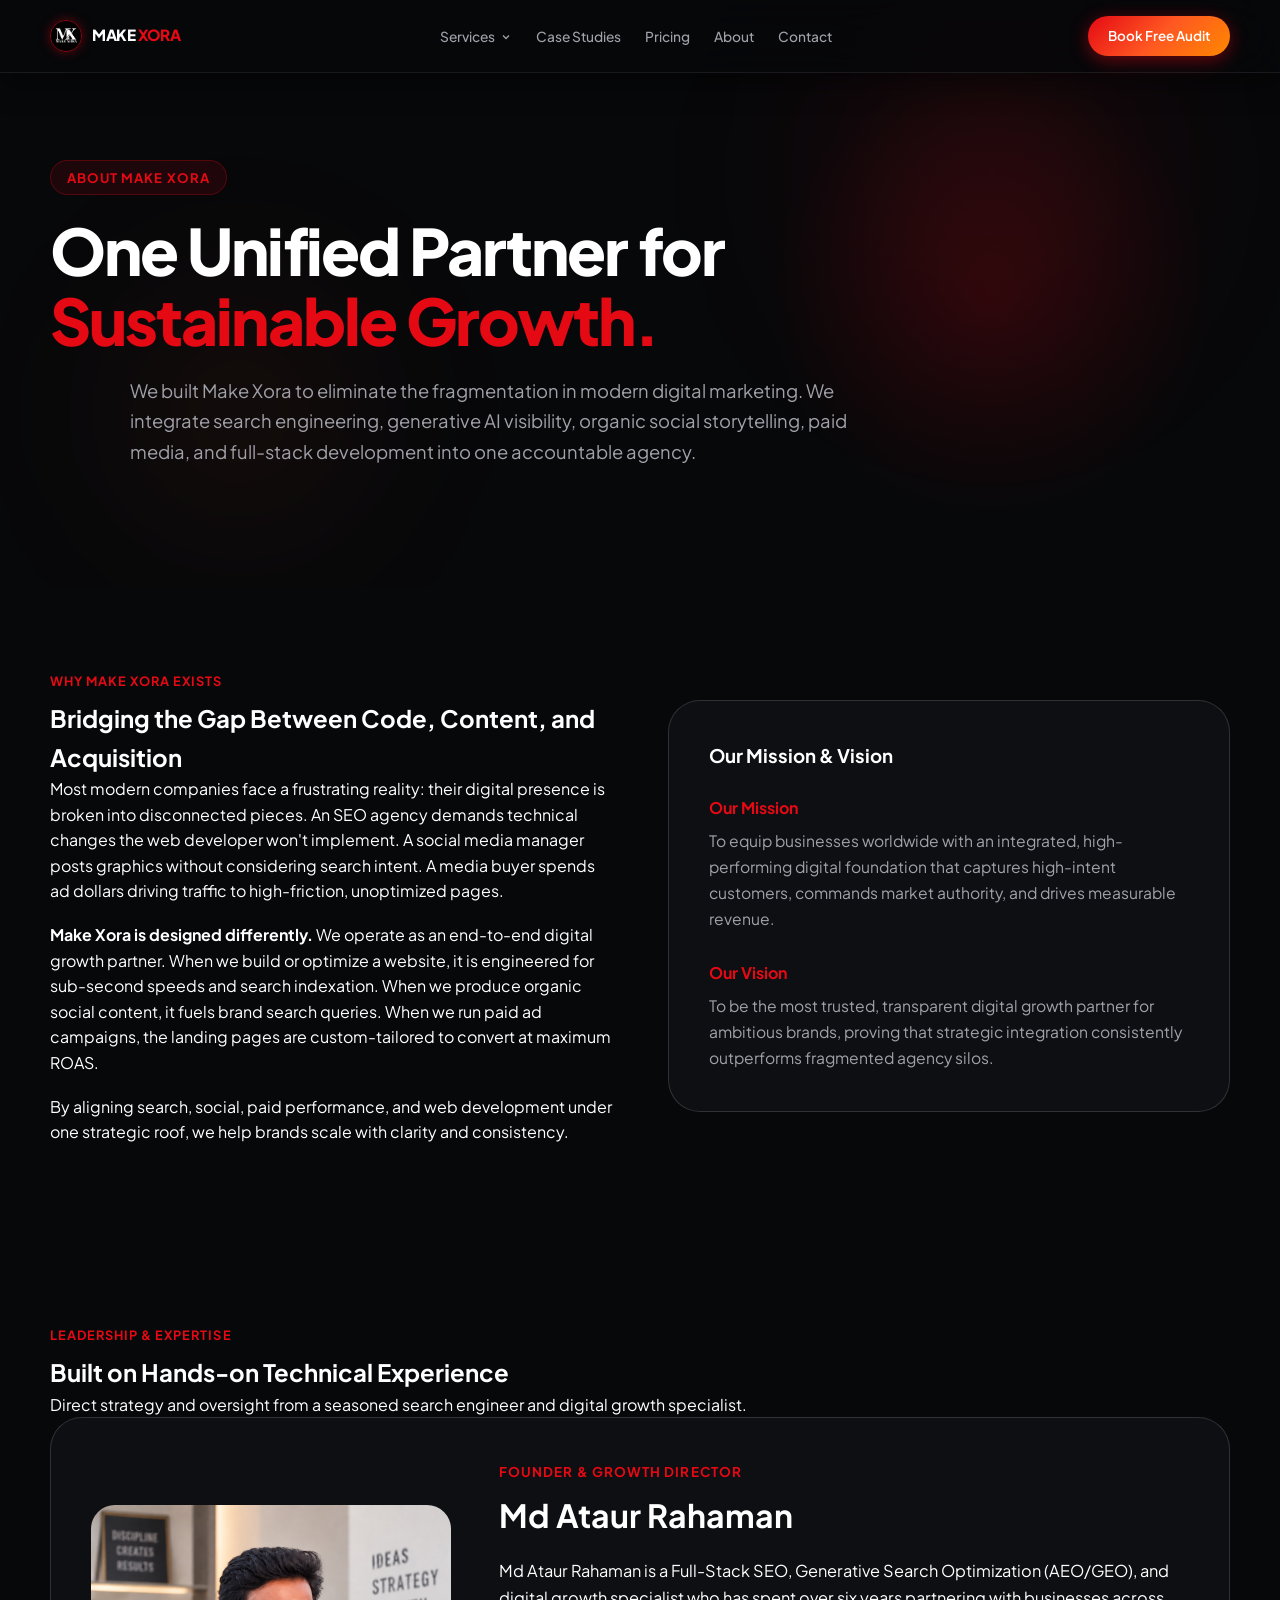
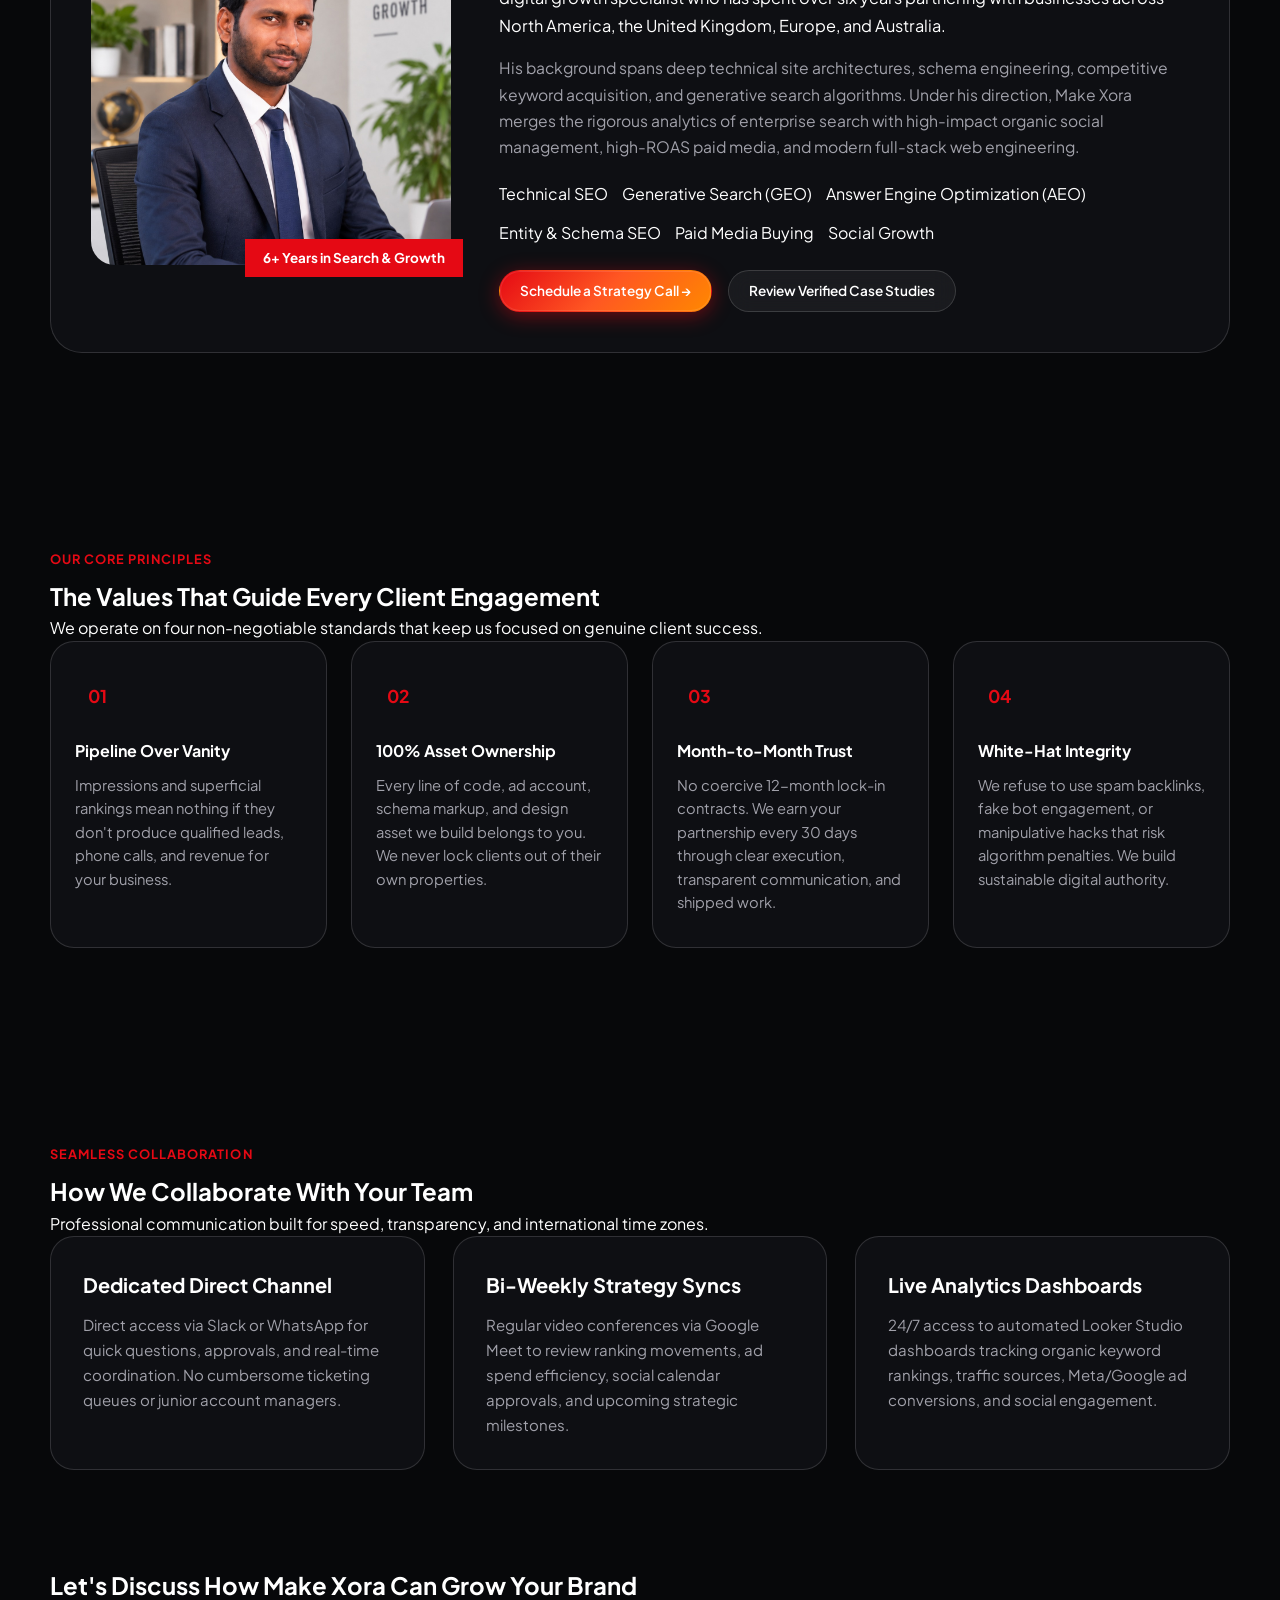
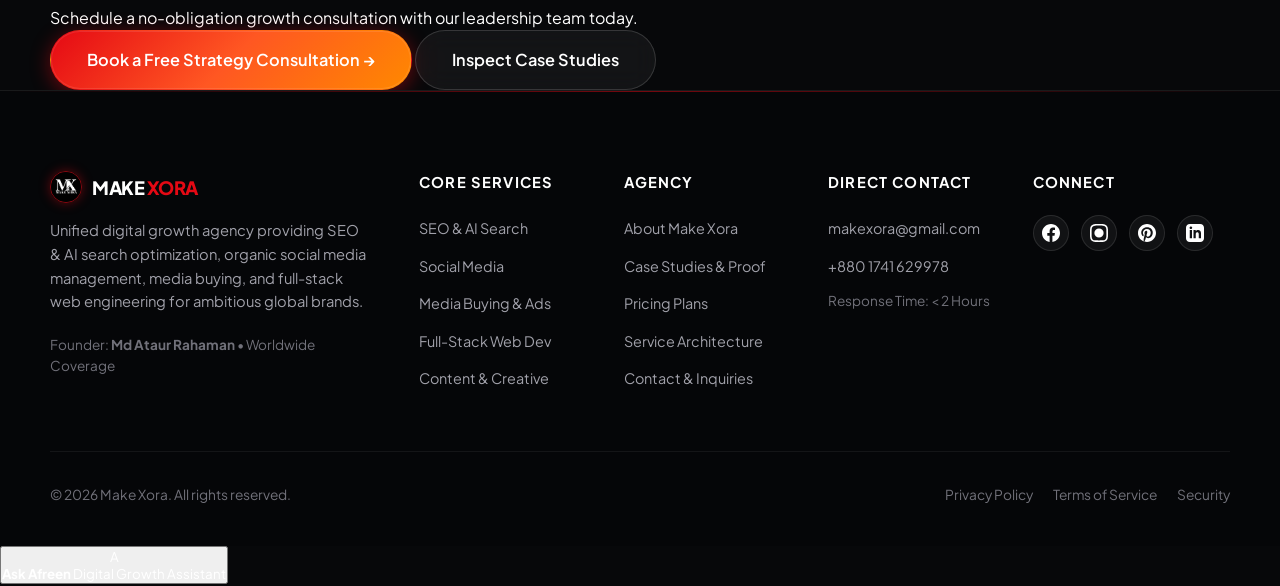
==== about.html @ 5ebabde8 "feat: Complete Make Xora unified digital growth agency platform (Design, Services, 3D Animations, Ca" ====
﻿<!DOCTYPE html>
<html lang="en" data-theme="light">
<head>
  <meta charset="UTF-8">
  <meta name="viewport" content="width=device-width, initial-scale=1.0">
  <title>About Make Xora — Our Mission, Philosophy &amp; Leadership</title>
  <meta name="description" content="Discover the story behind Make Xora: why we unified SEO, AI search visibility, organic social media, paid advertising, and full-stack web development into one coherent growth agency.">
  <link rel="canonical" href="https://makexora.com/about.html">

  <meta property="og:title" content="About Make Xora — Unified Digital Growth Agency">
  <meta property="og:description" content="Meet the team and founder behind Make Xora. Learn why we built an agency focused on business outcomes, transparent metrics, and integrated execution.">
  <meta property="og:image" content="assets/brand/makexora-nav-logo.png">

  <!-- Theme Script -->
  <script>
    (function() {
      try {
        var saved = localStorage.getItem('makexora-theme');
        if (saved === 'dark') {
          document.documentElement.setAttribute('data-theme', 'dark');
        } else {
          document.documentElement.setAttribute('data-theme', 'light');
        }
      } catch (e) {}
    })();
  </script>

  <!-- CSS -->
  <link rel="stylesheet" href="assets/css/main.css">
</head>
<body>

    <!-- ==========================================================================
       FLOATING PILL NAVBAR
       ========================================================================== -->
  <div class="floating-nav-wrapper">
    <nav class="floating-nav-pill" aria-label="Primary Navigation">
      <a href="index.html" class="nav-brand-badge" aria-label="Make Xora Home">
        <img src="assets/brand/makexora-nav-logo.png" alt="Make Xora Logo" class="nav-brand-logo-img">
        <span class="nav-brand-text">MAKE <span class="text-red">XORA</span></span>
      </a>

      <ul class="nav-pill-links">
        <li class="nav-pill-dropdown">
          <a href="services.html" class="nav-pill-link">
            Services
            <svg width="12" height="12" viewBox="0 0 24 24" fill="none" stroke="currentColor" stroke-width="2.5"><path d="M6 9l6 6 6-6"/></svg>
          </a>
          <div class="nav-pill-dropdown-menu">
            <a href="services/seo-ai-search.html" class="dropdown-link-item">
              <span class="dropdown-link-icon">
                <svg width="14" height="14" viewBox="0 0 24 24" fill="none" stroke="currentColor" stroke-width="2"><circle cx="11" cy="11" r="8"/><path d="m21 21-4.3-4.3"/></svg>
              </span>
              <span>SEO &amp; AI Search</span>
            </a>
            <a href="services/social-media.html" class="dropdown-link-item">
              <span class="dropdown-link-icon">
                <svg width="14" height="14" viewBox="0 0 24 24" fill="none" stroke="currentColor" stroke-width="2"><path d="M18 2h-3a5 5 0 0 0-5 5v3H7v4h3v8h4v-8h3l1-4h-4V7a1 1 0 0 1 1-1h3z"/></svg>
              </span>
              <span>Social Media Management</span>
            </a>
            <a href="services/paid-advertising.html" class="dropdown-link-item">
              <span class="dropdown-link-icon">
                <svg width="14" height="14" viewBox="0 0 24 24" fill="none" stroke="currentColor" stroke-width="2"><path d="M12 2v20M17 5H9.5a3.5 3.5 0 0 0 0 7h5a3.5 3.5 0 0 1 0 7H6"/></svg>
              </span>
              <span>Media Buying &amp; Ads</span>
            </a>
            <a href="services/web-development.html" class="dropdown-link-item">
              <span class="dropdown-link-icon">
                <svg width="14" height="14" viewBox="0 0 24 24" fill="none" stroke="currentColor" stroke-width="2"><polyline points="16 18 22 12 16 6"/><polyline points="8 6 2 12 8 18"/></svg>
              </span>
              <span>Full-Stack Web Dev</span>
            </a>
            <a href="services/content-strategy.html" class="dropdown-link-item">
              <span class="dropdown-link-icon">
                <svg width="14" height="14" viewBox="0 0 24 24" fill="none" stroke="currentColor" stroke-width="2"><path d="M14 2H6a2 2 0 0 0-2 2v16a2 2 0 0 0 2 2h12a2 2 0 0 0 2-2V8z"/><polyline points="14 2 14 8 20 8"/></svg>
              </span>
              <span>Content &amp; Creative</span>
            </a>
          </div>
        </li>
        <li><a href="portfolio.html" class="nav-pill-link">Case Studies</a></li>
        <li><a href="pricing.html" class="nav-pill-link">Pricing</a></li>
        <li><a href="about.html" class="nav-pill-link">About</a></li>
        <li><a href="contact.html" class="nav-pill-link">Contact</a></li>
      </ul>

      <a href="contact.html" class="nav-pill-cta">Book Free Audit</a>

      <button class="nav-mobile-btn" aria-label="Open mobile navigation">
        <svg width="22" height="22" viewBox="0 0 24 24" fill="none" stroke="currentColor" stroke-width="2"><line x1="3" y1="12" x2="21" y2="12"/><line x1="3" y1="6" x2="21" y2="6"/><line x1="3" y1="18" x2="21" y2="18"/></svg>
      </button>
    </nav>
  </div>

  <!-- Mobile Drawer -->
  <div class="mobile-drawer" id="mobileDrawer" style="position: fixed; top: 0; right: -100%; width: 300px; height: 100vh; background: #0c0d12; border-left: 1px solid rgba(255,255,255,0.1); padding: 32px 24px; z-index: 1001; transition: right 0.35s ease;">
    <div style="display: flex; justify-content: space-between; align-items: center; margin-bottom: 32px;">
      <span style="font-weight: 800; font-size: 1.1rem;">MAKE <span class="text-red">XORA</span></span>
      <button id="drawerClose" style="background: none; border: none; color: #fff; font-size: 1.6rem; cursor: pointer;">&times;</button>
    </div>
    <div style="display: flex; flex-direction: column; gap: 18px; font-size: 1rem;">
      <a href="index.html">Home</a>
      <a href="services.html">All Services</a>
      <a href="portfolio.html">Case Studies</a>
      <a href="pricing.html">Pricing Plans</a>
      <a href="about.html">About Agency</a>
      <a href="contact.html">Contact Us</a>
    </div>
    <div style="margin-top: 40px;">
      <a href="contact.html" class="btn btn-primary" style="width: 100%;">Book Free Audit</a>
    </div>
  </div>

  <main>
    <!-- HERO SECTION -->
    <section class="hero relative overflow-hidden">
      <div class="hero-orb hero-orb-1"></div>
      <div class="hero-orb hero-orb-2"></div>
      <div class="hero-orb hero-orb-3"></div>
      <div class="hero-red-glow" style="position: absolute; width: 450px; height: 450px; background: radial-gradient(circle, rgba(229,9,20,0.14) 0%, transparent 70%); top: 12%; right: 5%; border-radius: 50%; pointer-events: none; z-index: 1;"></div>
      <div class="container relative z-2">
        <div class="hero-content">
          <div class="hero-eyebrow">About Make Xora</div>
          <h1 class="hero-title">
            One Unified Partner for <span class="text-red">Sustainable Growth.</span>
          </h1>
          <p class="hero-subtitle">
            We built Make Xora to eliminate the fragmentation in modern digital marketing. We integrate search engineering, generative AI visibility, organic social storytelling, paid media, and full-stack development into one accountable agency.
          </p>
        </div>
      </div>
    </section>

    <!-- THE STORY & WHY WE EXIST -->
    <section style="padding: 80px 0;">
      <div class="container">
        <div style="display: grid; grid-template-columns: 1fr 1fr; gap: 56px; align-items: center;">
          <div>
            <span class="section-eyebrow">Why Make Xora Exists</span>
            <h2>Bridging the Gap Between Code, Content, and Acquisition</h2>
            <p style="margin-bottom: 18px;">
              Most modern companies face a frustrating reality: their digital presence is broken into disconnected pieces. An SEO agency demands technical changes the web developer won't implement. A social media manager posts graphics without considering search intent. A media buyer spends ad dollars driving traffic to high-friction, unoptimized pages.
            </p>
            <p style="margin-bottom: 18px;">
              <strong>Make Xora is designed differently.</strong> We operate as an end-to-end digital growth partner. When we build or optimize a website, it is engineered for sub-second speeds and search indexation. When we produce organic social content, it fuels brand search queries. When we run paid ad campaigns, the landing pages are custom-tailored to convert at maximum ROAS.
            </p>
            <p>
              By aligning search, social, paid performance, and web development under one strategic roof, we help brands scale with clarity and consistency.
            </p>
          </div>
          <div style="background: var(--bg-card); border: 1px solid var(--border-medium); border-radius: var(--radius-xl); padding: 40px; box-shadow: var(--shadow-md);">
            <h3 style="margin-bottom: 24px;">Our Mission &amp; Vision</h3>
            <div style="margin-bottom: 28px;">
              <h4 style="color: var(--brand-red); margin-bottom: 8px;">Our Mission</h4>
              <p style="font-size: 0.98rem; color: var(--text-secondary); line-height: 1.65;">
                To equip businesses worldwide with an integrated, high-performing digital foundation that captures high-intent customers, commands market authority, and drives measurable revenue.
              </p>
            </div>
            <div>
              <h4 style="color: var(--brand-red); margin-bottom: 8px;">Our Vision</h4>
              <p style="font-size: 0.98rem; color: var(--text-secondary); line-height: 1.65;">
                To be the most trusted, transparent digital growth partner for ambitious brands, proving that strategic integration consistently outperforms fragmented agency silos.
              </p>
            </div>
          </div>
        </div>
      </div>
    </section>

    <!-- FOUNDER SPOTLIGHT SECTION -->
    <section id="founder" style="padding: 96px 0; background: var(--bg-secondary);">
      <div class="container">
        <div class="section-header">
          <span class="section-eyebrow">Leadership &amp; Expertise</span>
          <h2 class="section-title">Built on Hands-on Technical Experience</h2>
          <p class="section-desc">
            Direct strategy and oversight from a seasoned search engineer and digital growth specialist.
          </p>
        </div>

        <div style="display: grid; grid-template-columns: 360px 1fr; gap: 48px; background: var(--bg-card); border: 1px solid var(--border-medium); border-radius: var(--radius-xl); padding: 40px; box-shadow: var(--shadow-sm); align-items: center;">
          <div style="position: relative;">
            <img src="assets/images/founder-ataur.jpg" alt="Md Ataur Rahaman - Founder of Make Xora" style="width: 100%; border-radius: var(--radius-lg); object-fit: cover; box-shadow: var(--shadow-md);">
            <div style="position: absolute; bottom: -12px; right: -12px; background: var(--brand-red); color: #fff; padding: 8px 18px; border-radius: var(--radius-full); font-size: 0.84rem; font-weight: 700;">
              6+ Years in Search &amp; Growth
            </div>
          </div>

          <div>
            <span style="font-size: 0.84rem; text-transform: uppercase; letter-spacing: 0.08em; font-weight: 700; color: var(--brand-red);">Founder &amp; Growth Director</span>
            <h3 style="font-size: 2rem; margin-top: 6px; margin-bottom: 16px;">Md Ataur Rahaman</h3>
            <p style="margin-bottom: 16px; font-size: 1.02rem; line-height: 1.68;">
              Md Ataur Rahaman is a Full-Stack SEO, Generative Search Optimization (AEO/GEO), and digital growth specialist who has spent over six years partnering with businesses across North America, the United Kingdom, Europe, and Australia.
            </p>
            <p style="margin-bottom: 20px; font-size: 0.98rem; line-height: 1.68; color: var(--text-secondary);">
              His background spans deep technical site architectures, schema engineering, competitive keyword acquisition, and generative search algorithms. Under his direction, Make Xora merges the rigorous analytics of enterprise search with high-impact organic social management, high-ROAS paid media, and modern full-stack web engineering.
            </p>

            <div style="display: flex; gap: 14px; flex-wrap: wrap; margin-bottom: 24px;">
              <span class="service-tag">Technical SEO</span>
              <span class="service-tag">Generative Search (GEO)</span>
              <span class="service-tag">Answer Engine Optimization (AEO)</span>
              <span class="service-tag">Entity &amp; Schema SEO</span>
              <span class="service-tag">Paid Media Buying</span>
              <span class="service-tag">Social Growth</span>
            </div>

            <div style="display: flex; gap: 16px; align-items: center;">
              <a href="contact.html" class="btn btn-primary btn-sm">Schedule a Strategy Call &rarr;</a>
              <a href="portfolio.html" class="btn btn-outline btn-sm">Review Verified Case Studies</a>
            </div>
          </div>
        </div>
      </div>
    </section>

    <!-- CORE AGENCY PRINCIPLES -->
    <section style="padding: 96px 0;">
      <div class="container">
        <div class="section-header">
          <span class="section-eyebrow">Our Core Principles</span>
          <h2 class="section-title">The Values That Guide Every Client Engagement</h2>
          <p class="section-desc">
            We operate on four non-negotiable standards that keep us focused on genuine client success.
          </p>
        </div>

        <div style="display: grid; grid-template-columns: repeat(4, 1fr); gap: 24px;">
          <div style="background: var(--bg-card); border: 1px solid var(--border-medium); border-radius: var(--radius-lg); padding: 32px 24px;">
            <div style="width: 44px; height: 44px; border-radius: var(--radius-sm); background: var(--brand-red-light); color: var(--brand-red); display: flex; align-items: center; justify-content: center; font-weight: 700; font-size: 1.1rem; margin-bottom: 20px;">01</div>
            <h4 style="margin-bottom: 10px;">Pipeline Over Vanity</h4>
            <p style="font-size: 0.92rem; color: var(--text-secondary); line-height: 1.6;">
              Impressions and superficial rankings mean nothing if they don't produce qualified leads, phone calls, and revenue for your business.
            </p>
          </div>

          <div style="background: var(--bg-card); border: 1px solid var(--border-medium); border-radius: var(--radius-lg); padding: 32px 24px;">
            <div style="width: 44px; height: 44px; border-radius: var(--radius-sm); background: var(--brand-red-light); color: var(--brand-red); display: flex; align-items: center; justify-content: center; font-weight: 700; font-size: 1.1rem; margin-bottom: 20px;">02</div>
            <h4 style="margin-bottom: 10px;">100% Asset Ownership</h4>
            <p style="font-size: 0.92rem; color: var(--text-secondary); line-height: 1.6;">
              Every line of code, ad account, schema markup, and design asset we build belongs to you. We never lock clients out of their own properties.
            </p>
          </div>

          <div style="background: var(--bg-card); border: 1px solid var(--border-medium); border-radius: var(--radius-lg); padding: 32px 24px;">
            <div style="width: 44px; height: 44px; border-radius: var(--radius-sm); background: var(--brand-red-light); color: var(--brand-red); display: flex; align-items: center; justify-content: center; font-weight: 700; font-size: 1.1rem; margin-bottom: 20px;">03</div>
            <h4 style="margin-bottom: 10px;">Month-to-Month Trust</h4>
            <p style="font-size: 0.92rem; color: var(--text-secondary); line-height: 1.6;">
              No coercive 12-month lock-in contracts. We earn your partnership every 30 days through clear execution, transparent communication, and shipped work.
            </p>
          </div>

          <div style="background: var(--bg-card); border: 1px solid var(--border-medium); border-radius: var(--radius-lg); padding: 32px 24px;">
            <div style="width: 44px; height: 44px; border-radius: var(--radius-sm); background: var(--brand-red-light); color: var(--brand-red); display: flex; align-items: center; justify-content: center; font-weight: 700; font-size: 1.1rem; margin-bottom: 20px;">04</div>
            <h4 style="margin-bottom: 10px;">White-Hat Integrity</h4>
            <p style="font-size: 0.92rem; color: var(--text-secondary); line-height: 1.6;">
              We refuse to use spam backlinks, fake bot engagement, or manipulative hacks that risk algorithm penalties. We build sustainable digital authority.
            </p>
          </div>
        </div>
      </div>
    </section>

    <!-- WORKING APPROACH & COMMUNICATION -->
    <section style="padding: 96px 0; background: var(--bg-secondary);">
      <div class="container">
        <div class="section-header">
          <span class="section-eyebrow">Seamless Collaboration</span>
          <h2 class="section-title">How We Collaborate With Your Team</h2>
          <p class="section-desc">
            Professional communication built for speed, transparency, and international time zones.
          </p>
        </div>

        <div style="display: grid; grid-template-columns: repeat(3, 1fr); gap: 28px;">
          <div style="background: var(--bg-card); border: 1px solid var(--border-medium); border-radius: var(--radius-lg); padding: 32px;">
            <h3 style="font-size: 1.25rem; margin-bottom: 12px;">Dedicated Direct Channel</h3>
            <p style="font-size: 0.94rem; color: var(--text-secondary); line-height: 1.65;">
              Direct access via Slack or WhatsApp for quick questions, approvals, and real-time coordination. No cumbersome ticketing queues or junior account managers.
            </p>
          </div>

          <div style="background: var(--bg-card); border: 1px solid var(--border-medium); border-radius: var(--radius-lg); padding: 32px;">
            <h3 style="font-size: 1.25rem; margin-bottom: 12px;">Bi-Weekly Strategy Syncs</h3>
            <p style="font-size: 0.94rem; color: var(--text-secondary); line-height: 1.65;">
              Regular video conferences via Google Meet to review ranking movements, ad spend efficiency, social calendar approvals, and upcoming strategic milestones.
            </p>
          </div>

          <div style="background: var(--bg-card); border: 1px solid var(--border-medium); border-radius: var(--radius-lg); padding: 32px;">
            <h3 style="font-size: 1.25rem; margin-bottom: 12px;">Live Analytics Dashboards</h3>
            <p style="font-size: 0.94rem; color: var(--text-secondary); line-height: 1.65;">
              24/7 access to automated Looker Studio dashboards tracking organic keyword rankings, traffic sources, Meta/Google ad conversions, and social engagement.
            </p>
          </div>
        </div>
      </div>
    </section>

    <!-- CTA BANNER -->
    <section class="cta-banner-section">
      <div class="container">
        <div class="cta-banner">
          <h2>Let's Discuss How Make Xora Can Grow Your Brand</h2>
          <p>Schedule a no-obligation growth consultation with our leadership team today.</p>
          <div class="cta-banner-actions">
            <a href="contact.html" class="btn btn-primary btn-lg">Book a Free Strategy Consultation &rarr;</a>
            <a href="portfolio.html" class="btn btn-secondary btn-lg">Inspect Case Studies</a>
          </div>
        </div>
      </div>
    </section>
  </main>

    <!-- ==========================================================================
       COSMIC STARDUST FOOTER
       ========================================================================== -->
  <footer class="cosmic-footer">
    <div class="footer-top-stardust"></div>
    <div class="container">
      <div class="footer-grid-cols">
        <div>
          <a href="index.html" class="nav-brand-badge" style="margin-bottom: 16px;">
            <img src="assets/brand/makexora-nav-logo.png" alt="Make Xora Logo" class="nav-brand-logo-img">
            <span class="nav-brand-text" style="font-size: 1.15rem;">MAKE <span class="text-red">XORA</span></span>
          </a>
          <p style="font-size: 0.92rem; color: #a1a1aa; line-height: 1.6; max-width: 320px; margin-bottom: 20px;">
            Unified digital growth agency providing SEO &amp; AI search optimization, organic social media management, media buying, and full-stack web engineering for ambitious global brands.
          </p>
          <div style="font-size: 0.85rem; color: #71717a;">
            Founder: <strong>Md Ataur Rahaman</strong> &bull; Worldwide Coverage
          </div>
        </div>

        <div>
          <div class="footer-col-title">Core Services</div>
          <ul class="footer-col-links">
            <li><a href="services/seo-ai-search.html" class="footer-col-link">SEO &amp; AI Search</a></li>
            <li><a href="services/social-media.html" class="footer-col-link">Social Media</a></li>
            <li><a href="services/paid-advertising.html" class="footer-col-link">Media Buying &amp; Ads</a></li>
            <li><a href="services/web-development.html" class="footer-col-link">Full-Stack Web Dev</a></li>
            <li><a href="services/content-strategy.html" class="footer-col-link">Content &amp; Creative</a></li>
          </ul>
        </div>

        <div>
          <div class="footer-col-title">Agency</div>
          <ul class="footer-col-links">
            <li><a href="about.html" class="footer-col-link">About Make Xora</a></li>
            <li><a href="portfolio.html" class="footer-col-link">Case Studies &amp; Proof</a></li>
            <li><a href="pricing.html" class="footer-col-link">Pricing Plans</a></li>
            <li><a href="services.html" class="footer-col-link">Service Architecture</a></li>
            <li><a href="contact.html" class="footer-col-link">Contact &amp; Inquiries</a></li>
          </ul>
        </div>

        <div>
          <div class="footer-col-title">Direct Contact</div>
          <ul class="footer-col-links">
            <li><a href="mailto:makexora@gmail.com" class="footer-col-link">makexora@gmail.com</a></li>
            <li><a href="https://wa.me/8801741629978" target="_blank" rel="noopener" class="footer-col-link">+880 1741 629978</a></li>
            <li style="font-size: 0.85rem; color: #71717a;">Response Time: &lt; 2 Hours</li>
          </ul>
        </div>

        <div>
          <div class="footer-col-title">Connect</div>
          <div class="footer-social-strip">
            <a href="https://facebook.com/makexora" target="_blank" rel="noopener" class="footer-social-icon" aria-label="Facebook">
              <svg width="18" height="18" viewBox="0 0 24 24" fill="currentColor"><path d="M24 12.073C24 5.405 18.627 0 12 0S0 5.405 0 12.073C0 18.1 4.388 23.094 10.125 24v-8.437H7.078v-3.49h3.047V9.41c0-3.025 1.792-4.697 4.533-4.697 1.312 0 2.686.236 2.686.236v2.97h-1.514c-1.491 0-1.956.93-1.956 1.885v2.268h3.328l-.532 3.49h-2.796V24C19.612 23.094 24 18.1 24 12.073z"/></svg>
            </a>
            <a href="https://instagram.com/makexora" target="_blank" rel="noopener" class="footer-social-icon" aria-label="Instagram">
              <svg width="18" height="18" viewBox="0 0 24 24" fill="currentColor"><path d="M12 2.163c3.204 0 3.584.012 4.85.07 3.252.148 4.771 1.691 4.919 4.919.058 1.265.069 1.645.069 4.849 0 3.205-.012 3.584-.069 4.849-.149 3.225-1.664 4.771-4.919 4.919-1.266.058-1.644.07-4.85.07-3.204 0-3.584-.012-4.849-.07-3.26-.149-4.771-1.699-4.919-4.92-.058-1.265-.07-1.644-.07-4.849 0-3.204.013-3.583.07-4.849.149-3.227 1.664-4.771 4.919-4.919 1.266-.057 1.645-.069 4.849-.069zM12 0C8.741 0 8.333.014 7.053.072 2.695.272.273 2.69.073 7.052.014 8.333 0 8.741 0 12c0 3.259.014 3.668.072 4.948.2 4.358 2.618 6.78 6.98 6.98C8.333 23.986 8.741 24 12 24c3.259 0 3.668-.014 4.948-.072 4.354-.2 6.782-2.618 6.979-6.98.059-1.28.073-1.689.073-4.948 0-3.259-.014-3.667-.072-4.947-.196-4.354-2.617-6.78-6.979-6.98C15.668.014 15.259 0 12 0zm0 5.838a6.162 6.162 0 100 12.324 6.162 6.162 0 000-12.324z"/></svg>
            </a>
            <a href="https://pinterest.com/makexora" target="_blank" rel="noopener" class="footer-social-icon" aria-label="Pinterest">
              <svg width="18" height="18" viewBox="0 0 24 24" fill="currentColor"><path d="M12 0C5.373 0 0 5.373 0 12c0 5.084 3.163 9.426 7.627 11.174-.105-.949-.2-2.405.042-3.441.218-.937 1.407-5.965 1.407-5.965s-.359-.719-.359-1.782c0-1.668.967-2.914 2.171-2.914 1.023 0 1.518.769 1.518 1.69 0 1.029-.655 2.568-.994 3.995-.283 1.194.599 2.169 1.777 2.169 2.133 0 3.772-2.249 3.772-5.495 0-2.873-2.064-4.882-5.012-4.882-3.414 0-5.418 2.561-5.418 5.207 0 1.031.397 2.138.893 2.738a.36.36 0 01.083.345l-.333 1.36c-.053.22-.174.267-.402.161-1.499-.698-2.436-2.889-2.436-4.649 0-3.785 2.75-7.262 7.929-7.262 4.163 0 7.398 2.967 7.398 6.931 0 4.136-2.607 7.464-6.227 7.464-1.216 0-2.359-.632-2.75-1.378l-.748 2.853c-.271 1.043-1.002 2.35-1.492 3.146C9.57 23.812 10.763 24 12 24c6.627 0 12-5.373 12-12S18.627 0 12 0z"/></svg>
            </a>
            <a href="https://linkedin.com/company/makexora" target="_blank" rel="noopener" class="footer-social-icon" aria-label="LinkedIn">
              <svg width="18" height="18" viewBox="0 0 24 24" fill="currentColor"><path d="M19 0h-14c-2.761 0-5 2.239-5 5v14c0 2.761 2.239 5 5 5h14c2.762 0 5-2.239 5-5v-14c0-2.761-2.238-5-5-5zm-11 19h-3v-11h3v11zm-1.5-12.268c-.966 0-1.75-.79-1.75-1.764s.784-1.764 1.75-1.764 1.75.79 1.75 1.764-.783 1.764-1.75 1.764zm13.5 12.268h-3v-5.604c0-3.368-4-3.113-4 0v5.604h-3v-11h3v1.765c1.396-2.586 7-2.777 7 2.476v6.759z"/></svg>
            </a>
          </div>
        </div>
      </div>

      <div class="footer-bottom-bar">
        <div>&copy; 2026 Make Xora. All rights reserved.</div>
        <div style="display: flex; gap: 20px;">
          <a href="#" style="color: #71717a;">Privacy Policy</a>
          <a href="#" style="color: #71717a;">Terms of Service</a>
          <a href="#" style="color: #71717a;">Security</a>
        </div>
      </div>
    </div>
  </footer>

  <script src="assets/js/main.js"></script>
  <script src="assets/js/assistant.js"></script>
</body>
</html>
---- assets/css/main.css ----
/* ==========================================================================
   MAKE XORA — Unified Digital Growth Agency Design System
   Revamped High-End UI/UX Design & 3D Animation Engine
   Inspired by Gcore / Linear / Vercel Ultra-Modern Aesthetic
   Deep Void Black (#07080A), Atmospheric Volumetric Red-Orange Solar Flare,
   Floating Glassmorphic Pill Navbar, 3D Dotted Canvas Globe, Bento Grid,
   Interactive Circuit Node Processor, and Curved Horizon Sunset Glow
   ========================================================================== */

@import url('https://fonts.googleapis.com/css2?family=Plus+Jakarta+Sans:wght@300;400;500;600;700;800;900&family=Space+Grotesk:wght@500;600;700&display=swap');

:root {
  /* Core Void & Obsidian Tones */
  --bg-void: #07080a;
  --bg-canvas: #0b0c10;
  --bg-elevated: #111217;
  --bg-card: rgba(18, 19, 24, 0.72);
  --bg-card-hover: rgba(26, 28, 36, 0.88);
  --bg-pill: rgba(14, 15, 19, 0.85);

  /* Brand Luminescence */
  --brand-red: #e50914;
  --brand-red-hover: #c40810;
  --brand-orange: #ff5722;
  --brand-solar: #ff8800;
  --brand-gradient: linear-gradient(135deg, #e50914 0%, #ff5722 50%, #ff8800 100%);
  --brand-glow: rgba(229, 9, 20, 0.4);
  --brand-glow-subtle: rgba(229, 9, 20, 0.12);

  /* Typography */
  --font-main: 'Plus Jakarta Sans', -apple-system, BlinkMacSystemFont, 'Segoe UI', Roboto, sans-serif;
  --font-mono: 'Space Grotesk', monospace, sans-serif;

  /* Text Colors */
  --text-white: #ffffff;
  --text-primary: #ffffff;
  --text-secondary: #a1a1aa;
  --text-muted: #71717a;
  --text-faint: #52525b;

  /* Borders & Dividers */
  --border-subtle: rgba(255, 255, 255, 0.08);
  --border-medium: rgba(255, 255, 255, 0.14);
  --border-glow: rgba(229, 9, 20, 0.35);

  /* Layout Constants */
  --max-w: 100%;
  --max-w-wide: 100%;
  --side-padding: 50px;
  --radius-xs: 6px;
  --radius-sm: 10px;
  --radius-md: 16px;
  --radius-lg: 24px;
  --radius-xl: 32px;
  --radius-pill: 9999px;

  --transition-fast: 0.18s cubic-bezier(0.16, 1, 0.3, 1);
  --transition-normal: 0.28s cubic-bezier(0.16, 1, 0.3, 1);
  --transition-slow: 0.5s cubic-bezier(0.16, 1, 0.3, 1);
}

@media (max-width: 900px) {
  :root {
    --side-padding: 30px;
  }
}

@media (max-width: 600px) {
  :root {
    --side-padding: 20px;
  }
}

/* ==========================================================================
   BASE RESET & TYPOGRAPHY
   ========================================================================== */
*, *::before, *::after {
  box-sizing: border-box;
  margin: 0;
  padding: 0;
}

html {
  font-family: var(--font-main);
  background-color: var(--bg-void);
  color: var(--text-white);
  scroll-behavior: smooth;
  -webkit-font-smoothing: antialiased;
  -moz-osx-font-smoothing: grayscale;
}

body {
  min-height: 100vh;
  display: flex;
  flex-direction: column;
  background-color: var(--bg-void);
  overflow-x: hidden;
  position: relative;
  line-height: 1.6;
}

a {
  color: inherit;
  text-decoration: none;
  transition: color var(--transition-fast);
}

img, svg {
  display: block;
  max-width: 100%;
}

button, input, textarea, select {
  font-family: inherit;
  color: inherit;
}

.container {
  width: 100%;
  max-width: var(--max-w);
  margin-left: auto;
  margin-right: auto;
  padding-left: var(--side-padding);
  padding-right: var(--side-padding);
}

.container-wide {
  width: 100%;
  max-width: var(--max-w-wide);
  margin-left: auto;
  margin-right: auto;
  padding-left: var(--side-padding);
  padding-right: var(--side-padding);
}

.relative { position: relative; }
.z-1 { z-index: 1; }
.z-2 { z-index: 2; }
.z-5 { z-index: 5; }
.z-10 { z-index: 10; }
.overflow-hidden { overflow: hidden; }

.text-center { text-align: center; }
.text-red { color: var(--brand-red); }
.text-orange { color: var(--brand-orange); }
.text-white { color: #ffffff; }
.text-muted { color: var(--text-muted); }
.text-secondary { color: var(--text-secondary); }
.font-mono { font-family: var(--font-mono); }
.font-bold { font-weight: 700; }
.font-extrabold { font-weight: 800; }

.mb-1 { margin-bottom: 8px; }
.mb-2 { margin-bottom: 16px; }
.mb-3 { margin-bottom: 24px; }
.mb-4 { margin-bottom: 32px; }
.mb-5 { margin-bottom: 48px; }
.mt-1 { margin-top: 8px; }
.mt-2 { margin-top: 16px; }
.mt-3 { margin-top: 24px; }
.mt-4 { margin-top: 32px; }
.mt-5 { margin-top: 48px; }


/* ==========================================================================
   HEADER & NAVBAR (FULL WIDE WITH 50PX SIDE PADDING)
   ========================================================================== */
.floating-nav-wrapper {
  position: fixed;
  top: 0;
  left: 0;
  width: 100%;
  padding: 16px var(--side-padding);
  display: flex;
  align-items: center;
  justify-content: space-between;
  z-index: 1000;
  background: rgba(7, 8, 10, 0.85);
  backdrop-filter: blur(28px) saturate(190%);
  -webkit-backdrop-filter: blur(28px) saturate(190%);
  border-bottom: 1px solid rgba(255, 255, 255, 0.08);
  box-shadow: 0 10px 30px rgba(0, 0, 0, 0.45);
  transition: all var(--transition-normal);
}

.floating-nav-wrapper.scrolled {
  padding-top: 12px;
  padding-bottom: 12px;
  background: rgba(10, 11, 15, 0.96);
  border-bottom-color: rgba(229, 9, 20, 0.35);
  box-shadow: 0 16px 40px rgba(0, 0, 0, 0.65), 0 0 20px rgba(229, 9, 20, 0.15);
}

.floating-nav-pill {
  width: 100%;
  max-width: 100%;
  display: flex;
  align-items: center;
  justify-content: space-between;
  gap: 24px;
  padding: 0;
  border-radius: 0;
  background: transparent;
  backdrop-filter: none;
  -webkit-backdrop-filter: none;
  border: none;
  box-shadow: none;
  transition: all var(--transition-normal);
}

.floating-nav-wrapper.scrolled .floating-nav-pill {
  transform: none;
  background: transparent;
  border: none;
  box-shadow: none;
}

.nav-brand-badge {
  display: flex;
  align-items: center;
  gap: 10px;
  text-decoration: none;
  padding-right: 4px;
}

.nav-brand-logo-img {
  width: 32px;
  height: 32px;
  border-radius: 50%;
  object-fit: cover;
  border: 1px solid rgba(229, 9, 20, 0.6);
  box-shadow: 0 0 12px rgba(229, 9, 20, 0.4);
  transition: transform var(--transition-fast);
}

.nav-brand-badge:hover .nav-brand-logo-img {
  transform: rotate(18deg) scale(1.08);
}

.nav-brand-text {
  font-weight: 800;
  font-size: 0.96rem;
  letter-spacing: -0.02em;
  color: #ffffff;
  display: flex;
  align-items: center;
  gap: 2px;
}

.nav-pill-links {
  display: flex;
  align-items: center;
  gap: 24px;
  list-style: none;
  margin: 0 auto;
}

.nav-pill-link {
  font-size: 0.86rem;
  font-weight: 500;
  color: var(--text-secondary);
  transition: all var(--transition-fast);
  position: relative;
  display: inline-flex;
  align-items: center;
  gap: 5px;
}

.nav-pill-link:hover,
.nav-pill-link.active {
  color: #ffffff;
}

.nav-pill-link.active::after {
  content: '';
  position: absolute;
  bottom: -6px;
  left: 0;
  width: 100%;
  height: 2px;
  background: var(--brand-red);
  border-radius: 2px;
  box-shadow: 0 0 8px var(--brand-red);
}

.nav-pill-dropdown {
  position: relative;
}

.nav-pill-dropdown:hover .nav-pill-dropdown-menu {
  opacity: 1;
  visibility: visible;
  transform: translateY(0);
}

.nav-pill-dropdown-menu {
  position: absolute;
  top: calc(100% + 14px);
  left: 50%;
  transform: translateX(-50%) translateY(8px);
  width: 280px;
  background: rgba(14, 15, 20, 0.95);
  backdrop-filter: blur(28px);
  border: 1px solid rgba(255, 255, 255, 0.12);
  border-radius: var(--radius-md);
  padding: 10px;
  box-shadow: 0 20px 50px rgba(0, 0, 0, 0.7);
  opacity: 0;
  visibility: hidden;
  transition: all var(--transition-fast);
  display: flex;
  flex-direction: column;
  gap: 4px;
}

.dropdown-link-item {
  display: flex;
  align-items: center;
  gap: 12px;
  padding: 10px 12px;
  border-radius: var(--radius-sm);
  color: var(--text-secondary);
  font-size: 0.86rem;
  font-weight: 500;
  transition: all var(--transition-fast);
}

.dropdown-link-item:hover {
  background: rgba(229, 9, 20, 0.12);
  color: #ffffff;
  transform: translateX(3px);
}

.dropdown-link-icon {
  width: 26px;
  height: 26px;
  border-radius: 6px;
  background: rgba(255, 255, 255, 0.06);
  display: flex;
  align-items: center;
  justify-content: center;
  color: var(--brand-red);
  flex-shrink: 0;
}

.nav-pill-cta {
  font-size: 0.84rem;
  font-weight: 600;
  color: #ffffff !important;
  background: var(--brand-gradient);
  padding: 9px 20px;
  border-radius: var(--radius-pill);
  box-shadow: 0 4px 18px rgba(229, 9, 20, 0.45);
  transition: all var(--transition-fast);
  white-space: nowrap;
}

.nav-pill-cta:hover {
  transform: translateY(-1px) scale(1.03);
  box-shadow: 0 6px 24px rgba(229, 9, 20, 0.6);
}

.nav-mobile-btn {
  display: none;
  background: transparent;
  border: none;
  color: #ffffff;
  padding: 6px;
  cursor: pointer;
}

@media (max-width: 900px) {
  .nav-pill-links {
    display: none;
  }
  .nav-mobile-btn {
    display: block;
    margin-left: auto;
  }
}

@media (max-width: 680px) {
  .nav-pill-cta {
    display: none;
  }
}


/* ==========================================================================
   ATMOSPHERIC VOLUMETRIC SOLAR FLARE (UPPER RIGHT)
   ========================================================================== */
.ambient-flare {
  position: absolute;
  top: -100px;
  right: -100px;
  width: 800px;
  height: 650px;
  background: radial-gradient(ellipse at 80% 20%, rgba(255, 87, 34, 0.42) 0%, rgba(229, 9, 20, 0.28) 35%, rgba(229, 9, 20, 0.08) 65%, transparent 80%);
  filter: blur(80px);
  pointer-events: none;
  z-index: 1;
}

.ambient-flare-left {
  position: absolute;
  top: 40%;
  left: -200px;
  width: 600px;
  height: 600px;
  background: radial-gradient(circle, rgba(229, 9, 20, 0.16) 0%, transparent 70%);
  filter: blur(90px);
  pointer-events: none;
  z-index: 1;
}


/* ==========================================================================
   HERO SECTION & CIRCUIT PROCESSOR NODE GRAPH (00:03 - 00:07)
   ========================================================================== */
.hero-section {
  position: relative;
  padding: 160px 0 100px;
  text-align: center;
  overflow: hidden;
  background: radial-gradient(circle at 50% 0%, #111218 0%, var(--bg-void) 70%);
}

.hero-pill-badge {
  display: inline-flex;
  align-items: center;
  gap: 10px;
  padding: 6px 18px;
  border-radius: var(--radius-pill);
  background: rgba(255, 255, 255, 0.04);
  border: 1px solid rgba(255, 255, 255, 0.12);
  font-size: 0.8rem;
  font-weight: 600;
  letter-spacing: 0.06em;
  text-transform: uppercase;
  color: var(--text-secondary);
  margin-bottom: 24px;
  box-shadow: 0 4px 16px rgba(0, 0, 0, 0.3);
}

.hero-pill-dot {
  width: 7px;
  height: 7px;
  border-radius: 50%;
  background: var(--brand-red);
  box-shadow: 0 0 10px var(--brand-red);
  animation: pulseDot 2s infinite ease-in-out;
}

@keyframes pulseDot {
  0%, 100% { transform: scale(1); opacity: 1; }
  50% { transform: scale(1.4); opacity: 0.5; }
}

.hero-headline {
  font-size: clamp(2.8rem, 6vw, 4.8rem);
  font-weight: 800;
  line-height: 1.08;
  letter-spacing: -0.035em;
  max-width: 960px;
  margin: 0 auto 24px;
  background: linear-gradient(180deg, #ffffff 30%, #a1a1aa 100%);
  -webkit-background-clip: text;
  -webkit-text-fill-color: transparent;
}

.hero-subtitle {
  font-size: 1.15rem;
  color: var(--text-secondary);
  max-width: 740px;
  margin: 0 auto 40px;
  line-height: 1.65;
}

.hero-cta-group {
  display: flex;
  align-items: center;
  justify-content: center;
  gap: 16px;
  flex-wrap: wrap;
}

/* Subpage Heroes */
.hero {
  position: relative;
  padding: 160px 0 80px;
  overflow: hidden;
}

.hero-content {
  max-width: 900px;
}

.hero-eyebrow {
  display: inline-flex;
  align-items: center;
  gap: 8px;
  padding: 6px 16px;
  border-radius: var(--radius-pill);
  background: rgba(229, 9, 20, 0.1);
  border: 1px solid rgba(229, 9, 20, 0.28);
  color: var(--brand-red);
  font-size: 0.82rem;
  font-weight: 700;
  text-transform: uppercase;
  letter-spacing: 0.08em;
  margin-bottom: 20px;
}

.hero-title {
  font-size: clamp(2.5rem, 5vw, 4.2rem);
  font-weight: 800;
  line-height: 1.1;
  letter-spacing: -0.03em;
  color: #ffffff;
  margin-bottom: 20px;
}

.section-eyebrow {
  display: inline-block;
  font-size: 0.8rem;
  font-weight: 700;
  text-transform: uppercase;
  letter-spacing: 0.08em;
  color: var(--brand-red);
  margin-bottom: 8px;
}

.hero-orb {
  position: absolute;
  border-radius: 50%;
  pointer-events: none;
  filter: blur(80px);
}

.hero-orb-1 {
  width: 450px;
  height: 450px;
  background: radial-gradient(circle, rgba(229, 9, 20, 0.15) 0%, transparent 70%);
  top: -50px;
  right: 5%;
}

.hero-orb-2 {
  width: 350px;
  height: 350px;
  background: radial-gradient(circle, rgba(255, 87, 34, 0.1) 0%, transparent 70%);
  bottom: 0;
  left: 5%;
}

.hero-orb-3 {
  display: none;
}

.btn {
  display: inline-flex;
  align-items: center;
  justify-content: center;
  gap: 10px;
  padding: 13px 28px;
  border-radius: var(--radius-pill);
  font-size: 0.94rem;
  font-weight: 600;
  text-decoration: none;
  transition: all var(--transition-fast);
  cursor: pointer;
  border: 1px solid transparent;
}

.btn-primary {
  background: var(--brand-gradient);
  color: #ffffff;
  box-shadow: 0 4px 20px rgba(229, 9, 20, 0.45), 0 0 0 1px rgba(255, 255, 255, 0.1) inset;
}

.btn-primary:hover {
  transform: translateY(-2px);
  box-shadow: 0 8px 30px rgba(229, 9, 20, 0.6), 0 0 0 1px rgba(255, 255, 255, 0.2) inset;
}

.btn-secondary,
.btn-outline {
  background: rgba(255, 255, 255, 0.05);
  color: #ffffff;
  border-color: rgba(255, 255, 255, 0.15);
  backdrop-filter: blur(12px);
}

.btn-secondary:hover,
.btn-outline:hover {
  background: rgba(255, 255, 255, 0.1);
  border-color: rgba(255, 255, 255, 0.3);
  transform: translateY(-2px);
}

.btn-lg {
  padding: 16px 36px;
  font-size: 1.02rem;
}

.btn-sm {
  padding: 9px 20px;
  font-size: 0.85rem;
}


/* ==========================================================================
   CIRCUIT PROCESSOR GRAPH (VIDEO 00:04 - 00:07)
   Central Glowing Chip + SVG Circuit Traces + 5 Node Cards
   ========================================================================== */
.circuit-graph-container {
  position: relative;
  max-width: 1080px;
  margin: 70px auto 0;
  padding: 50px 20px;
}

.circuit-center-processor {
  position: relative;
  width: 140px;
  height: 140px;
  margin: 0 auto;
  border-radius: 28px;
  background: radial-gradient(circle at center, #231215 0%, #0d0e13 100%);
  border: 1.5px solid rgba(229, 9, 20, 0.6);
  display: flex;
  flex-direction: column;
  align-items: center;
  justify-content: center;
  box-shadow: 0 0 60px rgba(229, 9, 20, 0.5), inset 0 0 25px rgba(229, 9, 20, 0.35);
  z-index: 5;
  transition: transform 0.4s ease;
}

.processor-core-icon {
  width: 44px;
  height: 44px;
  border-radius: 50%;
  background: var(--brand-red);
  display: flex;
  align-items: center;
  justify-content: center;
  box-shadow: 0 0 20px var(--brand-red);
  margin-bottom: 8px;
}

.processor-label {
  font-family: var(--font-mono);
  font-size: 0.76rem;
  font-weight: 700;
  letter-spacing: 0.08em;
  color: #ffffff;
  text-transform: uppercase;
}

.circuit-svg-layer {
  position: absolute;
  top: 0;
  left: 0;
  width: 100%;
  height: 100%;
  pointer-events: none;
  z-index: 2;
}

.circuit-wire {
  stroke: rgba(255, 255, 255, 0.1);
  stroke-width: 2;
  fill: none;
}

.circuit-pulse-beam {
  stroke: var(--brand-red);
  stroke-width: 3;
  fill: none;
  stroke-dasharray: 25 180;
  animation: pulseBeam 4s linear infinite;
  filter: drop-shadow(0 0 8px var(--brand-red));
}

@keyframes pulseBeam {
  to { stroke-dashoffset: -205; }
}

.circuit-nodes-grid {
  display: grid;
  grid-template-columns: 1fr 1fr;
  row-gap: 80px;
  column-gap: 240px;
  position: relative;
  z-index: 4;
  margin-top: -110px;
}

@media (max-width: 860px) {
  .circuit-nodes-grid {
    grid-template-columns: 1fr;
    row-gap: 20px;
    column-gap: 0;
    margin-top: 30px;
  }
}

.circuit-node-card {
  background: rgba(18, 19, 25, 0.75);
  border: 1px solid rgba(255, 255, 255, 0.1);
  border-radius: var(--radius-md);
  padding: 20px 24px;
  display: flex;
  align-items: center;
  gap: 16px;
  backdrop-filter: blur(16px);
  box-shadow: 0 12px 32px rgba(0, 0, 0, 0.4);
  transition: all var(--transition-normal);
  text-align: left;
}

.circuit-node-card:hover {
  border-color: rgba(229, 9, 20, 0.5);
  transform: translateY(-4px);
  box-shadow: 0 18px 40px rgba(0, 0, 0, 0.6), 0 0 20px rgba(229, 9, 20, 0.2);
}

.node-icon-box {
  width: 44px;
  height: 44px;
  border-radius: 12px;
  background: rgba(229, 9, 20, 0.15);
  border: 1px solid rgba(229, 9, 20, 0.3);
  display: flex;
  align-items: center;
  justify-content: center;
  color: var(--brand-red);
  flex-shrink: 0;
}

.node-title {
  font-size: 0.98rem;
  font-weight: 700;
  color: #ffffff;
  margin-bottom: 2px;
}

.node-desc {
  font-size: 0.82rem;
  color: var(--text-secondary);
}


/* ==========================================================================
   ROUNDED WHITE CANVAS INTERLUDE (VIDEO 00:08 - 00:10 & 00:23 - 00:30)
   ========================================================================== */
.white-canvas-section {
  background: #ffffff;
  color: #0a0a0a;
  border-radius: 40px;
  padding: 100px 60px;
  margin: 70px 0;
  width: 100%;
  max-width: 100%;
  box-shadow: 0 30px 80px rgba(0, 0, 0, 0.45);
  position: relative;
  overflow: hidden;
}

@media (max-width: 768px) {
  .white-canvas-section {
    padding: 60px 24px;
    border-radius: 24px;
    margin: 40px 0;
  }
}

.white-canvas-header {
  text-align: center;
  max-width: 820px;
  margin: 0 auto 56px;
}

.white-canvas-pill {
  display: inline-flex;
  align-items: center;
  gap: 8px;
  padding: 6px 16px;
  border-radius: var(--radius-pill);
  background: #f4f4f5;
  border: 1px solid #e4e4e7;
  font-size: 0.8rem;
  font-weight: 700;
  letter-spacing: 0.06em;
  text-transform: uppercase;
  color: #52525b;
  margin-bottom: 18px;
}

.white-canvas-title {
  font-size: clamp(2.2rem, 4vw, 3.4rem);
  font-weight: 800;
  letter-spacing: -0.03em;
  line-height: 1.15;
  color: #09090b;
  margin-bottom: 16px;
}

.white-canvas-lead {
  font-size: 1.05rem;
  color: #52525b;
  line-height: 1.6;
}

.interlude-grid {
  display: grid;
  grid-template-columns: 1fr 1.25fr;
  gap: 48px;
  align-items: center;
}

@media (max-width: 960px) {
  .interlude-grid {
    grid-template-columns: 1fr;
  }
}

.interlude-dark-card {
  background: #090a0f;
  border-radius: 28px;
  padding: 48px 40px;
  color: #ffffff;
  position: relative;
  overflow: hidden;
  box-shadow: 0 24px 60px rgba(0, 0, 0, 0.25);
  border: 1px solid rgba(255, 255, 255, 0.1);
  min-height: 380px;
  display: flex;
  flex-direction: column;
  justify-content: flex-end;
}

.interlude-dark-card-flare {
  position: absolute;
  top: -80px;
  right: -80px;
  width: 320px;
  height: 320px;
  background: radial-gradient(circle, rgba(229, 9, 20, 0.5) 0%, rgba(255, 87, 34, 0.3) 40%, transparent 70%);
  filter: blur(40px);
  pointer-events: none;
}

.interlude-dark-card-title {
  font-size: 1.65rem;
  font-weight: 800;
  line-height: 1.3;
  margin-bottom: 12px;
  position: relative;
  z-index: 2;
}

.interlude-dark-card-desc {
  font-size: 0.94rem;
  color: #a1a1aa;
  line-height: 1.6;
  position: relative;
  z-index: 2;
}

.capability-pills-grid {
  display: grid;
  grid-template-columns: repeat(2, 1fr);
  gap: 14px;
}

@media (max-width: 520px) {
  .capability-pills-grid {
    grid-template-columns: 1fr;
  }
}

.capability-pill-item {
  display: flex;
  align-items: center;
  gap: 12px;
  padding: 16px 20px;
  border-radius: var(--radius-md);
  background: #f8f8fa;
  border: 1px solid #e5e5ea;
  font-size: 0.92rem;
  font-weight: 600;
  color: #1c1c1e;
  transition: all var(--transition-fast);
}

.capability-pill-item:hover {
  background: #ffffff;
  border-color: var(--brand-red);
  transform: translateX(4px);
  box-shadow: 0 8px 24px rgba(229, 9, 20, 0.12);
  color: var(--brand-red);
}

.capability-pill-item svg {
  color: var(--brand-red);
  flex-shrink: 0;
}


/* ==========================================================================
   BENTO GRID CORE DISCIPLINES (VIDEO 00:11 - 00:17)
   Spotlight Cursor Effect + Glassmorphic Cards
   ========================================================================== */
.bento-section {
  padding: 120px 0;
  position: relative;
}

.bento-grid {
  display: grid;
  grid-template-columns: repeat(3, 1fr);
  gap: 24px;
}

@media (max-width: 960px) {
  .bento-grid {
    grid-template-columns: 1fr;
  }
}

.bento-card {
  position: relative;
  background: var(--bg-card);
  border: 1px solid var(--border-subtle);
  border-radius: var(--radius-lg);
  padding: 38px 32px;
  overflow: hidden;
  backdrop-filter: blur(20px);
  transition: transform 0.4s cubic-bezier(0.25, 0.46, 0.45, 0.94), border-color 0.3s ease, box-shadow 0.4s ease;
  display: flex;
  flex-direction: column;
}

.bento-card-col-2 {
  grid-column: span 2;
}

@media (max-width: 960px) {
  .bento-card-col-2 {
    grid-column: span 1;
  }
}

.bento-card::before {
  content: '';
  position: absolute;
  top: var(--mouse-y, -150px);
  left: var(--mouse-x, -150px);
  width: 320px;
  height: 320px;
  background: radial-gradient(circle, rgba(229, 9, 20, 0.22) 0%, transparent 70%);
  transform: translate(-50%, -50%);
  opacity: 0;
  transition: opacity 0.3s ease;
  pointer-events: none;
}

.bento-card:hover::before {
  opacity: 1;
}

.bento-card:hover {
  transform: translateY(-6px);
  border-color: rgba(229, 9, 20, 0.45);
  box-shadow: 0 24px 50px rgba(0, 0, 0, 0.65), 0 0 25px rgba(229, 9, 20, 0.18);
}

.bento-card-icon {
  width: 48px;
  height: 48px;
  border-radius: var(--radius-sm);
  background: rgba(229, 9, 20, 0.12);
  border: 1px solid rgba(229, 9, 20, 0.3);
  display: flex;
  align-items: center;
  justify-content: center;
  color: var(--brand-red);
  margin-bottom: 24px;
}

.bento-card-title {
  font-size: 1.4rem;
  font-weight: 700;
  letter-spacing: -0.02em;
  color: #ffffff;
  margin-bottom: 10px;
}

.bento-card-desc {
  font-size: 0.94rem;
  color: var(--text-secondary);
  line-height: 1.6;
  margin-bottom: 24px;
}

.bento-metric-badge {
  font-family: var(--font-mono);
  font-size: 0.82rem;
  font-weight: 700;
  color: var(--brand-red);
  background: rgba(229, 9, 20, 0.1);
  padding: 4px 12px;
  border-radius: var(--radius-pill);
  display: inline-block;
  margin-top: auto;
  align-self: flex-start;
}


/* ==========================================================================
   3D DOTTED CANVAS GLOBE NETWORK SECTION (VIDEO 00:18 - 00:22)
   ========================================================================== */
.globe-network-section {
  position: relative;
  padding: 130px 0 80px;
  text-align: center;
  overflow: hidden;
  background: radial-gradient(circle at 50% 60%, #15161d 0%, var(--bg-void) 75%);
}

.globe-sunrise-arc {
  position: absolute;
  bottom: -160px;
  left: 50%;
  transform: translateX(-50%);
  width: 900px;
  height: 460px;
  border-radius: 50% 50% 0 0;
  background: radial-gradient(ellipse at 50% 100%, rgba(255, 87, 34, 0.6) 0%, rgba(229, 9, 20, 0.35) 45%, transparent 75%);
  filter: blur(50px);
  pointer-events: none;
  z-index: 1;
}

#globeCanvas {
  position: relative;
  z-index: 3;
  width: 580px;
  height: 580px;
  max-width: 95vw;
  max-height: 95vw;
  margin: 30px auto 0;
  display: block;
}

.globe-hubs-strip {
  display: flex;
  align-items: center;
  justify-content: center;
  gap: 36px;
  flex-wrap: wrap;
  margin-top: 30px;
  position: relative;
  z-index: 4;
}

.globe-hub-item {
  font-family: var(--font-mono);
  font-size: 0.84rem;
  font-weight: 600;
  color: var(--text-secondary);
  display: flex;
  align-items: center;
  gap: 8px;
}

.globe-hub-dot {
  width: 8px;
  height: 8px;
  border-radius: 50%;
  background: var(--brand-red);
  box-shadow: 0 0 10px var(--brand-red);
}


/* ==========================================================================
   INTERACTIVE PLAYGROUND / TOOL DISCOVERY (VIDEO 00:23 - 00:26)
   ========================================================================== */
.playground-section {
  position: relative;
  padding: 40px 0;
}

.playground-card-box {
  background: #ffffff;
  color: #0a0a0a;
  border-radius: 36px;
  padding: 60px 48px;
  box-shadow: 0 30px 80px rgba(0, 0, 0, 0.4);
  position: relative;
  overflow: hidden;
}

.playground-arch-glow {
  position: absolute;
  top: -80px;
  left: 50%;
  transform: translateX(-50%);
  width: 480px;
  height: 180px;
  border-radius: 0 0 50% 50%;
  background: radial-gradient(ellipse at 50% 0%, rgba(229, 9, 20, 0.25) 0%, transparent 70%);
  filter: blur(25px);
  pointer-events: none;
}

.playground-tabs-row {
  display: flex;
  justify-content: center;
  gap: 12px;
  flex-wrap: wrap;
  margin-bottom: 40px;
  position: relative;
  z-index: 2;
}

.playground-tab-btn {
  padding: 12px 24px;
  border-radius: var(--radius-pill);
  font-size: 0.92rem;
  font-weight: 600;
  background: #f4f4f6;
  border: 1px solid #e4e4e7;
  color: #52525b;
  cursor: pointer;
  transition: all var(--transition-fast);
}

.playground-tab-btn:hover {
  background: #e4e4e7;
  color: #09090b;
}

.playground-tab-btn.active {
  background: var(--brand-red);
  border-color: var(--brand-red);
  color: #ffffff;
  box-shadow: 0 4px 16px rgba(229, 9, 20, 0.35);
}

.playground-preview-terminal {
  background: #0d0e13;
  color: #ffffff;
  border-radius: 20px;
  padding: 36px;
  border: 1px solid rgba(255, 255, 255, 0.1);
  box-shadow: inset 0 2px 4px rgba(255, 255, 255, 0.05), 0 16px 40px rgba(0, 0, 0, 0.2);
}

.terminal-header {
  display: flex;
  align-items: center;
  justify-content: space-between;
  padding-bottom: 20px;
  margin-bottom: 24px;
  border-bottom: 1px solid rgba(255, 255, 255, 0.08);
}

.terminal-dots {
  display: flex;
  gap: 8px;
}

.terminal-dot {
  width: 10px;
  height: 10px;
  border-radius: 50%;
  background: rgba(255, 255, 255, 0.2);
}


/* ==========================================================================
   USE CASES / SECTOR SOLUTIONS GRID (VIDEO 00:27 - 00:30)
   ========================================================================== */
.use-cases-grid {
  display: grid;
  grid-template-columns: repeat(3, 1fr);
  gap: 24px;
  margin-top: 40px;
}

@media (max-width: 900px) {
  .use-cases-grid {
    grid-template-columns: 1fr;
  }
}

.use-case-card {
  background: #fafafa;
  border: 1px solid #e5e5ea;
  border-radius: var(--radius-lg);
  padding: 32px 28px;
  transition: all var(--transition-normal);
  text-align: left;
}

.use-case-card:hover {
  background: #ffffff;
  border-color: var(--brand-red);
  transform: translateY(-4px);
  box-shadow: 0 16px 36px rgba(229, 9, 20, 0.1);
}

.use-case-icon {
  width: 44px;
  height: 44px;
  border-radius: 12px;
  background: rgba(229, 9, 20, 0.1);
  color: var(--brand-red);
  display: flex;
  align-items: center;
  justify-content: center;
  margin-bottom: 20px;
}

.use-case-title {
  font-size: 1.25rem;
  font-weight: 700;
  color: #09090b;
  margin-bottom: 12px;
}

.use-case-list {
  list-style: none;
  font-size: 0.88rem;
  color: #52525b;
  display: flex;
  flex-direction: column;
  gap: 8px;
}

.use-case-list li {
  display: flex;
  align-items: center;
  gap: 8px;
}

.use-case-list li::before {
  content: '✦';
  color: var(--brand-red);
  font-size: 0.75rem;
}


/* ==========================================================================
   PRICING ENGINE (VIDEO 00:31 - 00:33)
   Deep Dark Container + Featured Glowing Red Border
   ========================================================================== */
.pricing-section {
  padding: 120px 0;
  position: relative;
  background: radial-gradient(circle at 50% 0%, #15161e 0%, var(--bg-void) 70%);
}

.pricing-switcher-wrap {
  display: flex;
  justify-content: center;
  margin-bottom: 50px;
}

.pricing-switcher-pill {
  display: inline-flex;
  background: rgba(18, 19, 25, 0.8);
  border: 1px solid rgba(255, 255, 255, 0.1);
  border-radius: var(--radius-pill);
  padding: 6px;
  gap: 6px;
  backdrop-filter: blur(20px);
}

.pricing-switcher-btn {
  padding: 10px 22px;
  border-radius: var(--radius-pill);
  font-size: 0.88rem;
  font-weight: 600;
  color: var(--text-secondary);
  background: transparent;
  border: none;
  cursor: pointer;
  transition: all var(--transition-fast);
}

.pricing-switcher-btn:hover {
  color: #ffffff;
}

.pricing-switcher-btn.active {
  background: var(--brand-red);
  color: #ffffff;
  box-shadow: 0 4px 14px rgba(229, 9, 20, 0.4);
}

.pricing-cards-grid {
  display: grid;
  grid-template-columns: repeat(3, 1fr);
  gap: 28px;
}

@media (max-width: 960px) {
  .pricing-cards-grid {
    grid-template-columns: 1fr;
  }
}

.price-card {
  background: var(--bg-card);
  border: 1px solid var(--border-subtle);
  border-radius: var(--radius-lg);
  padding: 38px 32px;
  display: flex;
  flex-direction: column;
  position: relative;
  backdrop-filter: blur(20px);
  transition: all var(--transition-normal);
}

.price-card:hover {
  transform: translateY(-6px);
  border-color: rgba(255, 255, 255, 0.2);
  box-shadow: 0 20px 48px rgba(0, 0, 0, 0.6);
}

.price-card.featured {
  border-color: var(--brand-red);
  background: rgba(24, 18, 22, 0.8);
  box-shadow: 0 0 35px rgba(229, 9, 20, 0.25), inset 0 0 1px 1px var(--brand-red);
}

.price-badge-pill {
  position: absolute;
  top: -14px;
  right: 28px;
  background: var(--brand-gradient);
  color: #ffffff;
  font-size: 0.74rem;
  font-weight: 700;
  text-transform: uppercase;
  letter-spacing: 0.08em;
  padding: 5px 14px;
  border-radius: var(--radius-pill);
  box-shadow: 0 4px 14px rgba(229, 9, 20, 0.45);
}

.price-card-title {
  font-size: 1.35rem;
  font-weight: 800;
  color: #ffffff;
  margin-bottom: 8px;
}

.price-card-for {
  font-size: 0.86rem;
  color: var(--text-secondary);
  line-height: 1.5;
  margin-bottom: 24px;
  min-height: 42px;
}

.price-card-amount-row {
  display: flex;
  align-items: baseline;
  gap: 8px;
  margin-bottom: 28px;
  padding-bottom: 24px;
  border-bottom: 1px solid var(--border-subtle);
}

.price-big-number {
  font-family: var(--font-mono);
  font-size: 2.8rem;
  font-weight: 800;
  color: #ffffff;
  letter-spacing: -0.04em;
  line-height: 1;
}

.price-period {
  font-size: 0.88rem;
  color: var(--text-muted);
  font-weight: 500;
}

.price-spec-list {
  list-style: none;
  display: flex;
  flex-direction: column;
  gap: 14px;
  margin-bottom: 32px;
  flex-grow: 1;
}

.price-spec-list li {
  display: flex;
  justify-content: space-between;
  align-items: center;
  font-size: 0.88rem;
  padding-bottom: 10px;
  border-bottom: 1px dashed rgba(255, 255, 255, 0.06);
}

.price-spec-list li:last-child {
  border-bottom: none;
}

.spec-label {
  color: var(--text-secondary);
}

.spec-val {
  font-weight: 600;
  color: #ffffff;
}


/* ==========================================================================
   FREQUENTLY ASKED QUESTIONS ACCORDION (VIDEO 00:34 - 00:35)
   ========================================================================== */
.faq-section {
  padding: 100px 0;
  position: relative;
}

.faq-list-wrap {
  max-width: 860px;
  margin: 0 auto;
  display: flex;
  flex-direction: column;
  gap: 16px;
}

.faq-card-item {
  background: var(--bg-card);
  border: 1px solid var(--border-subtle);
  border-radius: var(--radius-md);
  overflow: hidden;
  backdrop-filter: blur(16px);
  transition: all var(--transition-fast);
}

.faq-card-item:hover {
  border-color: rgba(255, 255, 255, 0.2);
}

.faq-card-item.active {
  border-color: rgba(229, 9, 20, 0.45);
  box-shadow: 0 10px 30px rgba(0, 0, 0, 0.4), 0 0 16px rgba(229, 9, 20, 0.15);
}

.faq-trigger-btn {
  width: 100%;
  display: flex;
  align-items: center;
  justify-content: space-between;
  padding: 22px 28px;
  background: transparent;
  border: none;
  text-align: left;
  font-size: 1.05rem;
  font-weight: 700;
  color: #ffffff;
  cursor: pointer;
  gap: 16px;
}

.faq-trigger-chevron {
  transition: transform 0.3s ease;
  color: var(--brand-red);
  flex-shrink: 0;
}

.faq-card-item.active .faq-trigger-chevron {
  transform: rotate(180deg);
}

.faq-collapse-body {
  max-height: 0;
  overflow: hidden;
  transition: max-height 0.35s ease;
  padding: 0 28px;
}

.faq-card-item.active .faq-collapse-body {
  max-height: 400px;
  padding-bottom: 24px;
}

.faq-body-text {
  font-size: 0.94rem;
  color: var(--text-secondary);
  line-height: 1.65;
}


/* ==========================================================================
   CURVED HORIZON SUNSET GLOW BOTTOM CTA (VIDEO 00:36 - 00:38)
   ========================================================================== */
.horizon-cta-section {
  position: relative;
  padding: 140px 0 160px;
  text-align: center;
  background: var(--bg-void);
  overflow: hidden;
}

.horizon-sunset-glow {
  position: absolute;
  bottom: -220px;
  left: 50%;
  transform: translateX(-50%);
  width: 1400px;
  max-width: 160vw;
  height: 480px;
  border-radius: 50% 50% 0 0;
  background: radial-gradient(ellipse at 50% 100%, #ffffff 0%, #ff8800 25%, #e50914 55%, rgba(229, 9, 20, 0.1) 80%, transparent 100%);
  filter: blur(35px);
  pointer-events: none;
  z-index: 1;
  opacity: 0.9;
}

.horizon-cta-title {
  font-size: clamp(2.4rem, 5vw, 4rem);
  font-weight: 800;
  letter-spacing: -0.03em;
  margin-bottom: 18px;
  position: relative;
  z-index: 2;
}

.horizon-cta-lead {
  font-size: 1.1rem;
  color: var(--text-secondary);
  max-width: 660px;
  margin: 0 auto 36px;
  position: relative;
  z-index: 2;
}


/* ==========================================================================
   COSMIC STARDUST FOOTER (VIDEO 00:43 - 00:45)
   ========================================================================== */
.cosmic-footer {
  background: #050608;
  border-top: 1px solid rgba(255, 255, 255, 0.08);
  padding: 80px 0 40px;
  position: relative;
  z-index: 2;
}

.footer-top-stardust {
  position: absolute;
  top: 0;
  left: 0;
  width: 100%;
  height: 1px;
  background: linear-gradient(90deg, transparent 0%, rgba(229, 9, 20, 0.5) 50%, transparent 100%);
}

.footer-grid-cols {
  display: grid;
  grid-template-columns: 2fr 1fr 1fr 1fr 1.2fr;
  gap: 40px;
  margin-bottom: 60px;
}

@media (max-width: 960px) {
  .footer-grid-cols {
    grid-template-columns: 1fr 1fr;
  }
}

@media (max-width: 580px) {
  .footer-grid-cols {
    grid-template-columns: 1fr;
  }
}

.footer-col-title {
  font-size: 0.92rem;
  font-weight: 700;
  text-transform: uppercase;
  letter-spacing: 0.08em;
  color: #ffffff;
  margin-bottom: 20px;
}

.footer-col-links {
  list-style: none;
  display: flex;
  flex-direction: column;
  gap: 12px;
}

.footer-col-link {
  font-size: 0.9rem;
  color: var(--text-secondary);
  transition: all var(--transition-fast);
}

.footer-col-link:hover {
  color: #ffffff;
  padding-left: 4px;
}

.footer-bottom-bar {
  display: flex;
  align-items: center;
  justify-content: space-between;
  padding-top: 32px;
  border-top: 1px solid rgba(255, 255, 255, 0.06);
  font-size: 0.86rem;
  color: var(--text-muted);
  flex-wrap: wrap;
  gap: 16px;
}

.footer-social-strip {
  display: flex;
  align-items: center;
  gap: 12px;
}

.footer-social-icon {
  width: 36px;
  height: 36px;
  border-radius: 50%;
  background: rgba(255, 255, 255, 0.05);
  border: 1px solid rgba(255, 255, 255, 0.1);
  display: flex;
  align-items: center;
  justify-content: center;
  color: #ffffff;
  transition: all var(--transition-fast);
}

.footer-social-icon:hover {
  background: var(--brand-red);
  border-color: var(--brand-red);
  transform: translateY(-2px);
  box-shadow: 0 4px 14px rgba(229, 9, 20, 0.4);
}


/* ==========================================================================
   AFREEN AI DIGITAL GROWTH ASSISTANT WIDGET
   ========================================================================== */
.afr-launcher {
  position: fixed;
  right: 24px;
  bottom: 24px;
  z-index: 999;
  display: flex;
  align-items: center;
  gap: 10px;
  padding: 12px 20px 12px 14px;
  border-radius: var(--radius-pill);
  background: rgba(14, 15, 20, 0.92);
  border: 1px solid rgba(229, 9, 20, 0.5);
  backdrop-filter: blur(20px);
  color: #ffffff;
  font-size: 0.88rem;
  font-weight: 600;
  box-shadow: 0 14px 36px rgba(0, 0, 0, 0.6), 0 0 20px rgba(229, 9, 20, 0.25);
  cursor: pointer;
  transition: all var(--transition-fast);
}

.afr-launcher:hover {
  transform: translateY(-3px) scale(1.02);
  box-shadow: 0 18px 44px rgba(0, 0, 0, 0.7), 0 0 28px rgba(229, 9, 20, 0.4);
}

.afr-avatar-circle {
  width: 32px;
  height: 32px;
  border-radius: 50%;
  background: var(--brand-gradient);
  display: flex;
  align-items: center;
  justify-content: center;
  box-shadow: 0 0 12px var(--brand-red);
}

.afr-panel {
  position: fixed;
  right: 24px;
  bottom: 84px;
  width: 380px;
  height: 540px;
  background: rgba(12, 13, 17, 0.96);
  border: 1px solid rgba(255, 255, 255, 0.12);
  border-radius: var(--radius-lg);
  box-shadow: 0 24px 60px rgba(0, 0, 0, 0.75), 0 0 30px rgba(229, 9, 20, 0.15);
  backdrop-filter: blur(24px);
  z-index: 1000;
  display: none;
  flex-direction: column;
  overflow: hidden;
}

.afr-panel.active {
  display: flex;
}

.afr-panel-header {
  padding: 16px 20px;
  background: rgba(22, 23, 30, 0.8);
  border-bottom: 1px solid rgba(255, 255, 255, 0.08);
  display: flex;
  align-items: center;
  justify-content: space-between;
}

.afr-chat-body {
  flex-grow: 1;
  padding: 20px;
  overflow-y: auto;
  display: flex;
  flex-direction: column;
  gap: 14px;
}

.afr-bubble {
  padding: 14px 16px;
  border-radius: var(--radius-md);
  font-size: 0.88rem;
  line-height: 1.55;
}

.afr-bubble-bot {
  background: rgba(255, 255, 255, 0.06);
  border: 1px solid rgba(255, 255, 255, 0.08);
  color: #e4e4e7;
  align-self: flex-start;
  border-top-left-radius: 4px;
}

.afr-bubble-user {
  background: var(--brand-gradient);
  color: #ffffff;
  align-self: flex-end;
  border-top-right-radius: 4px;
}

.afr-chip-button {
  padding: 10px 14px;
  border-radius: var(--radius-sm);
  background: rgba(255, 255, 255, 0.04);
  border: 1px solid rgba(255, 255, 255, 0.1);
  color: var(--text-secondary);
  font-size: 0.84rem;
  text-align: left;
  cursor: pointer;
  transition: all var(--transition-fast);
}

.afr-chip-button:hover {
  background: rgba(229, 9, 20, 0.15);
  border-color: var(--brand-red);
  color: #ffffff;
  transform: translateX(3px);
}
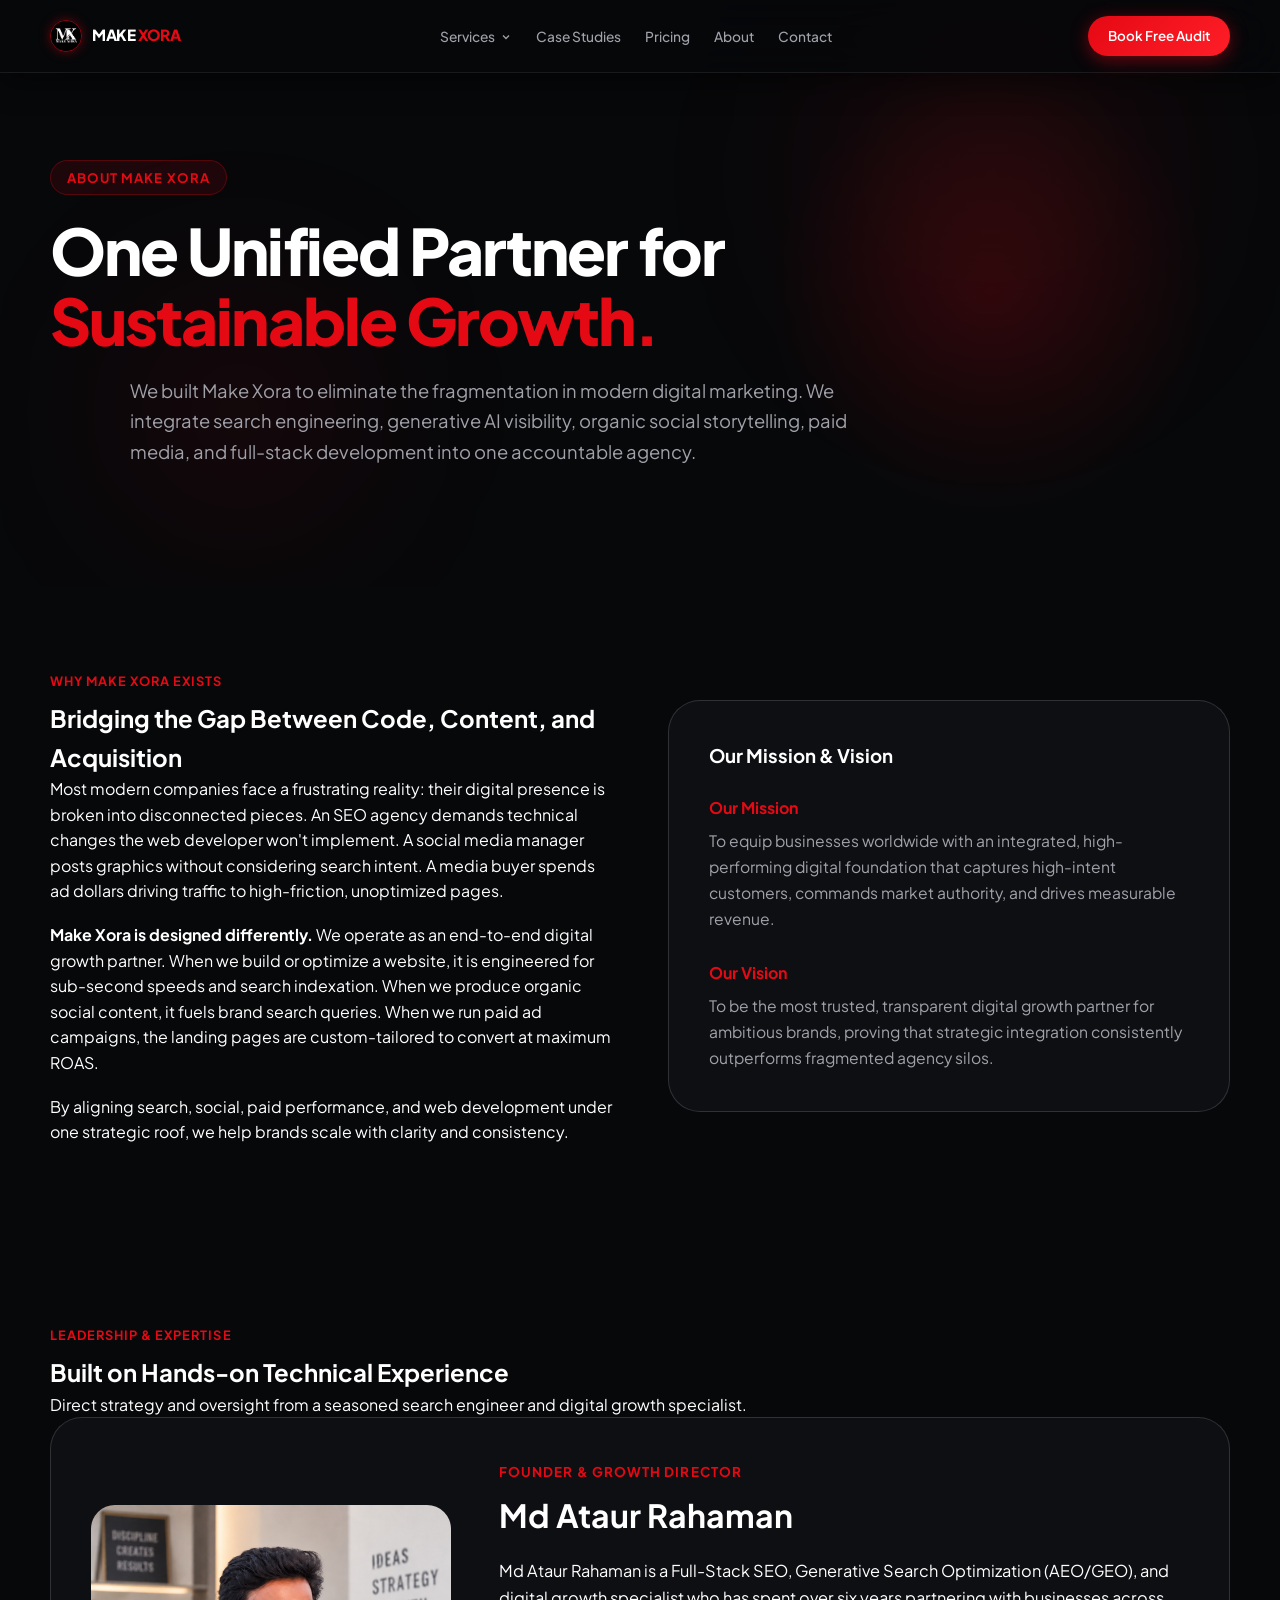
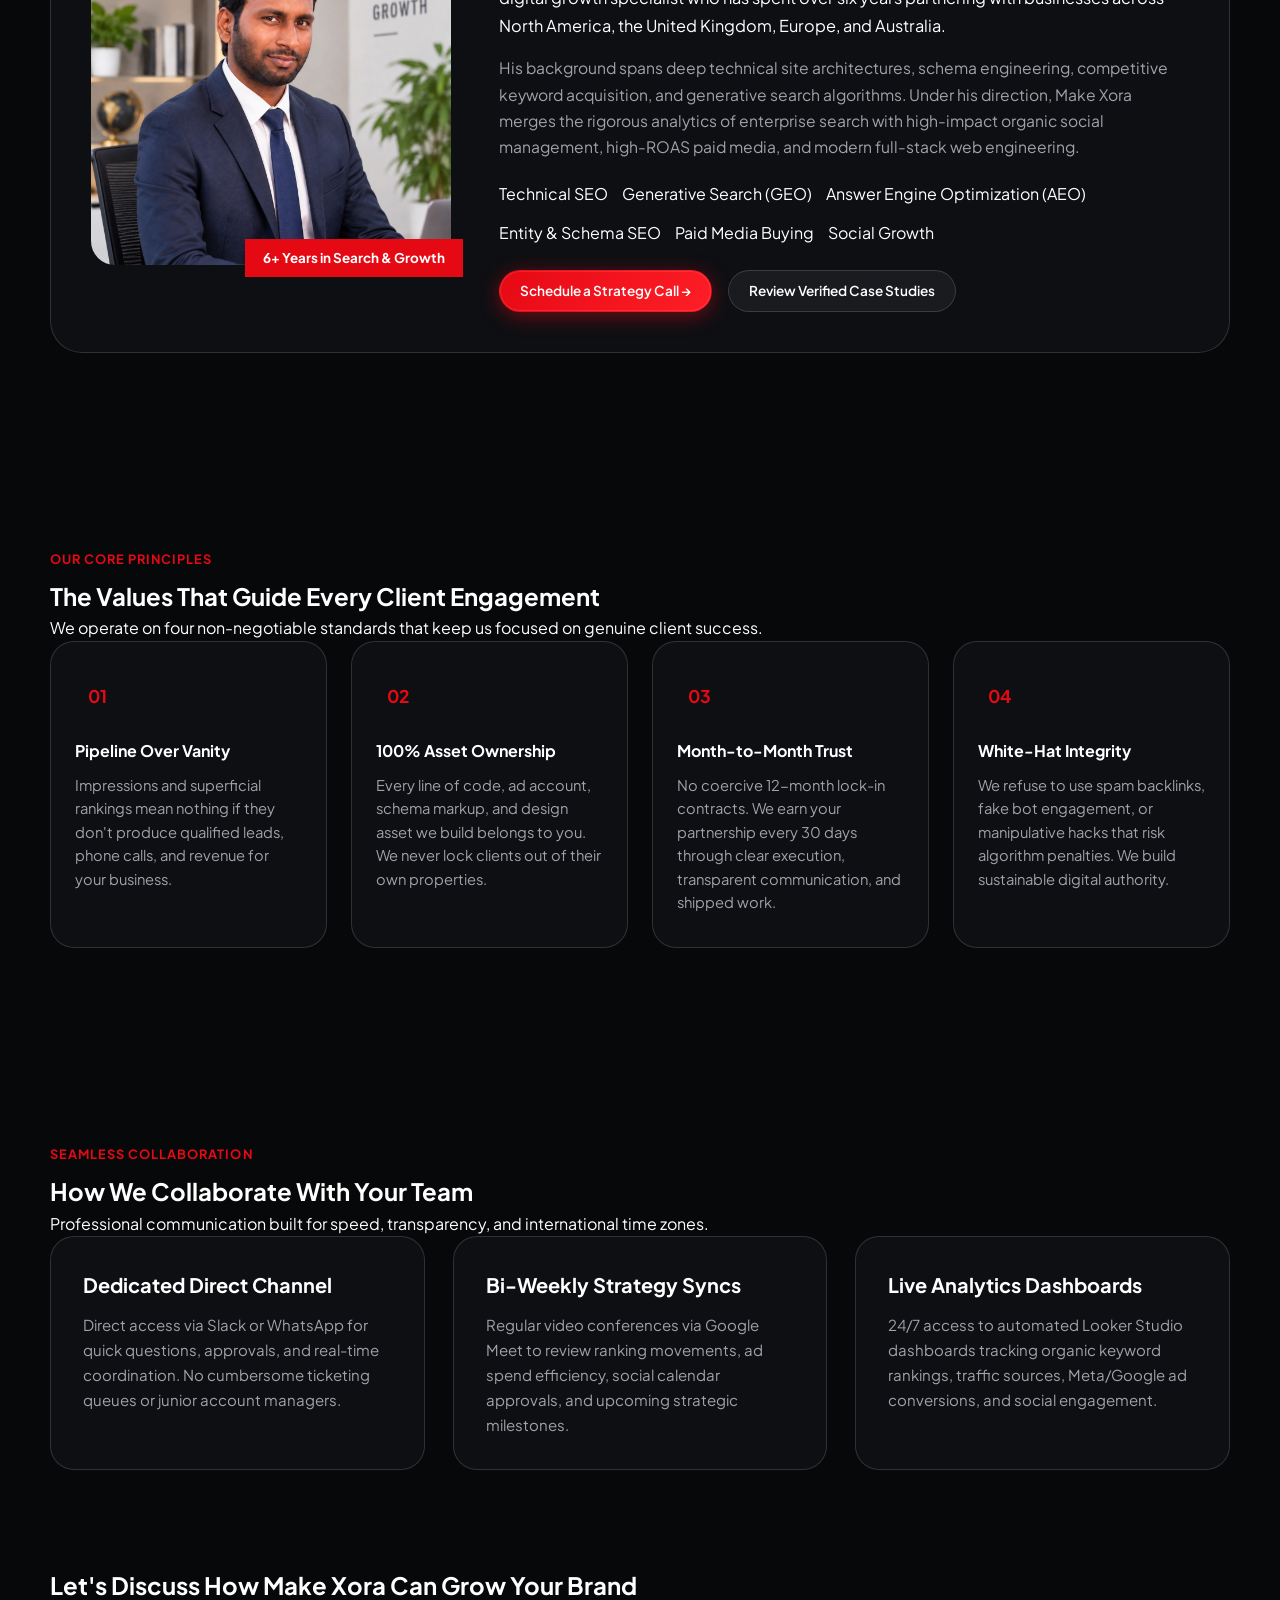
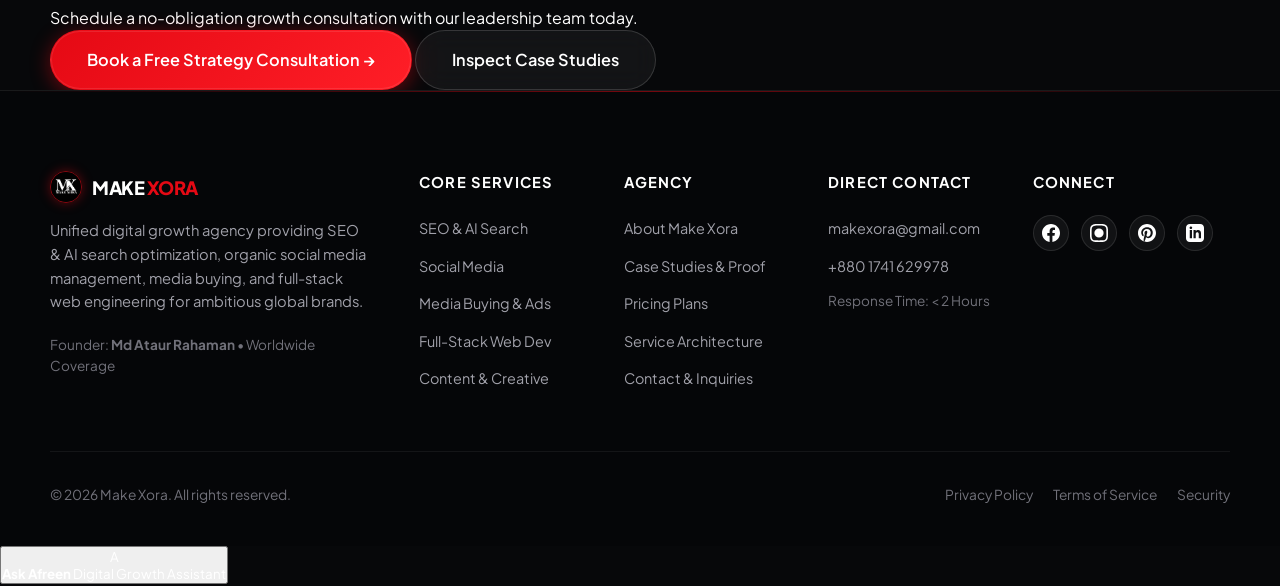
==== commit 17f0187b: "feat: Complete visual redesign matching reference mockup with black, red & white theme" ====
--- a/about.html
+++ b/about.html
@@ -1,4 +1,4 @@
-﻿<!DOCTYPE html>
+<!DOCTYPE html>
 <html lang="en" data-theme="light">
 <head>
   <meta charset="UTF-8">
@@ -398,3 +398,4 @@
   <script src="assets/js/assistant.js"></script>
 </body>
 </html>
+
--- a/assets/css/main.css
+++ b/assets/css/main.css
@@ -18,14 +18,19 @@
   --bg-card-hover: rgba(26, 28, 36, 0.88);
   --bg-pill: rgba(14, 15, 19, 0.85);
 
-  /* Brand Luminescence */
+  /* Brand Luminescence — Core Black, Red & White Hierarchy */
   --brand-red: #e50914;
+  --brand-red-bright: #ff1e27;
+  --brand-red-dark: #b8050e;
   --brand-red-hover: #c40810;
-  --brand-orange: #ff5722;
-  --brand-solar: #ff8800;
-  --brand-gradient: linear-gradient(135deg, #e50914 0%, #ff5722 50%, #ff8800 100%);
-  --brand-glow: rgba(229, 9, 20, 0.4);
-  --brand-glow-subtle: rgba(229, 9, 20, 0.12);
+  --brand-orange: #ff1e27;
+  --brand-solar: #ff2a35;
+  --brand-gradient: linear-gradient(135deg, #e50914 0%, #ff1e27 100%);
+  --brand-gradient-dark: linear-gradient(135deg, #b8050e 0%, #e50914 100%);
+  --brand-gradient-white: linear-gradient(180deg, #ffffff 40%, #d4d4d8 100%);
+  --brand-glow: rgba(229, 9, 20, 0.45);
+  --brand-glow-subtle: rgba(229, 9, 20, 0.14);
+  --brand-glow-intense: 0 0 25px rgba(229, 9, 20, 0.6);
 
   /* Typography */
   --font-main: 'Plus Jakarta Sans', -apple-system, BlinkMacSystemFont, 'Segoe UI', Roboto, sans-serif;
@@ -142,7 +147,8 @@
 
 .text-center { text-align: center; }
 .text-red { color: var(--brand-red); }
-.text-orange { color: var(--brand-orange); }
+.text-red-bright { color: var(--brand-red-bright); }
+.text-orange { color: var(--brand-red-bright); }
 .text-white { color: #ffffff; }
 .text-muted { color: var(--text-muted); }
 .text-secondary { color: var(--text-secondary); }
@@ -387,7 +393,7 @@
 
 
 /* ==========================================================================
-   ATMOSPHERIC VOLUMETRIC SOLAR FLARE (UPPER RIGHT)
+   ATMOSPHERIC VOLUMETRIC CRIMSON FLARE (UPPER RIGHT)
    ========================================================================== */
 .ambient-flare {
   position: absolute;
@@ -395,7 +401,7 @@
   right: -100px;
   width: 800px;
   height: 650px;
-  background: radial-gradient(ellipse at 80% 20%, rgba(255, 87, 34, 0.42) 0%, rgba(229, 9, 20, 0.28) 35%, rgba(229, 9, 20, 0.08) 65%, transparent 80%);
+  background: radial-gradient(ellipse at 80% 20%, rgba(229, 9, 20, 0.38) 0%, rgba(184, 5, 14, 0.22) 40%, rgba(229, 9, 20, 0.06) 70%, transparent 85%);
   filter: blur(80px);
   pointer-events: none;
   z-index: 1;
@@ -548,7 +554,7 @@
 .hero-orb-2 {
   width: 350px;
   height: 350px;
-  background: radial-gradient(circle, rgba(255, 87, 34, 0.1) 0%, transparent 70%);
+  background: radial-gradient(circle, rgba(229, 9, 20, 0.12) 0%, transparent 70%);
   bottom: 0;
   left: 5%;
 }
@@ -574,19 +580,20 @@
 
 .btn-primary {
   background: var(--brand-gradient);
-  color: #ffffff;
+  color: #ffffff !important;
   box-shadow: 0 4px 20px rgba(229, 9, 20, 0.45), 0 0 0 1px rgba(255, 255, 255, 0.1) inset;
 }
 
 .btn-primary:hover {
   transform: translateY(-2px);
   box-shadow: 0 8px 30px rgba(229, 9, 20, 0.6), 0 0 0 1px rgba(255, 255, 255, 0.2) inset;
+  color: #ffffff !important;
 }
 
 .btn-secondary,
 .btn-outline {
   background: rgba(255, 255, 255, 0.05);
-  color: #ffffff;
+  color: #ffffff !important;
   border-color: rgba(255, 255, 255, 0.15);
   backdrop-filter: blur(12px);
 }
@@ -595,7 +602,39 @@
 .btn-outline:hover {
   background: rgba(255, 255, 255, 0.1);
   border-color: rgba(255, 255, 255, 0.3);
+  color: #ffffff !important;
   transform: translateY(-2px);
+}
+
+.btn-white {
+  background: #ffffff;
+  color: #07080a !important;
+  font-weight: 700;
+  border: 1px solid #ffffff;
+  box-shadow: 0 4px 20px rgba(255, 255, 255, 0.22);
+}
+
+.btn-white:hover {
+  background: #f4f4f5;
+  color: #07080a !important;
+  transform: translateY(-2px);
+  box-shadow: 0 8px 30px rgba(255, 255, 255, 0.35);
+}
+
+.btn-black {
+  background: #07080a;
+  color: #ffffff !important;
+  font-weight: 700;
+  border: 1px solid rgba(255, 255, 255, 0.15);
+  box-shadow: 0 4px 20px rgba(0, 0, 0, 0.5);
+}
+
+.btn-black:hover {
+  background: #111218;
+  border-color: var(--brand-red);
+  color: #ffffff !important;
+  transform: translateY(-2px);
+  box-shadow: 0 8px 30px rgba(229, 9, 20, 0.3);
 }
 
 .btn-lg {
@@ -847,7 +886,7 @@
   right: -80px;
   width: 320px;
   height: 320px;
-  background: radial-gradient(circle, rgba(229, 9, 20, 0.5) 0%, rgba(255, 87, 34, 0.3) 40%, transparent 70%);
+  background: radial-gradient(circle, rgba(229, 9, 20, 0.55) 0%, rgba(184, 5, 14, 0.25) 45%, transparent 70%);
   filter: blur(40px);
   pointer-events: none;
 }
@@ -1038,7 +1077,7 @@
   width: 900px;
   height: 460px;
   border-radius: 50% 50% 0 0;
-  background: radial-gradient(ellipse at 50% 100%, rgba(255, 87, 34, 0.6) 0%, rgba(229, 9, 20, 0.35) 45%, transparent 75%);
+  background: radial-gradient(ellipse at 50% 100%, rgba(255, 30, 39, 0.55) 0%, rgba(229, 9, 20, 0.35) 40%, rgba(184, 5, 14, 0.12) 65%, transparent 80%);
   filter: blur(50px);
   pointer-events: none;
   z-index: 1;
@@ -1523,7 +1562,7 @@
   max-width: 160vw;
   height: 480px;
   border-radius: 50% 50% 0 0;
-  background: radial-gradient(ellipse at 50% 100%, #ffffff 0%, #ff8800 25%, #e50914 55%, rgba(229, 9, 20, 0.1) 80%, transparent 100%);
+  background: radial-gradient(ellipse at 50% 100%, #ffffff 0%, #ff2a35 22%, #e50914 50%, rgba(184, 5, 14, 0.15) 75%, transparent 100%);
   filter: blur(35px);
   pointer-events: none;
   z-index: 1;
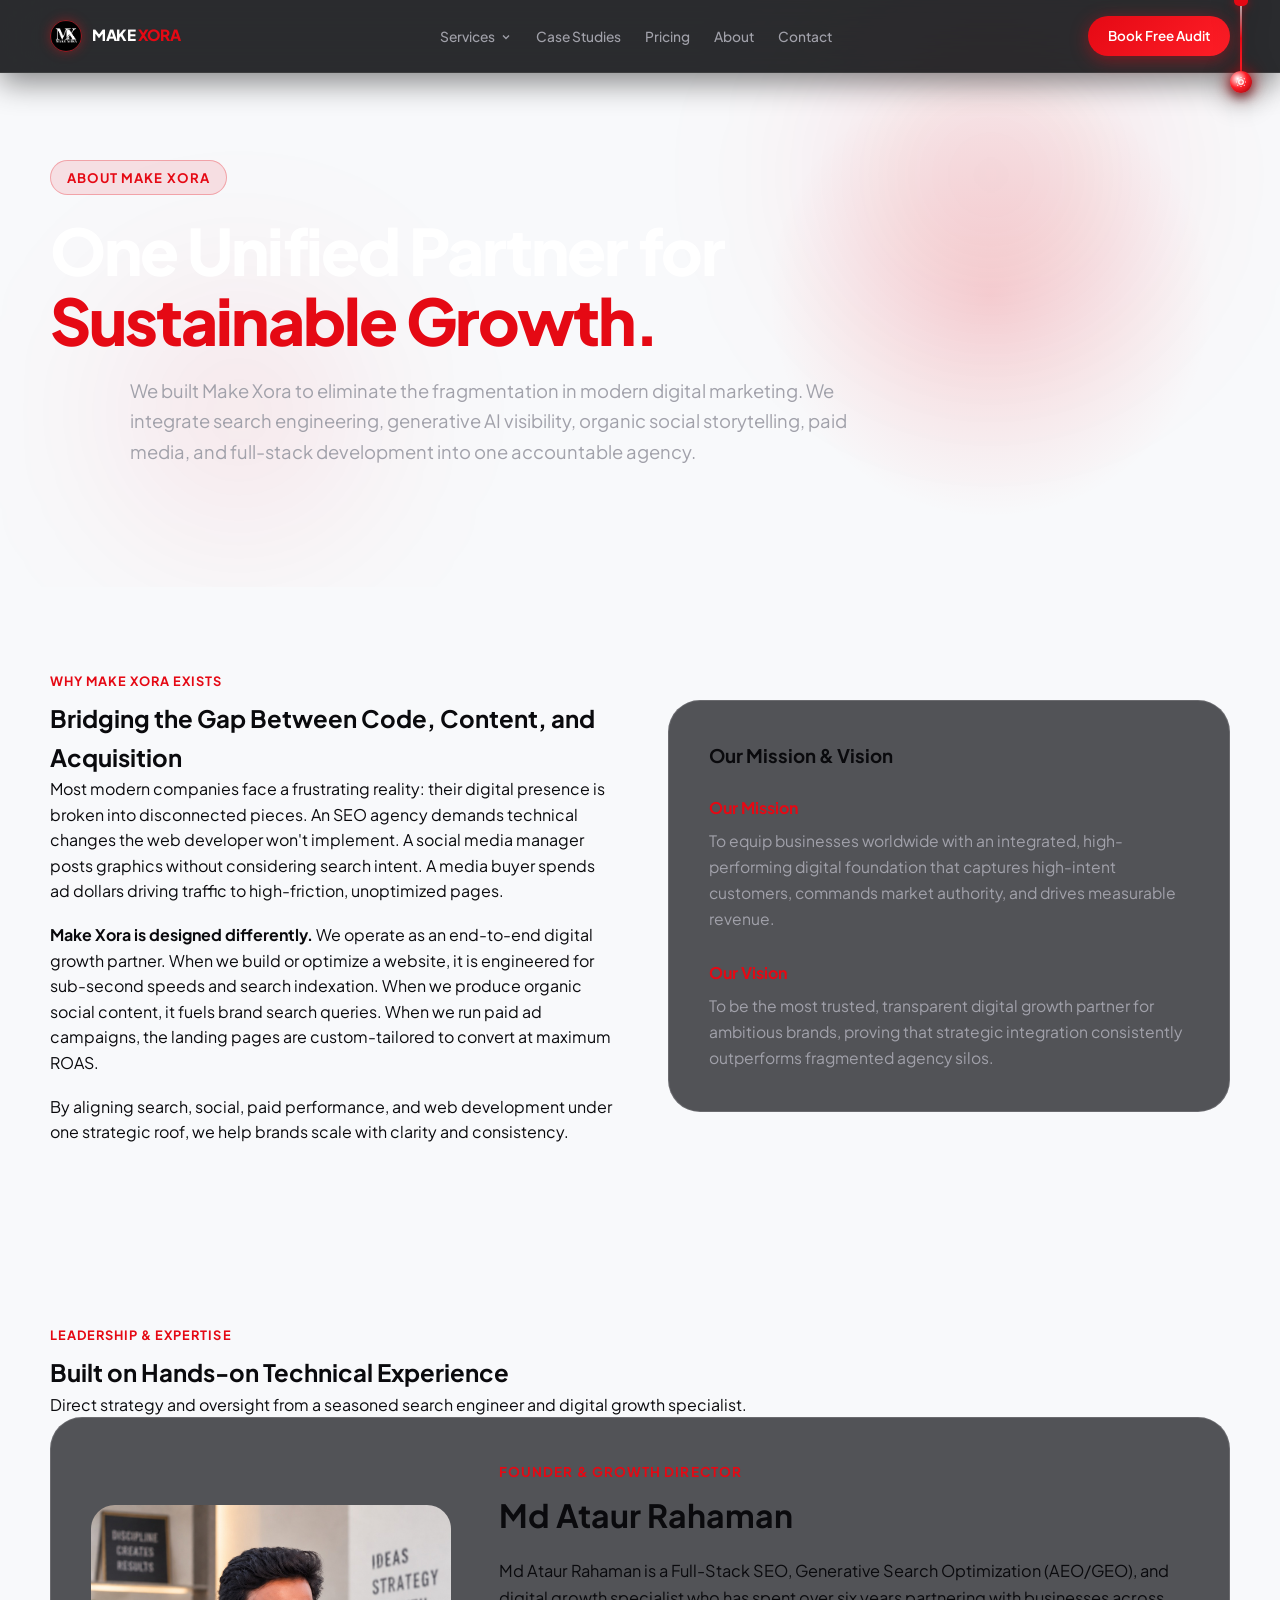
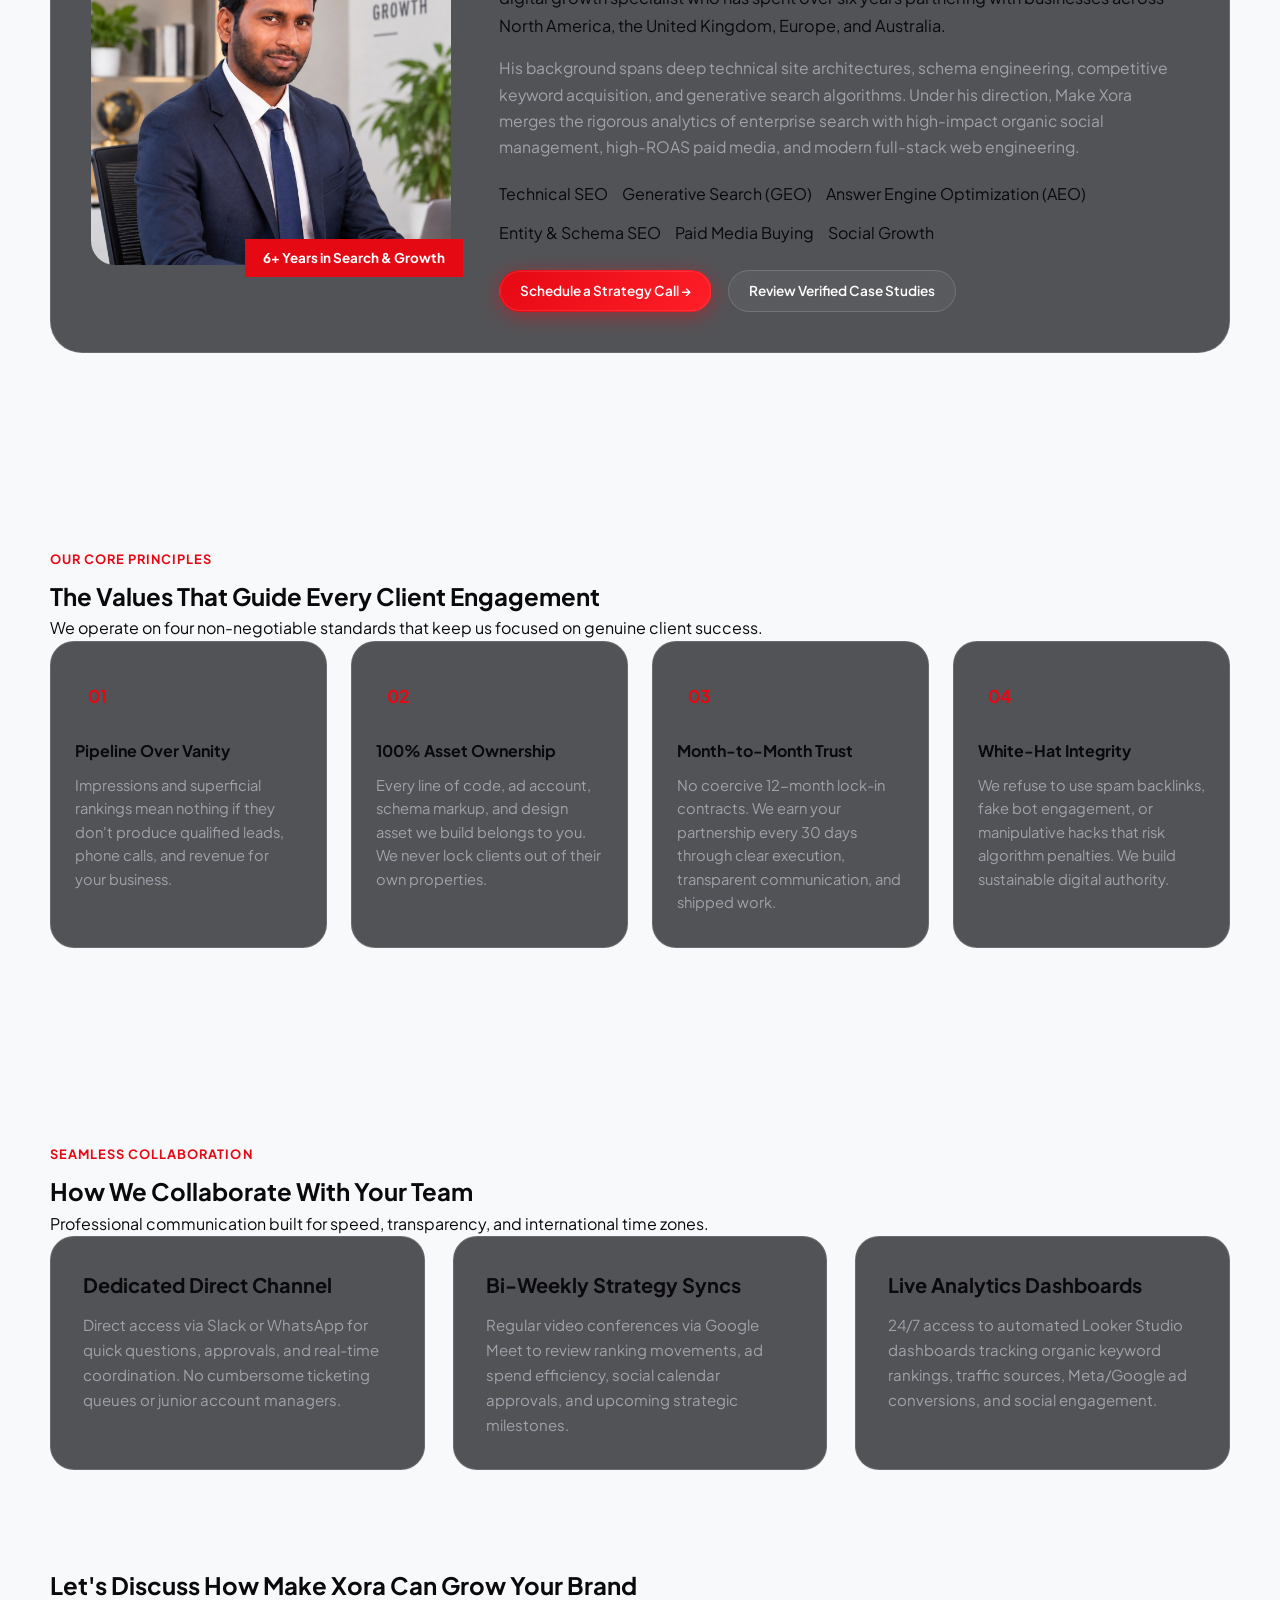
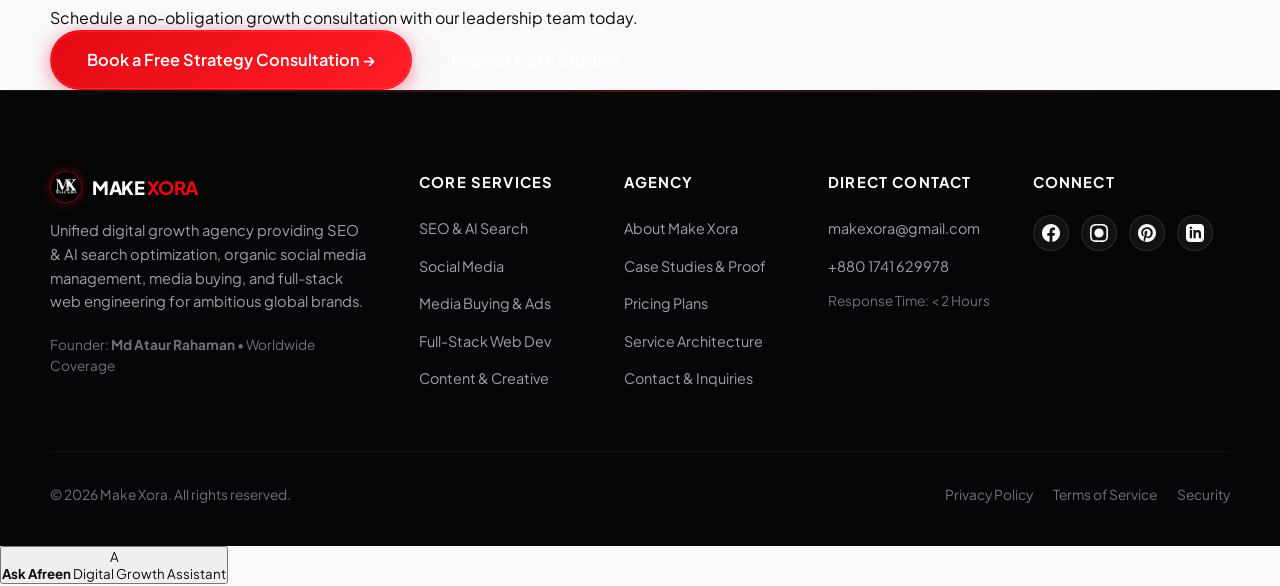
==== commit b780a1b7: "feat: Add floating mini rope pull-cord theme toggle for smooth light and dark mode switching" ====
--- a/about.html
+++ b/about.html
@@ -1,5 +1,5 @@
 <!DOCTYPE html>
-<html lang="en" data-theme="light">
+<html lang="en">
 <head>
   <meta charset="UTF-8">
   <meta name="viewport" content="width=device-width, initial-scale=1.0">
@@ -27,8 +27,26 @@
 
   <!-- CSS -->
   <link rel="stylesheet" href="assets/css/main.css">
+  <link rel="stylesheet" href="assets/css/redesign.css">
 </head>
 <body>
+  <!-- ==========================================================================
+       FLOATING MINI ROPE WITH LITTLE BALL THEME TOGGLE (LIGHT & DARK MODE)
+       ========================================================================== -->
+  <div class="theme-cord-wrapper" id="themeCord" aria-label="Toggle light and dark mode" role="button" tabindex="0" title="Pull or click cord to toggle Light / Dark Mode">
+    <div class="theme-cord-mount"></div>
+    <div class="theme-cord-line" id="themeCordLine"></div>
+    <div class="theme-cord-ball" id="themeCordBall">
+      <div class="theme-cord-icon theme-cord-icon-moon">
+        <svg width="12" height="12" viewBox="0 0 24 24" fill="currentColor"><path d="M21 12.79A9 9 0 1 1 11.21 3 7 7 0 0 0 21 12.79z"/></svg>
+      </div>
+      <div class="theme-cord-icon theme-cord-icon-sun">
+        <svg width="12" height="12" viewBox="0 0 24 24" fill="none" stroke="currentColor" stroke-width="2.5"><circle cx="12" cy="12" r="5"/><path d="M12 1v2M12 21v2M4.22 4.22l1.42 1.42M18.36 18.36l1.42 1.42M1 12h2M21 12h2M4.22 19.78l1.42-1.42M18.36 5.64l1.42-1.42"/></svg>
+      </div>
+    </div>
+    <div class="theme-cord-tooltip" id="themeCordTooltip">Pull Cord</div>
+  </div>
+
 
     <!-- ==========================================================================
        FLOATING PILL NAVBAR
--- a/assets/css/redesign.css
+++ b/assets/css/redesign.css
@@ -0,0 +1,1814 @@
+/* ==========================================================================
+   MAKE XORA — COMPLETE WEBSITE VISUAL REDESIGN STYLESHEET
+   Strict Brand Colors: Deep Obsidian Void Black (#050507, #07080a),
+   Electric Red (#e50914, #ff1e27), and Stark Clean White (#ffffff).
+   Matches the Reference Mockup (3D X Hero, Laser Timeline, Glass Cards)
+   ========================================================================== */
+
+/* --------------------------------------------------------------------------
+   GLOBAL VARIABLES & OVERRIDES
+   -------------------------------------------------------------------------- */
+:root {
+  --bg-deep-void: #050507;
+  --bg-surface: #0a0b10;
+  --bg-card-glass: rgba(13, 14, 19, 0.78);
+  --bg-card-hover: rgba(22, 23, 31, 0.92);
+  --brand-red: #e50914;
+  --brand-red-bright: #ff1e27;
+  --brand-red-glow: rgba(229, 9, 20, 0.45);
+  --brand-red-subtle: rgba(229, 9, 20, 0.12);
+  --border-red-glow: rgba(229, 9, 20, 0.65);
+  --border-subtle: rgba(255, 255, 255, 0.08);
+  --text-white: #ffffff;
+  --text-dim: #a1a1aa;
+  --text-muted: #71717a;
+  --font-main: 'Plus Jakarta Sans', -apple-system, BlinkMacSystemFont, sans-serif;
+  --font-mono: 'Space Grotesk', monospace;
+  --radius-card: 20px;
+  --radius-pill: 9999px;
+}
+
+/* Base Body Void Background */
+body {
+  background-color: var(--bg-deep-void) !important;
+  color: var(--text-white) !important;
+  font-family: var(--font-main) !important;
+  overflow-x: hidden;
+}
+
+/* Typography Helpers */
+.ref-eyebrow {
+  display: inline-block;
+  font-family: var(--font-mono);
+  font-size: 0.78rem;
+  font-weight: 700;
+  text-transform: uppercase;
+  letter-spacing: 0.18em;
+  color: var(--brand-red-bright);
+  margin-bottom: 14px;
+}
+
+.ref-heading {
+  font-size: clamp(2.2rem, 4.2vw, 3.6rem);
+  font-weight: 800;
+  line-height: 1.14;
+  color: #ffffff;
+  letter-spacing: -0.025em;
+  margin-bottom: 20px;
+}
+
+.ref-subheading {
+  font-size: 1.05rem;
+  line-height: 1.65;
+  color: var(--text-dim);
+  max-width: 620px;
+}
+
+.ref-text-red {
+  color: var(--brand-red-bright);
+}
+
+/* Red Pill Button */
+.ref-btn-primary {
+  display: inline-flex;
+  align-items: center;
+  justify-content: center;
+  gap: 8px;
+  background: var(--brand-red);
+  color: #ffffff !important;
+  font-size: 0.94rem;
+  font-weight: 700;
+  padding: 12px 28px;
+  border-radius: var(--radius-pill);
+  text-decoration: none;
+  box-shadow: 0 0 24px rgba(229, 9, 20, 0.5);
+  transition: all 0.25s cubic-bezier(0.16, 1, 0.3, 1);
+  border: 1px solid transparent;
+  cursor: pointer;
+}
+
+.ref-btn-primary:hover {
+  background: var(--brand-red-bright);
+  transform: translateY(-2px);
+  box-shadow: 0 0 32px rgba(229, 9, 20, 0.8);
+}
+
+.ref-btn-secondary {
+  display: inline-flex;
+  align-items: center;
+  justify-content: center;
+  gap: 8px;
+  background: rgba(255, 255, 255, 0.05);
+  border: 1px solid rgba(255, 255, 255, 0.15);
+  color: #ffffff !important;
+  font-size: 0.94rem;
+  font-weight: 600;
+  padding: 12px 26px;
+  border-radius: var(--radius-pill);
+  text-decoration: none;
+  transition: all 0.25s ease;
+  cursor: pointer;
+}
+
+.ref-btn-secondary:hover {
+  background: rgba(229, 9, 20, 0.15);
+  border-color: var(--brand-red);
+  color: #ffffff;
+  transform: translateY(-2px);
+  box-shadow: 0 0 20px rgba(229, 9, 20, 0.4);
+}
+
+/* --------------------------------------------------------------------------
+   STICKY HEADER NAVIGATION (MOCKUP ACCURATE)
+   -------------------------------------------------------------------------- */
+.ref-navbar-header {
+  position: sticky;
+  top: 0;
+  left: 0;
+  width: 100%;
+  z-index: 1000;
+  background: rgba(5, 5, 7, 0.92);
+  backdrop-filter: blur(18px);
+  -webkit-backdrop-filter: blur(18px);
+  border-bottom: 1px solid rgba(255, 255, 255, 0.08);
+  padding: 16px 50px;
+  display: flex;
+  align-items: center;
+  justify-content: space-between;
+  transition: all 0.3s ease;
+}
+
+.ref-nav-logo-group {
+  display: flex;
+  align-items: center;
+  gap: 10px;
+  text-decoration: none;
+  color: #ffffff;
+}
+
+.ref-nav-logo-img {
+  width: 30px;
+  height: 30px;
+  object-fit: contain;
+}
+
+.ref-nav-brand-text {
+  font-size: 1.25rem;
+  font-weight: 900;
+  letter-spacing: -0.01em;
+  color: #ffffff;
+}
+
+.ref-nav-menu-links {
+  display: flex;
+  align-items: center;
+  gap: 34px;
+  list-style: none;
+  margin: 0;
+  padding: 0;
+}
+
+.ref-nav-item {
+  position: relative;
+}
+
+.ref-nav-link {
+  color: #d4d4d8;
+  text-decoration: none;
+  font-size: 0.94rem;
+  font-weight: 500;
+  transition: color 0.2s ease;
+  display: flex;
+  align-items: center;
+  gap: 6px;
+  padding: 6px 0;
+}
+
+.ref-nav-link:hover,
+.ref-nav-link.active {
+  color: #ffffff;
+}
+
+.ref-nav-link:hover svg {
+  stroke: var(--brand-red-bright);
+}
+
+/* Dropdown Menu */
+.ref-nav-dropdown {
+  position: absolute;
+  top: 100%;
+  left: 50%;
+  transform: translateX(-50%) translateY(10px);
+  background: rgba(12, 13, 18, 0.96);
+  border: 1px solid rgba(255, 255, 255, 0.1);
+  border-top: 2px solid var(--brand-red);
+  box-shadow: 0 20px 40px rgba(0, 0, 0, 0.8), 0 0 25px rgba(229, 9, 20, 0.2);
+  backdrop-filter: blur(16px);
+  border-radius: 14px;
+  padding: 10px 8px;
+  min-width: 260px;
+  display: none;
+  opacity: 0;
+  transition: all 0.25s ease;
+  z-index: 1001;
+}
+
+.ref-nav-item:hover .ref-nav-dropdown {
+  display: block;
+  opacity: 1;
+  transform: translateX(-50%) translateY(0);
+}
+
+.ref-dropdown-item {
+  display: flex;
+  align-items: center;
+  gap: 12px;
+  padding: 10px 14px;
+  color: #d4d4d8;
+  text-decoration: none;
+  font-size: 0.88rem;
+  font-weight: 500;
+  border-radius: 8px;
+  transition: all 0.2s ease;
+}
+
+.ref-dropdown-item:hover {
+  background: rgba(229, 9, 20, 0.12);
+  color: #ffffff;
+  transform: translateX(4px);
+}
+
+.ref-dropdown-icon {
+  width: 28px;
+  height: 28px;
+  border-radius: 6px;
+  background: rgba(255, 255, 255, 0.05);
+  display: flex;
+  align-items: center;
+  justify-content: center;
+  color: var(--brand-red-bright);
+}
+
+/* Mobile Toggle */
+.ref-mobile-nav-toggle {
+  display: none;
+  background: none;
+  border: none;
+  color: #ffffff;
+  cursor: pointer;
+  padding: 8px;
+}
+
+/* --------------------------------------------------------------------------
+   HERO SECTION (FULL EXPANSIVE AREA & BACKGROUND ANIMATION)
+   -------------------------------------------------------------------------- */
+.ref-hero-section {
+  position: relative;
+  background: #050507;
+  padding: 60px 50px 24px;
+  min-height: 90vh;
+  display: flex;
+  flex-direction: column;
+  justify-content: space-between;
+  align-items: center;
+  overflow: hidden;
+  text-align: center;
+}
+
+/* Full Area Ambient Background Animation */
+.ref-hero-bg-stage {
+  position: absolute;
+  top: 0;
+  left: 0;
+  width: 100%;
+  height: 100%;
+  overflow: hidden;
+  pointer-events: none;
+  z-index: 1;
+}
+
+.ref-hero-bg-glow-core {
+  position: absolute;
+  top: 38%;
+  left: 50%;
+  width: 1100px;
+  height: 650px;
+  max-width: 95vw;
+  background: radial-gradient(ellipse at center, rgba(229, 9, 20, 0.46) 0%, rgba(229, 9, 20, 0.16) 42%, rgba(5, 5, 7, 0) 74%);
+  transform: translate(-50%, -50%);
+  filter: blur(55px);
+  z-index: 1;
+  pointer-events: none;
+  animation: heroCorePulse 5s ease-in-out infinite alternate;
+}
+
+.ref-hero-bg-ring-main {
+  position: absolute;
+  top: 40%;
+  left: 50%;
+  width: 860px;
+  height: 280px;
+  max-width: 96vw;
+  border: 2px solid rgba(255, 30, 39, 0.65);
+  border-radius: 50%;
+  transform: translate(-50%, -50%) rotate(-12deg);
+  box-shadow: 0 0 35px rgba(229, 9, 20, 0.7), inset 0 0 25px rgba(229, 9, 20, 0.4);
+  z-index: 2;
+  pointer-events: none;
+  animation: heroRingFloat 7s ease-in-out infinite alternate;
+}
+
+.ref-hero-bg-ring-outer {
+  position: absolute;
+  top: 40%;
+  left: 50%;
+  width: 1080px;
+  height: 350px;
+  max-width: 98vw;
+  border: 1px dashed rgba(255, 30, 39, 0.35);
+  border-radius: 50%;
+  transform: translate(-50%, -50%) rotate(24deg);
+  z-index: 2;
+  pointer-events: none;
+  animation: heroRingSpin 36s linear infinite;
+}
+
+.ref-hero-bg-ring-subtle {
+  position: absolute;
+  top: 40%;
+  left: 50%;
+  width: 620px;
+  height: 200px;
+  max-width: 90vw;
+  border: 1px solid rgba(255, 255, 255, 0.08);
+  border-radius: 50%;
+  transform: translate(-50%, -50%) rotate(-35deg);
+  box-shadow: 0 0 20px rgba(229, 9, 20, 0.3);
+  z-index: 1;
+  pointer-events: none;
+  animation: heroRingFloatRev 8s ease-in-out infinite alternate;
+}
+
+@keyframes heroCorePulse {
+  0% {
+    opacity: 0.75;
+    transform: translate(-50%, -50%) scale(0.95);
+  }
+
+  100% {
+    opacity: 1;
+    transform: translate(-50%, -50%) scale(1.08);
+  }
+}
+
+@keyframes heroRingFloat {
+  0% {
+    transform: translate(-50%, -50%) rotate(-12deg) scale(0.97);
+  }
+
+  100% {
+    transform: translate(-50%, -50%) rotate(-8deg) scale(1.03);
+  }
+}
+
+@keyframes heroRingFloatRev {
+  0% {
+    transform: translate(-50%, -50%) rotate(-35deg) scale(1.03);
+  }
+
+  100% {
+    transform: translate(-50%, -50%) rotate(-30deg) scale(0.96);
+  }
+}
+
+@keyframes heroRingSpin {
+  from {
+    transform: translate(-50%, -50%) rotate(0deg);
+  }
+
+  to {
+    transform: translate(-50%, -50%) rotate(360deg);
+  }
+}
+
+/* Hero Center Content Architecture */
+.ref-hero-center-content {
+  position: relative;
+  z-index: 3;
+  max-width: 1040px;
+  margin: 20px auto 40px;
+  display: flex;
+  flex-direction: column;
+  align-items: center;
+}
+
+.ref-hero-eyebrow-badge {
+  display: inline-flex;
+  align-items: center;
+  gap: 10px;
+  background: rgba(18, 19, 26, 0.78);
+  border: 1px solid rgba(255, 255, 255, 0.1);
+  border-top: 1.5px solid rgba(229, 9, 20, 0.6);
+  backdrop-filter: blur(14px);
+  padding: 8px 20px;
+  border-radius: var(--radius-pill);
+  font-family: var(--font-mono);
+  font-size: 0.8rem;
+  font-weight: 700;
+  text-transform: uppercase;
+  letter-spacing: 0.14em;
+  color: #ffffff;
+  margin-bottom: 24px;
+  box-shadow: 0 8px 24px rgba(0, 0, 0, 0.5);
+}
+
+.ref-hero-main-title {
+  font-size: clamp(2.6rem, 5.2vw, 4.6rem);
+  font-weight: 900;
+  line-height: 1.1;
+  color: #ffffff;
+  letter-spacing: -0.03em;
+  margin-bottom: 22px;
+  text-shadow: 0 10px 40px rgba(0, 0, 0, 0.95);
+}
+
+.ref-hero-main-desc {
+  font-size: clamp(1.02rem, 1.6vw, 1.2rem);
+  line-height: 1.65;
+  color: #d4d4d8;
+  max-width: 860px;
+  margin: 0 auto 34px;
+  font-weight: 400;
+}
+
+.ref-hero-cta-group {
+  display: flex;
+  align-items: center;
+  justify-content: center;
+  gap: 16px;
+  flex-wrap: wrap;
+  margin-bottom: 42px;
+}
+
+.ref-btn-lg {
+  padding: 14px 34px !important;
+  font-size: 1rem !important;
+}
+
+/* Trust Proof Badges Strip */
+.ref-hero-trust-strip {
+  display: flex;
+  align-items: center;
+  justify-content: center;
+  gap: 16px;
+  flex-wrap: wrap;
+  max-width: 980px;
+}
+
+.ref-hero-trust-item {
+  background: rgba(14, 15, 22, 0.75);
+  border: 1px solid rgba(255, 255, 255, 0.08);
+  border-top: 1px solid rgba(229, 9, 20, 0.45);
+  backdrop-filter: blur(12px);
+  padding: 10px 20px;
+  border-radius: var(--radius-pill);
+  display: inline-flex;
+  align-items: center;
+  gap: 10px;
+  box-shadow: 0 6px 20px rgba(0, 0, 0, 0.4);
+  transition: all 0.25s ease;
+}
+
+.ref-hero-trust-item:hover {
+  border-color: rgba(229, 9, 20, 0.75);
+  transform: translateY(-2px);
+  box-shadow: 0 10px 25px rgba(229, 9, 20, 0.25);
+}
+
+.ref-trust-num {
+  font-size: 1.15rem;
+  font-weight: 800;
+  color: #ffffff;
+}
+
+.ref-trust-lbl {
+  font-size: 0.82rem;
+  color: var(--text-dim);
+  font-weight: 500;
+}
+
+
+/* Sub-Hero Bar */
+.ref-subhero-bar {
+  display: flex;
+  align-items: center;
+  justify-content: space-between;
+  padding: 24px 0 6px;
+  border-top: 1px solid rgba(255, 255, 255, 0.08);
+  position: relative;
+  z-index: 2;
+  flex-wrap: wrap;
+  gap: 18px;
+}
+
+.ref-subhero-tagline-col {
+  display: flex;
+  flex-direction: column;
+  gap: 3px;
+}
+
+.ref-subhero-tagline {
+  font-family: var(--font-mono);
+  font-size: 0.86rem;
+  font-weight: 700;
+  text-transform: uppercase;
+  letter-spacing: 0.14em;
+  color: #ffffff;
+}
+
+.ref-subhero-desc {
+  font-size: 0.9rem;
+  color: var(--text-dim);
+}
+
+.ref-subhero-actions {
+  display: flex;
+  align-items: center;
+  gap: 24px;
+}
+
+.ref-subhero-socials {
+  display: flex;
+  align-items: center;
+  gap: 12px;
+}
+
+.ref-subhero-social-btn {
+  width: 34px;
+  height: 34px;
+  border-radius: 50%;
+  background: rgba(255, 255, 255, 0.05);
+  border: 1px solid rgba(255, 255, 255, 0.1);
+  display: flex;
+  align-items: center;
+  justify-content: center;
+  color: #d4d4d8;
+  text-decoration: none;
+  transition: all 0.2s ease;
+}
+
+.ref-subhero-social-btn:hover {
+  background: var(--brand-red);
+  border-color: var(--brand-red);
+  color: #ffffff;
+  transform: translateY(-2px);
+  box-shadow: 0 0 16px rgba(229, 9, 20, 0.7);
+}
+
+.ref-subhero-down-scroll {
+  width: 38px;
+  height: 38px;
+  border-radius: 50%;
+  background: var(--brand-red);
+  color: #ffffff;
+  display: flex;
+  align-items: center;
+  justify-content: center;
+  box-shadow: 0 0 18px rgba(229, 9, 20, 0.55);
+  transition: all 0.2s ease;
+  text-decoration: none;
+}
+
+.ref-subhero-down-scroll:hover {
+  background: var(--brand-red-bright);
+  transform: translateY(3px);
+  box-shadow: 0 0 25px rgba(229, 9, 20, 0.85);
+}
+
+/* --------------------------------------------------------------------------
+   PLATFORM LOGOS STRIP (MOCKUP ACCURATE)
+   -------------------------------------------------------------------------- */
+.ref-platforms-strip {
+  padding: 28px 50px;
+  background: #08090d;
+  border-top: 1px solid rgba(255, 255, 255, 0.06);
+  border-bottom: 1px solid rgba(255, 255, 255, 0.06);
+  display: flex;
+  align-items: center;
+  justify-content: space-around;
+  flex-wrap: wrap;
+  gap: 32px;
+}
+
+.ref-platform-logo {
+  display: inline-flex;
+  align-items: center;
+  gap: 10px;
+  color: #a1a1aa;
+  font-size: 1.15rem;
+  font-weight: 700;
+  opacity: 0.75;
+  transition: all 0.25s ease;
+  text-decoration: none;
+}
+
+.ref-platform-logo:hover {
+  opacity: 1;
+  color: #ffffff;
+  transform: translateY(-2px);
+  filter: drop-shadow(0 0 12px rgba(229, 9, 20, 0.45));
+}
+
+.ref-platform-logo svg {
+  fill: currentColor;
+  height: 22px;
+  width: auto;
+}
+
+/* --------------------------------------------------------------------------
+   ABOUT SECTION ("WHO WE ARE" - MOCKUP ACCURATE)
+   -------------------------------------------------------------------------- */
+.ref-about-section {
+  padding: 100px 50px;
+  position: relative;
+  background: #050507;
+}
+
+.ref-about-grid {
+  display: grid;
+  grid-template-columns: 1.25fr 0.9fr 1.35fr;
+  align-items: center;
+  gap: 48px;
+}
+
+.ref-about-text-col {
+  display: flex;
+  flex-direction: column;
+  gap: 20px;
+}
+
+.ref-stats-col {
+  display: flex;
+  flex-direction: column;
+  gap: 24px;
+}
+
+.ref-stat-box {
+  background: rgba(14, 15, 20, 0.72);
+  border: 1px solid rgba(255, 255, 255, 0.08);
+  border-left: 3.5px solid var(--brand-red);
+  padding: 18px 24px;
+  border-radius: 14px;
+  box-shadow: 0 4px 20px rgba(0, 0, 0, 0.4);
+  transition: all 0.25s ease;
+}
+
+.ref-stat-box:hover {
+  border-color: rgba(229, 9, 20, 0.5);
+  transform: translateX(4px);
+  box-shadow: 0 8px 24px rgba(0, 0, 0, 0.6), 0 0 18px rgba(229, 9, 20, 0.2);
+}
+
+.ref-stat-num {
+  font-size: 2.2rem;
+  font-weight: 800;
+  color: #ffffff;
+  line-height: 1.1;
+  margin-bottom: 4px;
+}
+
+.ref-stat-label {
+  font-size: 0.9rem;
+  color: var(--text-dim);
+  font-weight: 500;
+}
+
+.ref-about-visual-frame {
+  position: relative;
+  border-radius: 20px;
+  overflow: hidden;
+  border: 1px solid rgba(255, 255, 255, 0.1);
+  box-shadow: 0 20px 50px rgba(0, 0, 0, 0.85), 0 0 35px rgba(229, 9, 20, 0.25);
+  background: #0d0e14;
+}
+
+.ref-about-visual-img {
+  width: 100%;
+  height: 380px;
+  object-fit: cover;
+  display: block;
+  transition: transform 0.5s ease;
+}
+
+.ref-about-visual-frame:hover .ref-about-visual-img {
+  transform: scale(1.03);
+}
+
+/* --------------------------------------------------------------------------
+   SERVICES SECTION (7 CARDS - MOCKUP ACCURATE)
+   -------------------------------------------------------------------------- */
+.ref-services-section {
+  padding: 100px 50px;
+  background: #050507;
+  position: relative;
+}
+
+.ref-services-header {
+  text-align: center;
+  margin-bottom: 60px;
+}
+
+.ref-services-grid-top {
+  display: grid;
+  grid-template-columns: repeat(4, 1fr);
+  gap: 24px;
+  margin-bottom: 24px;
+}
+
+.ref-services-grid-bottom {
+  display: grid;
+  grid-template-columns: repeat(3, 1fr);
+  gap: 24px;
+  max-width: 85%;
+  margin: 0 auto;
+}
+
+.ref-service-card {
+  position: relative;
+  background: radial-gradient(circle at 50% 0%, rgba(229, 9, 20, 0.28) 0%, rgba(13, 14, 19, 0.95) 65%);
+  border: 1px solid rgba(255, 255, 255, 0.08);
+  border-top: 1.5px solid rgba(229, 9, 20, 0.65);
+  border-radius: 20px;
+  padding: 30px 24px 26px;
+  display: flex;
+  flex-direction: column;
+  transition: all 0.3s cubic-bezier(0.16, 1, 0.3, 1);
+  overflow: hidden;
+  text-decoration: none;
+}
+
+.ref-service-card:hover {
+  transform: translateY(-6px);
+  border-color: rgba(229, 9, 20, 0.85);
+  box-shadow: 0 15px 35px rgba(0, 0, 0, 0.75), 0 0 30px rgba(229, 9, 20, 0.45);
+}
+
+.ref-service-number {
+  font-family: var(--font-mono);
+  font-size: 0.82rem;
+  color: var(--text-muted);
+  font-weight: 700;
+  margin-bottom: 16px;
+}
+
+.ref-service-icon-box {
+  width: 64px;
+  height: 64px;
+  margin-bottom: 22px;
+  display: flex;
+  align-items: center;
+  justify-content: center;
+  filter: drop-shadow(0 8px 16px rgba(229, 9, 20, 0.35));
+}
+
+.ref-service-icon-img {
+  max-width: 100%;
+  max-height: 100%;
+  object-fit: contain;
+}
+
+.ref-service-title {
+  font-size: 1.18rem;
+  font-weight: 700;
+  color: #ffffff;
+  margin-bottom: 10px;
+  line-height: 1.3;
+}
+
+.ref-service-desc {
+  font-size: 0.88rem;
+  line-height: 1.55;
+  color: var(--text-dim);
+  margin-bottom: 24px;
+  flex-grow: 1;
+}
+
+.ref-service-link {
+  display: inline-flex;
+  align-items: center;
+  gap: 6px;
+  color: var(--brand-red-bright);
+  font-size: 0.88rem;
+  font-weight: 600;
+  transition: all 0.2s ease;
+}
+
+.ref-service-card:hover .ref-service-link {
+  color: #ffffff;
+  transform: translateX(4px);
+}
+
+/* --------------------------------------------------------------------------
+   BLOG / INSIGHTS SECTION (MOCKUP ACCURATE)
+   -------------------------------------------------------------------------- */
+.ref-blog-section {
+  padding: 100px 50px;
+  background: #050507;
+}
+
+.ref-blog-layout {
+  display: grid;
+  grid-template-columns: 1fr 2.6fr;
+  gap: 48px;
+  align-items: flex-start;
+}
+
+.ref-blog-header-col {
+  display: flex;
+  flex-direction: column;
+  gap: 20px;
+  position: sticky;
+  top: 100px;
+}
+
+.ref-blog-cards-grid {
+  display: grid;
+  grid-template-columns: repeat(3, 1fr);
+  gap: 24px;
+}
+
+.ref-blog-card {
+  background: rgba(14, 15, 20, 0.72);
+  border: 1px solid rgba(255, 255, 255, 0.08);
+  border-radius: 18px;
+  overflow: hidden;
+  display: flex;
+  flex-direction: column;
+  transition: all 0.3s ease;
+  text-decoration: none;
+}
+
+.ref-blog-card:hover {
+  transform: translateY(-5px);
+  border-color: rgba(229, 9, 20, 0.6);
+  box-shadow: 0 15px 35px rgba(0, 0, 0, 0.75), 0 0 25px rgba(229, 9, 20, 0.25);
+}
+
+.ref-blog-thumb {
+  width: 100%;
+  height: 150px;
+  overflow: hidden;
+  background: #111218;
+}
+
+.ref-blog-thumb-img {
+  width: 100%;
+  height: 100%;
+  object-fit: cover;
+  transition: transform 0.4s ease;
+}
+
+.ref-blog-card:hover .ref-blog-thumb-img {
+  transform: scale(1.06);
+}
+
+.ref-blog-content {
+  padding: 20px;
+  display: flex;
+  flex-direction: column;
+  gap: 12px;
+  flex-grow: 1;
+}
+
+.ref-blog-tag {
+  align-self: flex-start;
+  background: rgba(229, 9, 20, 0.15);
+  border: 1px solid rgba(229, 9, 20, 0.4);
+  color: var(--brand-red-bright);
+  font-size: 0.72rem;
+  font-weight: 700;
+  text-transform: uppercase;
+  letter-spacing: 0.08em;
+  padding: 4px 10px;
+  border-radius: var(--radius-pill);
+}
+
+.ref-blog-title {
+  font-size: 1rem;
+  font-weight: 700;
+  color: #ffffff;
+  line-height: 1.4;
+}
+
+.ref-blog-meta-footer {
+  margin-top: auto;
+  display: flex;
+  align-items: center;
+  justify-content: space-between;
+  font-size: 0.8rem;
+  color: var(--text-muted);
+  padding-top: 10px;
+  border-top: 1px solid rgba(255, 255, 255, 0.06);
+}
+
+.ref-blog-readlink {
+  color: var(--brand-red-bright);
+  font-weight: 600;
+}
+
+/* --------------------------------------------------------------------------
+   WHY CHOOSE US SECTION (MOCKUP ACCURATE)
+   -------------------------------------------------------------------------- */
+.ref-why-section {
+  padding: 100px 50px;
+  background: #050507;
+  position: relative;
+}
+
+.ref-why-grid {
+  display: grid;
+  grid-template-columns: 1fr 1.6fr 1fr;
+  gap: 40px;
+  align-items: center;
+}
+
+.ref-why-left-col {
+  display: flex;
+  flex-direction: column;
+  gap: 20px;
+}
+
+.ref-features-grid {
+  display: grid;
+  grid-template-columns: repeat(2, 1fr);
+  gap: 18px;
+}
+
+.ref-feature-item {
+  background: rgba(14, 15, 20, 0.72);
+  border: 1px solid rgba(255, 255, 255, 0.08);
+  border-radius: 16px;
+  padding: 20px;
+  display: flex;
+  flex-direction: column;
+  gap: 12px;
+  transition: all 0.25s ease;
+}
+
+.ref-feature-item:hover {
+  border-color: rgba(229, 9, 20, 0.5);
+  box-shadow: 0 8px 24px rgba(0, 0, 0, 0.6), 0 0 20px rgba(229, 9, 20, 0.2);
+  transform: translateY(-3px);
+}
+
+.ref-feature-icon-box {
+  width: 38px;
+  height: 38px;
+  border-radius: 10px;
+  background: rgba(229, 9, 20, 0.12);
+  border: 1px solid rgba(229, 9, 20, 0.3);
+  display: flex;
+  align-items: center;
+  justify-content: center;
+  color: var(--brand-red-bright);
+}
+
+.ref-feature-name {
+  font-size: 0.95rem;
+  font-weight: 700;
+  color: #ffffff;
+}
+
+.ref-why-right-visual {
+  display: flex;
+  align-items: center;
+  justify-content: center;
+  position: relative;
+}
+
+.ref-why-3d-x-img {
+  width: 100%;
+  max-width: 280px;
+  height: auto;
+  filter: drop-shadow(0 20px 40px rgba(0, 0, 0, 0.95)) drop-shadow(0 0 35px rgba(229, 9, 20, 0.55));
+  animation: floatX 5s ease-in-out infinite alternate;
+}
+
+/* --------------------------------------------------------------------------
+   OUR PROCESS SECTION (4 STEPS - MOCKUP ACCURATE)
+   -------------------------------------------------------------------------- */
+.ref-process-section {
+  padding: 100px 50px;
+  background: #050507;
+}
+
+.ref-process-header {
+  text-align: center;
+  margin-bottom: 70px;
+}
+
+.ref-process-steps-wrap {
+  position: relative;
+  display: grid;
+  grid-template-columns: repeat(4, 1fr);
+  gap: 30px;
+}
+
+/* Connecting Glowing Laser Beam Line */
+.ref-process-laser-beam {
+  position: absolute;
+  top: 36px;
+  left: 12%;
+  right: 12%;
+  height: 2px;
+  background: linear-gradient(90deg, #e50914, #ff1e27, #e50914);
+  box-shadow: 0 0 14px rgba(229, 9, 20, 0.85);
+  z-index: 1;
+}
+
+.ref-process-step-node {
+  position: relative;
+  z-index: 2;
+  display: flex;
+  flex-direction: column;
+  align-items: center;
+  text-align: center;
+}
+
+.ref-process-circle-badge {
+  width: 72px;
+  height: 72px;
+  border-radius: 50%;
+  background: #0d0e14;
+  border: 2px solid var(--brand-red);
+  box-shadow: 0 0 25px rgba(229, 9, 20, 0.5), inset 0 0 15px rgba(229, 9, 20, 0.3);
+  display: flex;
+  align-items: center;
+  justify-content: center;
+  color: #ffffff;
+  margin-bottom: 22px;
+  transition: all 0.3s ease;
+}
+
+.ref-process-step-node:hover .ref-process-circle-badge {
+  border-color: var(--brand-red-bright);
+  transform: scale(1.08);
+  box-shadow: 0 0 35px rgba(229, 9, 20, 0.8);
+}
+
+.ref-process-step-num {
+  font-family: var(--font-mono);
+  font-size: 0.74rem;
+  font-weight: 700;
+  color: var(--brand-red-bright);
+  margin-bottom: 6px;
+}
+
+.ref-process-step-title {
+  font-size: 1.1rem;
+  font-weight: 800;
+  letter-spacing: 0.05em;
+  color: #ffffff;
+  margin-bottom: 8px;
+  text-transform: uppercase;
+}
+
+.ref-process-step-desc {
+  font-size: 0.86rem;
+  line-height: 1.5;
+  color: var(--text-dim);
+  max-width: 220px;
+}
+
+/* --------------------------------------------------------------------------
+   LET'S GROW TOGETHER BANNER (MOCKUP ACCURATE)
+   -------------------------------------------------------------------------- */
+.ref-cta-banner-section {
+  padding: 60px 50px 100px;
+  background: #050507;
+}
+
+.ref-cta-card-box {
+  position: relative;
+  background: radial-gradient(circle at 75% 50%, rgba(229, 9, 20, 0.3) 0%, rgba(13, 14, 19, 0.98) 70%);
+  border: 1.5px solid rgba(229, 9, 20, 0.75);
+  box-shadow: 0 0 40px rgba(229, 9, 20, 0.35), inset 0 0 30px rgba(229, 9, 20, 0.15);
+  border-radius: 28px;
+  padding: 60px 70px;
+  display: flex;
+  align-items: center;
+  justify-content: space-between;
+  gap: 40px;
+  overflow: hidden;
+}
+
+.ref-cta-card-left {
+  max-width: 540px;
+}
+
+.ref-cta-card-title {
+  font-size: clamp(2.4rem, 4vw, 3.4rem);
+  font-weight: 900;
+  line-height: 1.1;
+  color: #ffffff;
+  letter-spacing: -0.02em;
+  margin-bottom: 16px;
+}
+
+.ref-cta-card-desc {
+  font-size: 1.05rem;
+  line-height: 1.6;
+  color: var(--text-dim);
+}
+
+.ref-cta-card-right {
+  display: flex;
+  align-items: center;
+  gap: 40px;
+}
+
+.ref-cta-chart-img {
+  height: 90px;
+  width: auto;
+  object-fit: contain;
+  filter: drop-shadow(0 0 20px rgba(229, 9, 20, 0.6));
+}
+
+/* --------------------------------------------------------------------------
+   FOOTER (MOCKUP ACCURATE)
+   -------------------------------------------------------------------------- */
+.ref-footer {
+  background: #030305;
+  border-top: 1px solid rgba(255, 255, 255, 0.08);
+  padding: 80px 50px 30px;
+}
+
+.ref-footer-grid {
+  display: grid;
+  grid-template-columns: 1.6fr 1fr 1.2fr 1.2fr;
+  gap: 50px;
+  margin-bottom: 60px;
+}
+
+.ref-footer-brand-col {
+  display: flex;
+  flex-direction: column;
+  gap: 18px;
+}
+
+.ref-footer-tagline {
+  font-size: 0.92rem;
+  line-height: 1.6;
+  color: var(--text-dim);
+  max-width: 320px;
+}
+
+.ref-footer-col-title {
+  font-size: 1rem;
+  font-weight: 700;
+  color: #ffffff;
+  margin-bottom: 20px;
+}
+
+.ref-footer-links-list {
+  list-style: none;
+  display: flex;
+  flex-direction: column;
+  gap: 12px;
+  padding: 0;
+  margin: 0;
+}
+
+.ref-footer-link {
+  color: var(--text-dim);
+  text-decoration: none;
+  font-size: 0.9rem;
+  transition: all 0.2s ease;
+}
+
+.ref-footer-link:hover {
+  color: #ffffff;
+  transform: translateX(3px);
+}
+
+.ref-footer-contact-item {
+  display: flex;
+  align-items: center;
+  gap: 12px;
+  color: var(--text-dim);
+  font-size: 0.9rem;
+  margin-bottom: 12px;
+}
+
+.ref-footer-contact-item svg {
+  color: var(--brand-red-bright);
+  flex-shrink: 0;
+}
+
+.ref-footer-bottom {
+  display: flex;
+  align-items: center;
+  justify-content: space-between;
+  padding-top: 30px;
+  border-top: 1px solid rgba(255, 255, 255, 0.06);
+  font-size: 0.85rem;
+  color: var(--text-muted);
+  flex-wrap: wrap;
+  gap: 16px;
+}
+
+.ref-footer-bottom-links {
+  display: flex;
+  gap: 24px;
+}
+
+.ref-footer-bottom-links a {
+  color: var(--text-muted);
+  text-decoration: none;
+  transition: color 0.2s ease;
+}
+
+.ref-footer-bottom-links a:hover {
+  color: #ffffff;
+}
+
+/* --------------------------------------------------------------------------
+   RESPONSIVE DESIGN RULES
+   -------------------------------------------------------------------------- */
+@media (max-width: 1100px) {
+  .ref-hero-grid {
+    grid-template-columns: 1fr;
+    text-align: center;
+  }
+
+  .ref-hero-left,
+  .ref-hero-right {
+    align-items: center;
+  }
+
+  .ref-hero-card-left {
+    margin: 0 auto;
+  }
+
+  .ref-about-grid {
+    grid-template-columns: 1fr;
+  }
+
+  .ref-services-grid-top {
+    grid-template-columns: repeat(2, 1fr);
+  }
+
+  .ref-services-grid-bottom {
+    grid-template-columns: repeat(2, 1fr);
+    max-width: 100%;
+  }
+
+  .ref-blog-layout {
+    grid-template-columns: 1fr;
+  }
+
+  .ref-blog-header-col {
+    position: static;
+  }
+
+  .ref-why-grid {
+    grid-template-columns: 1fr;
+  }
+
+  .ref-process-steps-wrap {
+    grid-template-columns: repeat(2, 1fr);
+    gap: 40px;
+  }
+
+  .ref-process-laser-beam {
+    display: none;
+  }
+
+  .ref-cta-card-box {
+    flex-direction: column;
+    text-align: center;
+    padding: 40px 30px;
+  }
+
+  .ref-cta-card-right {
+    flex-direction: column;
+  }
+
+  .ref-footer-grid {
+    grid-template-columns: repeat(2, 1fr);
+  }
+}
+
+@media (max-width: 768px) {
+  .ref-navbar-header {
+    padding: 16px 20px;
+  }
+
+  .ref-nav-menu-links {
+    display: none;
+  }
+
+  .ref-mobile-nav-toggle {
+    display: block;
+  }
+
+  .ref-hero-section,
+  .ref-about-section,
+  .ref-services-section,
+  .ref-blog-section,
+  .ref-why-section,
+  .ref-process-section,
+  .ref-cta-banner-section,
+  .ref-footer {
+    padding-left: 20px;
+    padding-right: 20px;
+  }
+
+  .ref-services-grid-top,
+  .ref-services-grid-bottom {
+    grid-template-columns: 1fr;
+  }
+
+  .ref-blog-cards-grid {
+    grid-template-columns: 1fr;
+  }
+
+  .ref-features-grid {
+    grid-template-columns: 1fr;
+  }
+
+  .ref-process-steps-wrap {
+    grid-template-columns: 1fr;
+  }
+
+  .ref-footer-grid {
+    grid-template-columns: 1fr;
+  }
+}
+
+
+/* ==========================================================================
+   FLOATING MINI ROPE WITH LITTLE BALL THEME TOGGLE (LIGHT & DARK MODE)
+   ========================================================================== */
+.theme-cord-wrapper {
+  position: fixed;
+  top: 0;
+  right: 28px;
+  z-index: 10000;
+  display: flex;
+  flex-direction: column;
+  align-items: center;
+  cursor: grab;
+  user-select: none;
+  touch-action: none;
+  filter: drop-shadow(0 4px 12px rgba(0, 0, 0, 0.45));
+  transform-origin: top center;
+  animation: cordFloatSway 6s ease-in-out infinite alternate;
+}
+
+.theme-cord-wrapper:active,
+.theme-cord-wrapper.pulling {
+  cursor: grabbing;
+  animation: none;
+}
+
+@keyframes cordFloatSway {
+  0% {
+    transform: rotate(0deg);
+  }
+
+  33% {
+    transform: rotate(2deg);
+  }
+
+  66% {
+    transform: rotate(-2deg);
+  }
+
+  100% {
+    transform: rotate(0deg);
+  }
+}
+
+.theme-cord-mount {
+  width: 14px;
+  height: 6px;
+  background: var(--brand-red);
+  border-radius: 0 0 5px 5px;
+  box-shadow: 0 0 10px rgba(229, 9, 20, 0.8);
+}
+
+.theme-cord-line {
+  width: 2.5px;
+  height: 65px;
+  background: linear-gradient(180deg, rgba(255, 255, 255, 0.6) 0%, #e50914 50%, #ff1e27 100%);
+  box-shadow: 0 0 6px rgba(229, 9, 20, 0.6);
+  transform-origin: top center;
+  transition: height 0.05s linear;
+}
+
+.theme-cord-wrapper.snapping .theme-cord-line {
+  transition: height 0.4s cubic-bezier(0.175, 0.885, 0.32, 1.35);
+}
+
+.theme-cord-ball {
+  width: 22px;
+  height: 22px;
+  border-radius: 50%;
+  background: radial-gradient(circle at 35% 35%, #ffffff 0%, #ff1e27 45%, #8b0008 100%);
+  box-shadow: 0 0 16px rgba(229, 9, 20, 0.85), 0 4px 10px rgba(0, 0, 0, 0.5);
+  display: flex;
+  align-items: center;
+  justify-content: center;
+  position: relative;
+  transition: transform 0.05s linear, box-shadow 0.25s ease;
+}
+
+.theme-cord-wrapper.snapping .theme-cord-ball {
+  transition: transform 0.4s cubic-bezier(0.175, 0.885, 0.32, 1.35);
+}
+
+.theme-cord-ball:hover {
+  transform: scale(1.1);
+  box-shadow: 0 0 24px rgba(229, 9, 20, 1), 0 6px 14px rgba(0, 0, 0, 0.6);
+}
+
+.theme-cord-icon {
+  position: absolute;
+  top: 50%;
+  left: 50%;
+  transform: translate(-50%, -50%);
+  display: flex;
+  align-items: center;
+  justify-content: center;
+  color: #ffffff;
+  pointer-events: none;
+  transition: opacity 0.25s ease, transform 0.25s ease;
+}
+
+.theme-cord-icon-moon {
+  opacity: 1;
+}
+
+.theme-cord-icon-sun {
+  opacity: 0;
+}
+
+/* In light mode, show sun inside ball */
+[data-theme="light"] .theme-cord-icon-moon {
+  opacity: 0;
+}
+
+[data-theme="light"] .theme-cord-icon-sun {
+  opacity: 1;
+}
+
+.theme-cord-tooltip {
+  position: absolute;
+  top: 100%;
+  margin-top: 10px;
+  background: rgba(14, 15, 22, 0.92);
+  border: 1px solid rgba(229, 9, 20, 0.5);
+  color: #ffffff;
+  font-family: var(--font-mono);
+  font-size: 0.72rem;
+  font-weight: 700;
+  text-transform: uppercase;
+  letter-spacing: 0.08em;
+  padding: 4px 10px;
+  border-radius: var(--radius-pill);
+  white-space: nowrap;
+  pointer-events: none;
+  opacity: 0;
+  transform: translateY(-4px);
+  transition: all 0.25s ease;
+  box-shadow: 0 4px 14px rgba(0, 0, 0, 0.6);
+}
+
+.theme-cord-wrapper:hover .theme-cord-tooltip,
+.theme-cord-tooltip.visible {
+  opacity: 1;
+  transform: translateY(0);
+}
+
+@media (max-width: 768px) {
+  .theme-cord-wrapper {
+    right: 18px;
+  }
+}
+
+/* ==========================================================================
+   LIGHT MODE DESIGN SPECIFICATION (BLACK, RED & WHITE COHESION)
+   Crisp Clean White Void (#f8f9fb), Obsidian Black Text (#0a0a0d),
+   Electric Red Highlights (#e50914, #ff1e27), and Pure White Glass Cards
+   ========================================================================== */
+html[data-theme="light"] {
+  --bg-deep-void: #f8f9fb;
+  --bg-surface: #ffffff;
+  --bg-card-glass: rgba(255, 255, 255, 0.92);
+  --bg-card-hover: rgba(255, 255, 255, 1);
+  --text-white: #0a0a0d;
+  --text-dim: #3f3f46;
+  --text-muted: #71717a;
+  --border-subtle: rgba(0, 0, 0, 0.08);
+}
+
+html[data-theme="light"] body {
+  background-color: #f8f9fb !important;
+  color: #0a0a0d !important;
+}
+
+html[data-theme="light"] .ref-heading,
+html[data-theme="light"] .ref-hero-main-title,
+html[data-theme="light"] .ref-cta-card-title,
+html[data-theme="light"] .ref-service-title,
+html[data-theme="light"] .ref-blog-title,
+html[data-theme="light"] .ref-feature-name,
+html[data-theme="light"] .ref-process-step-title,
+html[data-theme="light"] .white-canvas-title,
+html[data-theme="light"] .bento-card-title,
+html[data-theme="light"] .price-big-number,
+html[data-theme="light"] .price-card-title,
+html[data-theme="light"] .faq-trigger-btn span,
+html[data-theme="light"] .ref-nav-brand-text,
+html[data-theme="light"] .ref-nav-link {
+  color: #0a0a0d !important;
+}
+
+html[data-theme="light"] .ref-subheading,
+html[data-theme="light"] .ref-hero-main-desc,
+html[data-theme="light"] .ref-cta-card-desc,
+html[data-theme="light"] .ref-service-desc,
+html[data-theme="light"] .ref-process-step-desc,
+html[data-theme="light"] .white-canvas-lead,
+html[data-theme="light"] .faq-body-text,
+html[data-theme="light"] .ref-subhero-desc,
+html[data-theme="light"] .price-card-for {
+  color: #3f3f46 !important;
+}
+
+/* Light Mode Navbar */
+html[data-theme="light"] .ref-navbar-header {
+  background: rgba(255, 255, 255, 0.88) !important;
+  border-bottom: 1px solid rgba(0, 0, 0, 0.08) !important;
+}
+
+html[data-theme="light"] .ref-nav-link:hover,
+html[data-theme="light"] .ref-nav-link.active {
+  color: var(--brand-red) !important;
+}
+
+html[data-theme="light"] .ref-nav-dropdown {
+  background: rgba(255, 255, 255, 0.98) !important;
+  border: 1px solid rgba(0, 0, 0, 0.1) !important;
+  border-top: 2px solid var(--brand-red) !important;
+  box-shadow: 0 15px 35px rgba(0, 0, 0, 0.12) !important;
+}
+
+html[data-theme="light"] .ref-dropdown-item {
+  color: #27272a !important;
+}
+
+html[data-theme="light"] .ref-dropdown-item:hover {
+  background: rgba(229, 9, 20, 0.08) !important;
+  color: var(--brand-red) !important;
+}
+
+html[data-theme="light"] .ref-dropdown-icon {
+  background: rgba(0, 0, 0, 0.04) !important;
+}
+
+/* Light Mode Hero */
+html[data-theme="light"] .ref-hero-section {
+  background: radial-gradient(circle at 50% 32%, rgba(229, 9, 20, 0.18) 0%, rgba(229, 9, 20, 0.06) 40%, rgba(248, 249, 251, 0) 72%), #f8f9fb !important;
+}
+
+html[data-theme="light"] .ref-hero-eyebrow-badge {
+  background: rgba(255, 255, 255, 0.9) !important;
+  color: #0a0a0d !important;
+  border: 1px solid rgba(0, 0, 0, 0.1) !important;
+  border-top: 2px solid var(--brand-red) !important;
+  box-shadow: 0 8px 24px rgba(0, 0, 0, 0.06) !important;
+}
+
+html[data-theme="light"] .ref-hero-trust-item {
+  background: rgba(255, 255, 255, 0.92) !important;
+  border: 1px solid rgba(0, 0, 0, 0.08) !important;
+  border-top: 1.5px solid var(--brand-red) !important;
+  box-shadow: 0 6px 20px rgba(0, 0, 0, 0.06) !important;
+}
+
+html[data-theme="light"] .ref-trust-num {
+  color: #0a0a0d !important;
+}
+
+html[data-theme="light"] .ref-trust-lbl {
+  color: #52525b !important;
+}
+
+html[data-theme="light"] .ref-hero-bg-ring-main {
+  border-color: rgba(229, 9, 20, 0.45) !important;
+  box-shadow: 0 0 25px rgba(229, 9, 20, 0.35) !important;
+}
+
+html[data-theme="light"] .ref-hero-bg-ring-outer {
+  border-color: rgba(229, 9, 20, 0.25) !important;
+}
+
+html[data-theme="light"] .ref-subhero-bar {
+  border-top: 1px solid rgba(0, 0, 0, 0.08) !important;
+}
+
+html[data-theme="light"] .ref-subhero-tagline {
+  color: #0a0a0d !important;
+}
+
+html[data-theme="light"] .ref-subhero-social-btn {
+  background: rgba(0, 0, 0, 0.05) !important;
+  border-color: rgba(0, 0, 0, 0.1) !important;
+  color: #27272a !important;
+}
+
+html[data-theme="light"] .ref-subhero-social-btn:hover {
+  background: var(--brand-red) !important;
+  color: #ffffff !important;
+}
+
+/* Light Mode Platform Logos */
+html[data-theme="light"] .ref-platforms-strip {
+  background: #f1f3f7 !important;
+  border-color: rgba(0, 0, 0, 0.06) !important;
+}
+
+html[data-theme="light"] .ref-platform-logo {
+  color: #18181b !important;
+}
+
+/* Light Mode About Section */
+html[data-theme="light"] .ref-about-section {
+  background: #ffffff !important;
+}
+
+html[data-theme="light"] .ref-stat-box {
+  background: #ffffff !important;
+  border: 1px solid rgba(0, 0, 0, 0.08) !important;
+  border-left: 3.5px solid var(--brand-red) !important;
+  box-shadow: 0 4px 20px rgba(0, 0, 0, 0.06) !important;
+}
+
+html[data-theme="light"] .ref-stat-num {
+  color: #0a0a0d !important;
+}
+
+html[data-theme="light"] .ref-stat-label {
+  color: #52525b !important;
+}
+
+/* Light Mode Services Section */
+html[data-theme="light"] .ref-services-section {
+  background: #f8f9fb !important;
+}
+
+html[data-theme="light"] .ref-service-card {
+  background: radial-gradient(circle at 50% 0%, rgba(229, 9, 20, 0.08) 0%, rgba(255, 255, 255, 0.98) 60%) !important;
+  border: 1px solid rgba(0, 0, 0, 0.08) !important;
+  border-top: 2px solid var(--brand-red) !important;
+  box-shadow: 0 8px 24px rgba(0, 0, 0, 0.06) !important;
+}
+
+html[data-theme="light"] .ref-service-card:hover {
+  box-shadow: 0 16px 36px rgba(0, 0, 0, 0.1), 0 0 25px rgba(229, 9, 20, 0.2) !important;
+}
+
+html[data-theme="light"] .ref-service-number {
+  color: #71717a !important;
+}
+
+/* Light Mode Blog Section */
+html[data-theme="light"] .ref-blog-section {
+  background: #ffffff !important;
+}
+
+html[data-theme="light"] .ref-blog-card {
+  background: #ffffff !important;
+  border: 1px solid rgba(0, 0, 0, 0.08) !important;
+  box-shadow: 0 8px 24px rgba(0, 0, 0, 0.06) !important;
+}
+
+html[data-theme="light"] .ref-blog-card:hover {
+  box-shadow: 0 16px 36px rgba(0, 0, 0, 0.12), 0 0 20px rgba(229, 9, 20, 0.15) !important;
+}
+
+/* Light Mode Why Choose Us */
+html[data-theme="light"] .ref-why-section {
+  background: #f8f9fb !important;
+}
+
+html[data-theme="light"] .ref-feature-item {
+  background: #ffffff !important;
+  border: 1px solid rgba(0, 0, 0, 0.08) !important;
+  box-shadow: 0 4px 16px rgba(0, 0, 0, 0.05) !important;
+}
+
+html[data-theme="light"] .ref-feature-item:hover {
+  box-shadow: 0 10px 24px rgba(0, 0, 0, 0.08), 0 0 18px rgba(229, 9, 20, 0.12) !important;
+}
+
+/* Light Mode Process Timeline */
+html[data-theme="light"] .ref-process-section {
+  background: #ffffff !important;
+}
+
+html[data-theme="light"] .ref-process-circle-badge {
+  background: #ffffff !important;
+  color: #0a0a0d !important;
+  box-shadow: 0 0 20px rgba(229, 9, 20, 0.25), 0 4px 14px rgba(0, 0, 0, 0.06) !important;
+}
+
+/* Light Mode Pricing Section */
+html[data-theme="light"] .pricing-section {
+  background: #f8f9fb !important;
+}
+
+html[data-theme="light"] .pricing-switcher-pill {
+  background: rgba(0, 0, 0, 0.06) !important;
+  border-color: rgba(0, 0, 0, 0.08) !important;
+}
+
+html[data-theme="light"] .pricing-switcher-btn {
+  color: #52525b !important;
+}
+
+html[data-theme="light"] .pricing-switcher-btn.active {
+  background: #ffffff !important;
+  color: #0a0a0d !important;
+  box-shadow: 0 2px 8px rgba(0, 0, 0, 0.1) !important;
+}
+
+html[data-theme="light"] .price-card {
+  background: #ffffff !important;
+  border: 1px solid rgba(0, 0, 0, 0.08) !important;
+  box-shadow: 0 8px 24px rgba(0, 0, 0, 0.05) !important;
+}
+
+html[data-theme="light"] .price-card.featured {
+  border-color: var(--brand-red) !important;
+  box-shadow: 0 12px 36px rgba(229, 9, 20, 0.2) !important;
+}
+
+html[data-theme="light"] .spec-label {
+  color: #52525b !important;
+}
+
+html[data-theme="light"] .spec-val {
+  color: #0a0a0d !important;
+}
+
+/* Light Mode FAQ Section */
+html[data-theme="light"] .faq-section {
+  background: #ffffff !important;
+}
+
+html[data-theme="light"] .faq-card-item {
+  background: #ffffff !important;
+  border: 1px solid rgba(0, 0, 0, 0.08) !important;
+  box-shadow: 0 4px 16px rgba(0, 0, 0, 0.04) !important;
+}
+
+html[data-theme="light"] .faq-trigger-btn {
+  color: #0a0a0d !important;
+}
+
+/* Light Mode Sector Cards & Proven Results */
+html[data-theme="light"] .use-case-card,
+html[data-theme="light"] .white-canvas-section,
+html[data-theme="light"] .bento-card {
+  background: #ffffff !important;
+  border-color: rgba(0, 0, 0, 0.08) !important;
+  box-shadow: 0 6px 20px rgba(0, 0, 0, 0.05) !important;
+}
+
+html[data-theme="light"] .use-case-title,
+html[data-theme="light"] .bento-card-title {
+  color: #0a0a0d !important;
+}
+
+html[data-theme="light"] .use-case-list li {
+  color: #3f3f46 !important;
+}
+
+/* Light Mode Footer stays deep dark / obsidian anchor */
+html[data-theme="light"] .ref-footer {
+  background: #090a0f !important;
+  color: #d4d4d8 !important;
+}
+
+html[data-theme="light"] .ref-footer-tagline,
+html[data-theme="light"] .ref-footer-link,
+html[data-theme="light"] .ref-footer-contact-item {
+  color: #a1a1aa !important;
+}
+
+html[data-theme="light"] .ref-footer-link:hover {
+  color: #ffffff !important;
+}
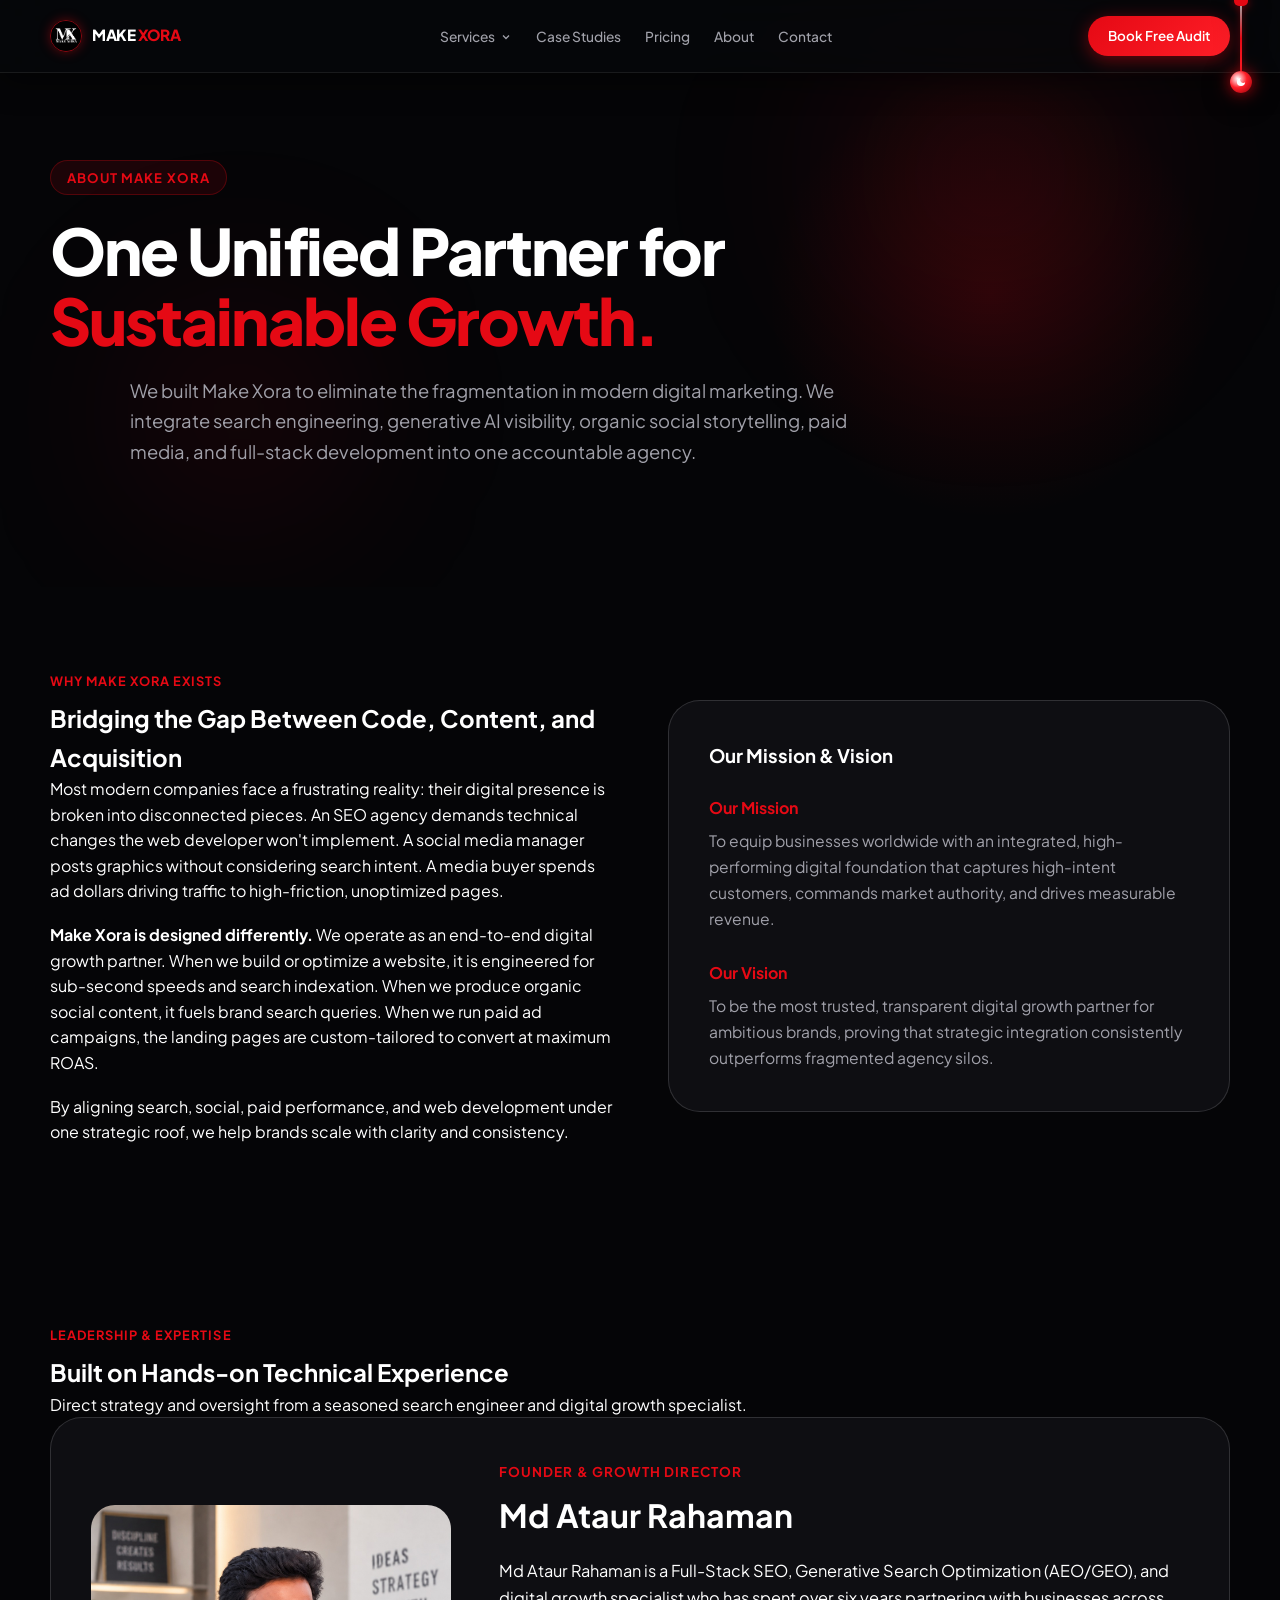
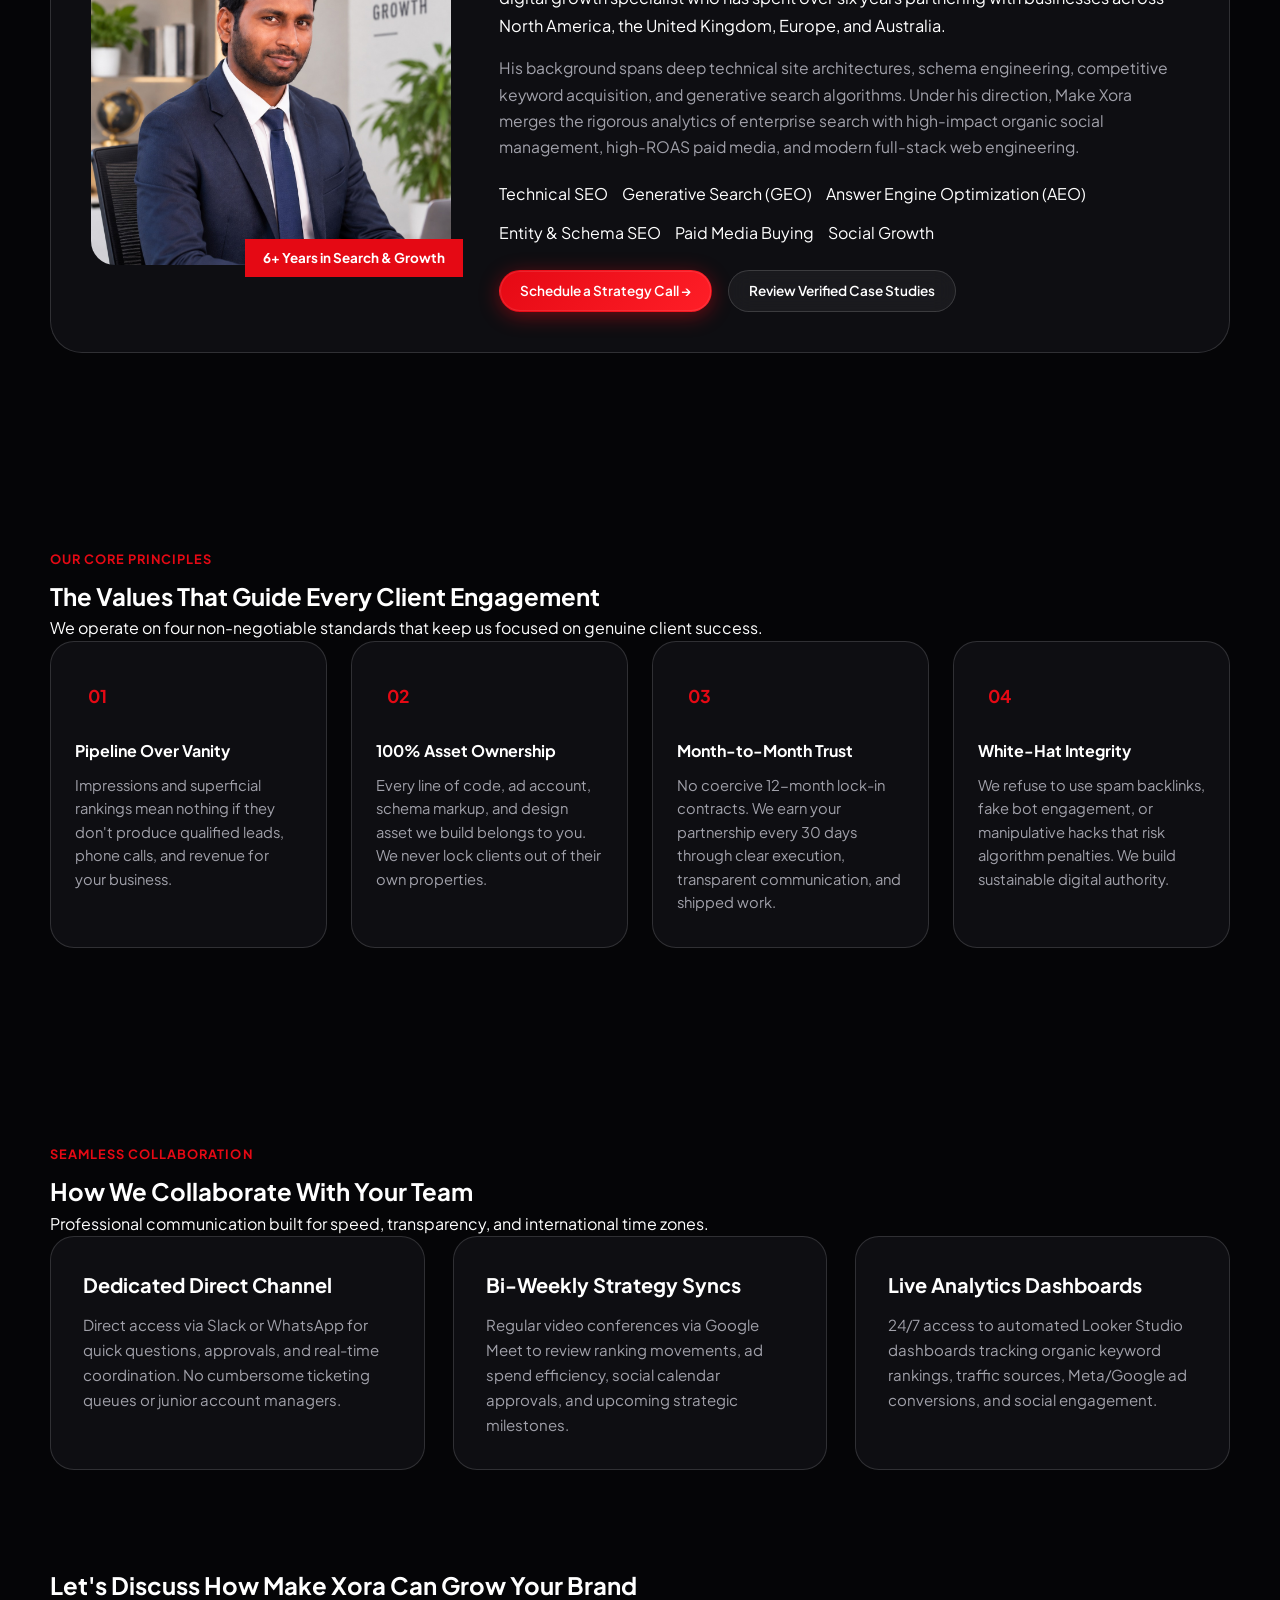
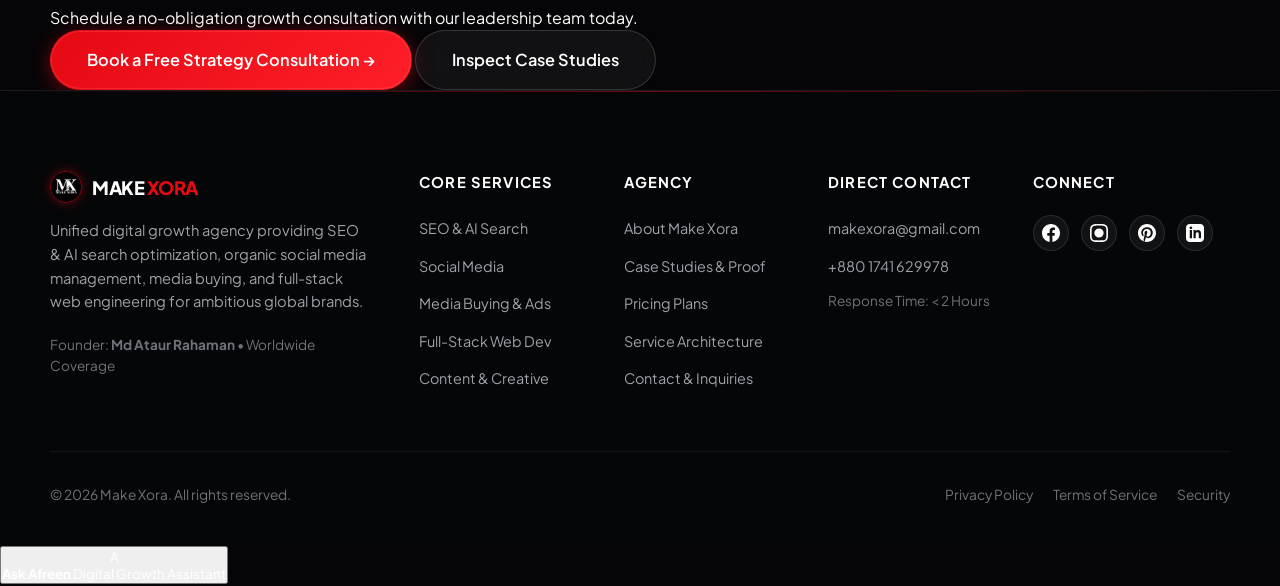
==== commit 672c983f: "Fix asset caching with v=3.1.0 cache busters, revalidate headers, and bulletproof solar system orbit" ====
--- a/about.html
+++ b/about.html
@@ -16,10 +16,10 @@
     (function() {
       try {
         var saved = localStorage.getItem('makexora-theme');
-        if (saved === 'dark') {
+        if (saved === 'light') {
+          document.documentElement.setAttribute('data-theme', 'light');
+        } else {
           document.documentElement.setAttribute('data-theme', 'dark');
-        } else {
-          document.documentElement.setAttribute('data-theme', 'light');
         }
       } catch (e) {}
     })();
@@ -27,7 +27,7 @@
 
   <!-- CSS -->
   <link rel="stylesheet" href="assets/css/main.css">
-  <link rel="stylesheet" href="assets/css/redesign.css">
+  <link rel="stylesheet" href="assets/css/redesign.css?v=3.1.0">
 </head>
 <body>
   <!-- ==========================================================================
@@ -412,7 +412,7 @@
     </div>
   </footer>
 
-  <script src="assets/js/main.js"></script>
+  <script src="assets/js/main.js?v=3.1.0"></script>
   <script src="assets/js/assistant.js"></script>
 </body>
 </html>
--- a/assets/css/redesign.css
+++ b/assets/css/redesign.css
@@ -260,203 +260,745 @@
 }
 
 /* --------------------------------------------------------------------------
-   HERO SECTION (FULL EXPANSIVE AREA & BACKGROUND ANIMATION)
+   HERO SECTION (FULL-WIDTH 100% WIDE WITH 4 ANIMATED BOXES IN ONE LINE)
+   Strict Palette: Near Black (#080808), Deep Black (#111111), Vivid Red (#E50914),
+   Dark Red (#B00000), Pure White (#FFFFFF), Soft White (#D0D0D0), Border (#292929)
    -------------------------------------------------------------------------- */
-.ref-hero-section {
+.ref-hero-fullwide {
+  width: 100%;
+  background: #080808;
+  padding: 30px 50px 42px;
   position: relative;
-  background: #050507;
-  padding: 60px 50px 24px;
-  min-height: 90vh;
+  overflow: hidden;
+  border-bottom: 1px solid #292929;
   display: flex;
   flex-direction: column;
   justify-content: space-between;
-  align-items: center;
-  overflow: hidden;
-  text-align: center;
-}
-
-/* Full Area Ambient Background Animation */
-.ref-hero-bg-stage {
+}
+
+/* Background Topographic Wireframe Curves */
+.ref-hero-contour-svg {
+  position: absolute;
+  inset: 0;
+  width: 100%;
+  height: 100%;
+  pointer-events: none;
+  z-index: 1;
+  opacity: 0.9;
+}
+
+/* Subtle Right Ambient Glow */
+.ref-hero-ambient-glow {
+  position: absolute;
+  top: 45%;
+  right: 10%;
+  width: 750px;
+  height: 580px;
+  max-width: 90vw;
+  background: radial-gradient(ellipse at center, rgba(229, 9, 20, 0.35) 0%, rgba(176, 0, 0, 0.12) 40%, transparent 70%);
+  filter: blur(60px);
+  pointer-events: none;
+  z-index: 1;
+}
+
+/* --------------------------------------------------------------------------
+   1. FULL-WIDTH NAVIGATION BAR (AT TOP OF HERO)
+   -------------------------------------------------------------------------- */
+.ref-hero-full-nav {
+  display: flex;
+  align-items: center;
+  justify-content: space-between;
+  width: 100%;
+  margin-bottom: 38px;
+  z-index: 10;
+  position: relative;
+}
+
+.ref-hero-brand {
+  display: inline-flex;
+  align-items: center;
+  gap: 10px;
+  text-decoration: none;
+}
+
+.ref-hero-brand-img {
+  width: 26px;
+  height: 26px;
+  object-fit: contain;
+}
+
+.ref-hero-brand-name {
+  font-size: 1.18rem;
+  font-weight: 800;
+  color: #FFFFFF;
+  letter-spacing: -0.02em;
+}
+
+.ref-hero-brand-name span {
+  color: #E50914;
+}
+
+.ref-hero-nav-menu {
+  display: flex;
+  align-items: center;
+  gap: 32px;
+  list-style: none;
+  margin: 0;
+  padding: 0;
+}
+
+.ref-hero-nav-link {
+  color: #D0D0D0;
+  text-decoration: none;
+  font-size: 0.92rem;
+  font-weight: 500;
+  transition: all 0.2s ease;
+  display: inline-flex;
+  align-items: center;
+  gap: 6px;
+  position: relative;
+}
+
+.ref-hero-nav-link:hover,
+.ref-hero-nav-link.active {
+  color: #FFFFFF;
+}
+
+.ref-hero-nav-dropdown-wrap {
+  position: relative;
+}
+
+.ref-hero-nav-dropdown {
+  position: absolute;
+  top: 100%;
+  left: 50%;
+  transform: translateX(-50%) translateY(10px);
+  background: #111111;
+  border: 1px solid #292929;
+  border-radius: 12px;
+  padding: 8px;
+  min-width: 240px;
+  display: none;
+  opacity: 0;
+  transition: all 0.2s ease;
+  z-index: 100;
+  box-shadow: 0 16px 36px rgba(0, 0, 0, 0.8), 0 0 20px rgba(229, 9, 20, 0.15);
+}
+
+.ref-hero-nav-dropdown-wrap:hover .ref-hero-nav-dropdown {
+  display: block;
+  opacity: 1;
+  transform: translateX(-50%) translateY(4px);
+}
+
+.ref-hero-dropdown-link {
+  display: block;
+  padding: 9px 14px;
+  color: #D0D0D0;
+  text-decoration: none;
+  font-size: 0.86rem;
+  border-radius: 8px;
+  transition: all 0.2s ease;
+}
+
+.ref-hero-dropdown-link:hover {
+  background: rgba(229, 9, 20, 0.15);
+  color: #FFFFFF;
+}
+
+/* Two CTA buttons on the right */
+.ref-hero-nav-actions {
+  display: flex;
+  align-items: center;
+  gap: 12px;
+}
+
+.ref-hero-nav-btn-outline {
+  display: inline-flex;
+  align-items: center;
+  justify-content: center;
+  padding: 7px 20px;
+  border-radius: 9999px;
+  border: 1px solid #292929;
+  background: transparent;
+  color: #D0D0D0;
+  font-size: 0.88rem;
+  font-weight: 500;
+  text-decoration: none;
+  transition: all 0.2s ease;
+}
+
+.ref-hero-nav-btn-outline:hover {
+  border-color: #E50914;
+  color: #FFFFFF;
+}
+
+.ref-hero-nav-btn-solid {
+  display: inline-flex;
+  align-items: center;
+  justify-content: center;
+  padding: 7px 22px;
+  border-radius: 9999px;
+  background: #FFFFFF;
+  color: #080808;
+  font-size: 0.88rem;
+  font-weight: 600;
+  text-decoration: none;
+  transition: all 0.2s ease;
+}
+
+.ref-hero-nav-btn-solid:hover {
+  background: #E50914;
+  color: #FFFFFF;
+  box-shadow: 0 0 16px rgba(229, 9, 20, 0.45);
+}
+
+/* --------------------------------------------------------------------------
+   2. MAIN HERO GRID (LEFT CONTENT + RIGHT 3D VISUAL)
+   -------------------------------------------------------------------------- */
+.ref-hero-main-split {
+  display: grid;
+  grid-template-columns: 1.15fr 0.85fr;
+  gap: 40px;
+  align-items: center;
+  width: 100%;
+  z-index: 2;
+  position: relative;
+  margin-bottom: 24px;
+}
+
+.ref-hero-left-content {
+  display: flex;
+  flex-direction: column;
+  align-items: flex-start;
+  text-align: left;
+}
+
+.ref-hero-title {
+  font-size: clamp(2.4rem, 4.2vw, 4rem);
+  font-weight: 800;
+  line-height: 1.14;
+  color: #FFFFFF;
+  letter-spacing: -0.025em;
+  margin: 0 0 18px 0;
+  text-shadow: 0 4px 20px rgba(0, 0, 0, 0.8);
+}
+
+.ref-hero-desc {
+  font-size: 15px;
+  line-height: 1.65;
+  color: #D0D0D0;
+  max-width: 540px;
+  margin: 0 0 28px 0;
+  font-weight: 400;
+}
+
+.ref-hero-cta-group {
+  display: flex;
+  align-items: center;
+  gap: 20px;
+  flex-wrap: wrap;
+}
+
+.ref-btn-primary-pill {
+  display: inline-flex;
+  align-items: center;
+  justify-content: center;
+  padding: 13px 32px;
+  border-radius: 9999px;
+  background: linear-gradient(135deg, #E50914 0%, #B00000 100%);
+  color: #FFFFFF;
+  font-size: 0.94rem;
+  font-weight: 600;
+  text-decoration: none;
+  box-shadow: 0 4px 18px rgba(229, 9, 20, 0.45);
+  transition: all 0.25s ease;
+  border: none;
+  cursor: pointer;
+}
+
+.ref-btn-primary-pill:hover {
+  transform: translateY(-2px);
+  box-shadow: 0 8px 24px rgba(229, 9, 20, 0.65);
+  color: #FFFFFF;
+}
+
+.ref-btn-link-arrow {
+  display: inline-flex;
+  align-items: center;
+  gap: 8px;
+  color: #D0D0D0;
+  font-size: 0.94rem;
+  font-weight: 500;
+  text-decoration: none;
+  transition: all 0.2s ease;
+  cursor: pointer;
+}
+
+.ref-btn-link-arrow:hover {
+  color: #FFFFFF;
+  transform: translateX(3px);
+}
+
+/* --------------------------------------------------------------------------
+   SOLAR-SYSTEM HERO VISUAL (MAKE XORA FLOATING ANIMATED ORBIT SYSTEM)
+   Central Sun (MX Identity) + 6 Revolving Service Planets + Concentric Rings
+   Coplanar Solar-System Geometry, 3D Depth Sorting, Mathematical Orbit Lock
+   -------------------------------------------------------------------------- */
+.ref-hero-right-visual {
+  display: flex;
+  align-items: center;
+  justify-content: center;
+  position: relative;
+  width: 100%;
+  min-height: 480px;
+  overflow: visible;
+}
+
+.solar-system-stage {
+  position: relative;
+  width: 680px;
+  height: 420px;
+  max-width: 100%;
+  display: flex;
+  align-items: center;
+  justify-content: center;
+  animation: solarFloat 7s ease-in-out infinite alternate;
+  cursor: default;
+}
+
+/* Ambient Volumetric Red Aura */
+.solar-ambient-glow {
+  position: absolute;
+  top: 50%;
+  left: 50%;
+  transform: translate(-50%, -50%);
+  width: 620px;
+  height: 380px;
+  background: radial-gradient(ellipse at 50% 50%, rgba(229, 9, 20, 0.5) 0%, rgba(176, 0, 0, 0.2) 48%, transparent 75%);
+  filter: blur(52px);
+  pointer-events: none;
+  z-index: 1;
+}
+
+/* Orbital Rings SVG Layer: Completely stable, coplanar in perspective space */
+.solar-rings-svg {
   position: absolute;
   top: 0;
   left: 0;
   width: 100%;
   height: 100%;
-  overflow: hidden;
+  pointer-events: none;
+  z-index: 2;
+}
+
+/* Light Stream Animations along stationary orbital paths */
+.solar-dash-stream-fast {
+  animation: orbitDashStream 18s linear infinite;
+}
+
+.solar-dash-stream-mid {
+  animation: orbitDashStream 28s linear infinite;
+}
+
+.solar-dash-stream-slow {
+  animation: orbitDashStream 42s linear infinite;
+}
+
+@keyframes orbitDashStream {
+  from { stroke-dashoffset: 0; }
+  to { stroke-dashoffset: -1000; }
+}
+
+/* --------------------------------------------------------------------------
+   CENTRAL SUN (MX DIGITAL MARKETING AGENCY)
+   -------------------------------------------------------------------------- */
+.solar-central-sun {
+  position: absolute;
+  top: 50%;
+  left: 50%;
+  transform: translate(-50%, -50%);
+  width: 172px;
+  height: 172px;
+  border-radius: 50%;
+  z-index: 6;
+  pointer-events: none;
+}
+
+.solar-sun-corona {
+  position: absolute;
+  inset: -22px;
+  border-radius: 50%;
+  background: radial-gradient(circle, rgba(229, 9, 20, 0.95) 0%, rgba(229, 9, 20, 0.5) 42%, rgba(176, 0, 0, 0.2) 62%, transparent 78%);
+  filter: blur(18px);
+  animation: sunCoronaPulse 4s ease-in-out infinite alternate;
+}
+
+.solar-flare-streak {
+  position: absolute;
+  top: 50%;
+  left: 50%;
+  transform: translate(-50%, -50%);
+  width: 360px;
+  height: 4px;
+  background: linear-gradient(90deg, transparent 0%, rgba(229, 9, 20, 0.4) 20%, #ff4d4d 45%, #ffffff 50%, #ff4d4d 55%, rgba(229, 9, 20, 0.4) 80%, transparent 100%);
+  filter: blur(1.5px);
   pointer-events: none;
   z-index: 1;
-}
-
-.ref-hero-bg-glow-core {
+  animation: flarePulse 4s ease-in-out infinite alternate;
+}
+
+.solar-sun-body {
   position: absolute;
-  top: 38%;
-  left: 50%;
-  width: 1100px;
-  height: 650px;
-  max-width: 95vw;
-  background: radial-gradient(ellipse at center, rgba(229, 9, 20, 0.46) 0%, rgba(229, 9, 20, 0.16) 42%, rgba(5, 5, 7, 0) 74%);
-  transform: translate(-50%, -50%);
-  filter: blur(55px);
-  z-index: 1;
+  inset: 0;
+  border-radius: 50%;
+  background: radial-gradient(circle at 45% 36%, #ff2a2a 0%, #ba0000 32%, #580003 68%, #160001 92%, #080808 100%);
+  border: 2.5px solid #ff3b3b;
+  box-shadow: 0 0 50px #E50914, 0 0 100px rgba(229, 9, 20, 0.55), inset 0 0 35px #ff2525, inset 0 0 16px rgba(255, 255, 255, 0.7);
+  display: flex;
+  align-items: center;
+  justify-content: center;
+  overflow: hidden;
+  animation: sunBreathing 5s ease-in-out infinite alternate;
+}
+
+.solar-sun-matrix-grid {
+  position: absolute;
+  inset: 0;
+  border-radius: 50%;
+  background-image: radial-gradient(rgba(255, 255, 255, 0.35) 1px, transparent 1px);
+  background-size: 7px 7px;
+  mix-blend-mode: overlay;
   pointer-events: none;
-  animation: heroCorePulse 5s ease-in-out infinite alternate;
-}
-
-.ref-hero-bg-ring-main {
+  opacity: 0.65;
+}
+
+.solar-sun-specular {
   position: absolute;
-  top: 40%;
-  left: 50%;
-  width: 860px;
-  height: 280px;
-  max-width: 96vw;
-  border: 2px solid rgba(255, 30, 39, 0.65);
+  top: 3px;
+  left: 14%;
+  width: 72%;
+  height: 38%;
   border-radius: 50%;
-  transform: translate(-50%, -50%) rotate(-12deg);
-  box-shadow: 0 0 35px rgba(229, 9, 20, 0.7), inset 0 0 25px rgba(229, 9, 20, 0.4);
+  background: linear-gradient(180deg, rgba(255, 255, 255, 0.6) 0%, rgba(255, 255, 255, 0) 100%);
+  filter: blur(2px);
+  pointer-events: none;
+}
+
+.solar-sun-brand {
+  display: flex;
+  flex-direction: column;
+  align-items: center;
+  justify-content: center;
+  text-align: center;
   z-index: 2;
+  user-select: none;
+}
+
+.solar-sun-logo-mx {
+  font-size: 2.55rem;
+  font-weight: 900;
+  line-height: 1;
+  letter-spacing: -0.04em;
+  margin-bottom: 5px;
+}
+
+.solar-sun-logo-mx .mx-m {
+  color: #FFFFFF;
+  text-shadow: 0 2px 10px rgba(0, 0, 0, 0.9);
+}
+
+.solar-sun-logo-mx .mx-x {
+  color: #FF2020;
+  text-shadow: 0 0 20px rgba(255, 32, 32, 0.95), 0 2px 10px rgba(0, 0, 0, 0.9);
+}
+
+.solar-sun-tagline {
+  display: flex;
+  flex-direction: column;
+  font-family: var(--font-sans, system-ui, -apple-system, sans-serif);
+  font-size: 0.62rem;
+  font-weight: 800;
+  letter-spacing: 0.22em;
+  line-height: 1.25;
+  color: #FFFFFF;
+  text-shadow: 0 2px 8px rgba(0, 0, 0, 0.95);
+}
+
+/* --------------------------------------------------------------------------
+   PLANETS TRACK & 6 SERVICE NODES
+   -------------------------------------------------------------------------- */
+.solar-planets-track {
+  position: absolute;
+  inset: 0;
+  width: 100%;
+  height: 100%;
   pointer-events: none;
-  animation: heroRingFloat 7s ease-in-out infinite alternate;
-}
-
-.ref-hero-bg-ring-outer {
+  z-index: 5;
+}
+
+.solar-planet-orbit-wrapper {
   position: absolute;
-  top: 40%;
-  left: 50%;
-  width: 1080px;
-  height: 350px;
-  max-width: 98vw;
-  border: 1px dashed rgba(255, 30, 39, 0.35);
+  top: 0;
+  left: 0;
+  width: 86px;
+  height: 86px;
+  pointer-events: none;
+  will-change: transform, opacity;
+  transform-origin: center center;
+}
+
+/* Default initial static positions on ellipse (340, 210, rx=260, ry=130) */
+/* Prevents layout shift before JavaScript engine kicks in */
+.planet-pos-1 { transform: translate3d(297px, 37px, 0) scale(0.88); z-index: 4; }
+.planet-pos-2 { transform: translate3d(522px, 102px, 0) scale(0.96); z-index: 4; }
+.planet-pos-3 { transform: translate3d(522px, 232px, 0) scale(1.04); z-index: 10; }
+.planet-pos-4 { transform: translate3d(297px, 297px, 0) scale(1.10); z-index: 10; }
+.planet-pos-5 { transform: translate3d(72px, 232px, 0) scale(1.04); z-index: 10; }
+.planet-pos-6 { transform: translate3d(72px, 102px, 0) scale(0.96); z-index: 4; }
+
+.solar-planet-node {
+  pointer-events: auto;
+  text-decoration: none;
+  display: block;
+  width: 100%;
+  height: 100%;
+}
+
+.solar-planet-sphere {
+  position: relative;
+  width: 86px;
+  height: 86px;
   border-radius: 50%;
-  transform: translate(-50%, -50%) rotate(24deg);
-  z-index: 2;
+  background: radial-gradient(circle at 38% 28%, #2d303a 0%, #15161e 42%, #06070a 88%);
+  border: 1.5px solid rgba(229, 9, 20, 0.85);
+  box-shadow: 0 0 22px rgba(229, 9, 20, 0.7), 0 10px 22px rgba(0, 0, 0, 0.95), inset 0 -10px 16px rgba(229, 9, 20, 0.9), inset 0 2px 4px rgba(255, 255, 255, 0.45);
+  display: flex;
+  flex-direction: column;
+  align-items: center;
+  justify-content: center;
+  padding: 6px;
+  text-align: center;
+  transition: transform 0.3s cubic-bezier(0.16, 1, 0.3, 1), box-shadow 0.3s ease, border-color 0.3s ease;
+  cursor: pointer;
+}
+
+.solar-planet-sphere:hover {
+  transform: scale(1.16);
+  border-color: #FF2020;
+  box-shadow: 0 0 35px #FF2020, 0 12px 28px rgba(0, 0, 0, 0.95), inset 0 -12px 20px rgba(255, 32, 32, 0.95), inset 0 2px 6px rgba(255, 255, 255, 0.8);
+}
+
+.solar-planet-specular {
+  position: absolute;
+  top: 4px;
+  left: 18%;
+  width: 64%;
+  height: 32%;
+  border-radius: 50%;
+  background: linear-gradient(180deg, rgba(255, 255, 255, 0.75) 0%, rgba(255, 255, 255, 0.05) 80%, transparent 100%);
   pointer-events: none;
-  animation: heroRingSpin 36s linear infinite;
-}
-
-.ref-hero-bg-ring-subtle {
+}
+
+.solar-planet-icon {
+  color: #FFFFFF;
+  display: flex;
+  align-items: center;
+  justify-content: center;
+  margin-bottom: 2px;
+  filter: drop-shadow(0 2px 8px rgba(0, 0, 0, 0.85));
+  transition: transform 0.2s ease;
+}
+
+.solar-planet-sphere:hover .solar-planet-icon {
+  transform: scale(1.1);
+}
+
+.solar-planet-label {
+  font-size: 0.68rem;
+  font-weight: 700;
+  color: #FFFFFF;
+  line-height: 1.15;
+  letter-spacing: -0.01em;
+  text-shadow: 0 2px 8px rgba(0, 0, 0, 0.95);
+  pointer-events: none;
+}
+
+/* Animations */
+@keyframes solarFloat {
+  0% { transform: translateY(0px); }
+  100% { transform: translateY(-14px); }
+}
+
+@keyframes sunCoronaPulse {
+  0% { transform: scale(0.95); opacity: 0.8; }
+  100% { transform: scale(1.08); opacity: 1; }
+}
+
+@keyframes sunBreathing {
+  0% { transform: scale(0.98); }
+  100% { transform: scale(1.02); }
+}
+
+@keyframes flarePulse {
+  0% { opacity: 0.7; transform: translate(-50%, -50%) scaleX(0.95); }
+  100% { opacity: 1; transform: translate(-50%, -50%) scaleX(1.05); }
+}
+
+@media (min-width: 1440px) {
+  .solar-system-stage {
+    width: 720px;
+    height: 440px;
+  }
+}
+
+@media (max-width: 1200px) {
+  .solar-system-stage {
+    transform: scale(0.9);
+  }
+}
+
+@media (max-width: 1024px) {
+  .solar-system-stage {
+    transform: scale(0.8);
+  }
+}
+
+@media (max-width: 640px) {
+  .solar-system-stage {
+    transform: scale(0.56);
+    margin: -40px auto;
+  }
+  .ref-hero-right-visual {
+    min-height: 320px;
+  }
+}
+
+/* --------------------------------------------------------------------------
+   4. 4 ANIMATED BOXES IN ONE LINE ACROSS FULL WIDTH
+   -------------------------------------------------------------------------- */
+.ref-hero-animated-boxes-row {
+  display: grid;
+  grid-template-columns: repeat(4, 1fr);
+  gap: 20px;
+  width: 100%;
+  margin-top: 36px;
+  position: relative;
+  z-index: 5;
+}
+
+.ref-anim-box {
+  position: relative;
+  background: rgba(17, 17, 17, 0.75);
+  border: 1px solid #292929;
+  border-radius: 14px;
+  padding: 22px 22px 20px;
+  text-decoration: none;
+  transition: all 0.3s cubic-bezier(0.16, 1, 0.3, 1);
+  backdrop-filter: blur(14px);
+  -webkit-backdrop-filter: blur(14px);
+  display: flex;
+  flex-direction: column;
+  overflow: hidden;
+  box-shadow: 0 8px 24px rgba(0, 0, 0, 0.5), inset 0 1px 0 rgba(255, 255, 255, 0.05);
+}
+
+/* Staggered organic breathing float animation */
+.ref-anim-box-1 { animation: boxFloat 5s ease-in-out infinite alternate; animation-delay: 0s; }
+.ref-anim-box-2 { animation: boxFloat 5s ease-in-out infinite alternate; animation-delay: 0.7s; }
+.ref-anim-box-3 { animation: boxFloat 5s ease-in-out infinite alternate; animation-delay: 1.4s; }
+.ref-anim-box-4 { animation: boxFloat 5s ease-in-out infinite alternate; animation-delay: 2.1s; }
+
+/* Glowing animated top neon line with running light beam */
+.ref-box-neon-bar {
   position: absolute;
-  top: 40%;
-  left: 50%;
-  width: 620px;
-  height: 200px;
-  max-width: 90vw;
-  border: 1px solid rgba(255, 255, 255, 0.08);
-  border-radius: 50%;
-  transform: translate(-50%, -50%) rotate(-35deg);
-  box-shadow: 0 0 20px rgba(229, 9, 20, 0.3);
-  z-index: 1;
-  pointer-events: none;
-  animation: heroRingFloatRev 8s ease-in-out infinite alternate;
-}
-
-@keyframes heroCorePulse {
-  0% {
-    opacity: 0.75;
-    transform: translate(-50%, -50%) scale(0.95);
-  }
-
-  100% {
-    opacity: 1;
-    transform: translate(-50%, -50%) scale(1.08);
-  }
-}
-
-@keyframes heroRingFloat {
-  0% {
-    transform: translate(-50%, -50%) rotate(-12deg) scale(0.97);
-  }
-
-  100% {
-    transform: translate(-50%, -50%) rotate(-8deg) scale(1.03);
-  }
-}
-
-@keyframes heroRingFloatRev {
-  0% {
-    transform: translate(-50%, -50%) rotate(-35deg) scale(1.03);
-  }
-
-  100% {
-    transform: translate(-50%, -50%) rotate(-30deg) scale(0.96);
-  }
-}
-
-@keyframes heroRingSpin {
-  from {
-    transform: translate(-50%, -50%) rotate(0deg);
-  }
-
-  to {
-    transform: translate(-50%, -50%) rotate(360deg);
-  }
-}
-
-/* Hero Center Content Architecture */
-.ref-hero-center-content {
-  position: relative;
-  z-index: 3;
-  max-width: 1040px;
-  margin: 20px auto 40px;
-  display: flex;
-  flex-direction: column;
-  align-items: center;
-}
-
-.ref-hero-eyebrow-badge {
+  top: 0;
+  left: 0;
+  width: 100%;
+  height: 2px;
+  background: linear-gradient(90deg, transparent 0%, rgba(229, 9, 20, 0.3) 20%, #E50914 50%, #FFFFFF 60%, #E50914 70%, transparent 100%);
+  background-size: 200% 100%;
+  animation: neonBeamSweep 4s linear infinite;
+  opacity: 0.85;
+}
+
+.ref-anim-box-2 .ref-box-neon-bar { animation-delay: 1s; }
+.ref-anim-box-3 .ref-box-neon-bar { animation-delay: 2s; }
+.ref-anim-box-4 .ref-box-neon-bar { animation-delay: 3s; }
+
+/* Icon Container */
+.ref-box-icon-wrap {
+  width: 36px;
+  height: 36px;
+  border-radius: 8px;
+  background: rgba(229, 9, 20, 0.12);
+  border: 1px solid rgba(229, 9, 20, 0.3);
   display: inline-flex;
   align-items: center;
-  gap: 10px;
-  background: rgba(18, 19, 26, 0.78);
-  border: 1px solid rgba(255, 255, 255, 0.1);
-  border-top: 1.5px solid rgba(229, 9, 20, 0.6);
-  backdrop-filter: blur(14px);
-  padding: 8px 20px;
-  border-radius: var(--radius-pill);
-  font-family: var(--font-mono);
-  font-size: 0.8rem;
+  justify-content: center;
+  color: #E50914;
+  margin-bottom: 14px;
+  transition: all 0.3s ease;
+}
+
+.ref-box-title {
+  color: #FFFFFF;
+  font-size: 1rem;
   font-weight: 700;
-  text-transform: uppercase;
-  letter-spacing: 0.14em;
-  color: #ffffff;
-  margin-bottom: 24px;
-  box-shadow: 0 8px 24px rgba(0, 0, 0, 0.5);
-}
-
-.ref-hero-main-title {
-  font-size: clamp(2.6rem, 5.2vw, 4.6rem);
-  font-weight: 900;
-  line-height: 1.1;
-  color: #ffffff;
-  letter-spacing: -0.03em;
-  margin-bottom: 22px;
-  text-shadow: 0 10px 40px rgba(0, 0, 0, 0.95);
-}
-
-.ref-hero-main-desc {
-  font-size: clamp(1.02rem, 1.6vw, 1.2rem);
-  line-height: 1.65;
-  color: #d4d4d8;
-  max-width: 860px;
-  margin: 0 auto 34px;
+  margin: 0 0 8px 0;
+  transition: color 0.2s ease;
+}
+
+.ref-box-desc {
+  color: #A0A0A0;
+  font-size: 0.82rem;
+  line-height: 1.55;
+  margin: 0;
   font-weight: 400;
-}
-
-.ref-hero-cta-group {
-  display: flex;
-  align-items: center;
+  transition: color 0.2s ease;
+}
+
+/* Hover State Animation */
+.ref-anim-box:hover {
+  transform: translateY(-6px) scale(1.02);
+  border-color: #E50914;
+  box-shadow: 0 16px 36px rgba(0, 0, 0, 0.8), 0 0 28px rgba(229, 9, 20, 0.35);
+  background: rgba(22, 22, 25, 0.9);
+}
+
+.ref-anim-box:hover .ref-box-neon-bar {
+  height: 3px;
+  opacity: 1;
+}
+
+.ref-anim-box:hover .ref-box-icon-wrap {
+  background: #E50914;
+  color: #FFFFFF;
+  border-color: #E50914;
+  box-shadow: 0 0 14px rgba(229, 9, 20, 0.6);
+  transform: scale(1.08);
+}
+
+.ref-anim-box:hover .ref-box-title {
+  color: #FFFFFF;
+}
+
+.ref-anim-box:hover .ref-box-desc {
+  color: #D0D0D0;
+}
+
+/* --------------------------------------------------------------------------
+   TRUST STATS BAR (PRESERVING ALL PROOF POINTS BENEATH HERO)
+   -------------------------------------------------------------------------- */
+.ref-trust-strip-container {
+  width: 100%;
+  background: #080808;
+  padding: 18px 50px 24px;
+  display: flex;
   justify-content: center;
-  gap: 16px;
-  flex-wrap: wrap;
-  margin-bottom: 42px;
-}
-
-.ref-btn-lg {
-  padding: 14px 34px !important;
-  font-size: 1rem !important;
-}
-
-/* Trust Proof Badges Strip */
-.ref-hero-trust-strip {
+}
+
+.ref-trust-strip {
   display: flex;
   align-items: center;
   justify-content: center;
@@ -465,124 +1007,110 @@
   max-width: 980px;
 }
 
-.ref-hero-trust-item {
-  background: rgba(14, 15, 22, 0.75);
-  border: 1px solid rgba(255, 255, 255, 0.08);
+.ref-trust-badge {
+  background: #0d0e12;
+  border: 1px solid #292929;
   border-top: 1px solid rgba(229, 9, 20, 0.45);
-  backdrop-filter: blur(12px);
-  padding: 10px 20px;
-  border-radius: var(--radius-pill);
+  border-radius: 9999px;
+  padding: 8px 18px;
   display: inline-flex;
   align-items: center;
   gap: 10px;
-  box-shadow: 0 6px 20px rgba(0, 0, 0, 0.4);
   transition: all 0.25s ease;
 }
 
-.ref-hero-trust-item:hover {
-  border-color: rgba(229, 9, 20, 0.75);
+.ref-trust-badge:hover {
+  border-color: #E50914;
   transform: translateY(-2px);
-  box-shadow: 0 10px 25px rgba(229, 9, 20, 0.25);
-}
-
-.ref-trust-num {
-  font-size: 1.15rem;
+  box-shadow: 0 8px 20px rgba(229, 9, 20, 0.25);
+}
+
+.ref-trust-stat-num {
+  font-size: 1.05rem;
   font-weight: 800;
-  color: #ffffff;
-}
-
-.ref-trust-lbl {
-  font-size: 0.82rem;
-  color: var(--text-dim);
+  color: #FFFFFF;
+}
+
+.ref-trust-stat-lbl {
+  font-size: 0.8rem;
+  color: #A0A0A0;
   font-weight: 500;
 }
 
-
-/* Sub-Hero Bar */
-.ref-subhero-bar {
-  display: flex;
-  align-items: center;
-  justify-content: space-between;
-  padding: 24px 0 6px;
-  border-top: 1px solid rgba(255, 255, 255, 0.08);
-  position: relative;
-  z-index: 2;
-  flex-wrap: wrap;
-  gap: 18px;
-}
-
-.ref-subhero-tagline-col {
-  display: flex;
-  flex-direction: column;
-  gap: 3px;
-}
-
-.ref-subhero-tagline {
-  font-family: var(--font-mono);
-  font-size: 0.86rem;
-  font-weight: 700;
-  text-transform: uppercase;
-  letter-spacing: 0.14em;
-  color: #ffffff;
-}
-
-.ref-subhero-desc {
-  font-size: 0.9rem;
-  color: var(--text-dim);
-}
-
-.ref-subhero-actions {
-  display: flex;
-  align-items: center;
-  gap: 24px;
-}
-
-.ref-subhero-socials {
-  display: flex;
-  align-items: center;
-  gap: 12px;
-}
-
-.ref-subhero-social-btn {
-  width: 34px;
-  height: 34px;
-  border-radius: 50%;
-  background: rgba(255, 255, 255, 0.05);
-  border: 1px solid rgba(255, 255, 255, 0.1);
-  display: flex;
-  align-items: center;
-  justify-content: center;
-  color: #d4d4d8;
-  text-decoration: none;
-  transition: all 0.2s ease;
-}
-
-.ref-subhero-social-btn:hover {
-  background: var(--brand-red);
-  border-color: var(--brand-red);
-  color: #ffffff;
-  transform: translateY(-2px);
-  box-shadow: 0 0 16px rgba(229, 9, 20, 0.7);
-}
-
-.ref-subhero-down-scroll {
-  width: 38px;
-  height: 38px;
-  border-radius: 50%;
-  background: var(--brand-red);
-  color: #ffffff;
-  display: flex;
-  align-items: center;
-  justify-content: center;
-  box-shadow: 0 0 18px rgba(229, 9, 20, 0.55);
-  transition: all 0.2s ease;
-  text-decoration: none;
-}
-
-.ref-subhero-down-scroll:hover {
-  background: var(--brand-red-bright);
-  transform: translateY(3px);
-  box-shadow: 0 0 25px rgba(229, 9, 20, 0.85);
+/* Animations */
+@keyframes neonBeamSweep {
+  0% { background-position: -200% 0; }
+  100% { background-position: 200% 0; }
+}
+
+@keyframes boxFloat {
+  0% { transform: translateY(0px); }
+  100% { transform: translateY(-4px); }
+}
+
+@keyframes techDomePulse {
+  0% { opacity: 0.65; transform: translateX(-50%) scale(0.95); }
+  100% { opacity: 1; transform: translateX(-50%) scale(1.08); }
+}
+
+@keyframes techOrbFloat {
+  0% { transform: translate(-50%, -46%) scale(0.92); opacity: 0.85; }
+  100% { transform: translate(-50%, -56%) scale(1.06); opacity: 1; }
+}
+
+@keyframes techCorePulse {
+  0% { transform: translate(-50%, -50%) scale(0.9); filter: brightness(1); }
+  100% { transform: translate(-50%, -50%) scale(1.15); filter: brightness(1.3); }
+}
+
+/* Responsive Rules */
+@media (max-width: 1100px) {
+  .ref-hero-main-split {
+    grid-template-columns: 1fr;
+    gap: 36px;
+    text-align: center;
+  }
+  .ref-hero-left-content {
+    align-items: center;
+    text-align: center;
+  }
+  .ref-hero-desc {
+    margin-left: auto;
+    margin-right: auto;
+  }
+  .ref-hero-cta-group {
+    justify-content: center;
+  }
+  .ref-hero-animated-boxes-row {
+    grid-template-columns: repeat(2, 1fr);
+    gap: 16px;
+  }
+  .ref-hero-nav-menu {
+    display: none;
+  }
+}
+
+@media (max-width: 640px) {
+  .ref-hero-fullwide {
+    padding: 20px 20px 32px !important;
+  }
+  .ref-hero-title {
+    font-size: 2.1rem;
+  }
+  .ref-hero-animated-boxes-row {
+    grid-template-columns: 1fr;
+    gap: 14px;
+  }
+  .ref-tech-disc-3d {
+    width: 280px;
+    height: 280px;
+  }
+  .ref-hero-right-visual {
+    height: 300px;
+  }
+  .ref-trust-strip-container {
+    padding: 10px 16px 20px;
+  }
 }
 
 /* --------------------------------------------------------------------------
@@ -1811,4 +2339,246 @@
 
 html[data-theme="light"] .ref-footer-link:hover {
   color: #ffffff !important;
-}+}
+/* Light Mode Hero Split Section Overrides */
+html[data-theme="light"] .ref-hero-section {
+  background: #f7f7fa !important;
+}
+
+html[data-theme="light"] .ref-hero-radial-glow {
+  background: radial-gradient(ellipse at center, rgba(229, 9, 20, 0.2) 0%, rgba(229, 9, 20, 0.08) 45%, rgba(247, 247, 250, 0) 75%) !important;
+}
+
+html[data-theme="light"] .ref-hero-mesh-grid {
+  background-image: radial-gradient(rgba(0, 0, 0, 0.07) 1px, transparent 1px) !important;
+}
+
+html[data-theme="light"] .ref-hero-badge-pill {
+  background: rgba(255, 255, 255, 0.9) !important;
+  border-color: rgba(0, 0, 0, 0.1) !important;
+  color: #18181b !important;
+  box-shadow: 0 4px 14px rgba(0, 0, 0, 0.06) !important;
+}
+
+html[data-theme="light"] .ref-hero-headline {
+  color: #09090b !important;
+  text-shadow: none !important;
+}
+
+html[data-theme="light"] .ref-hero-lead-text {
+  color: #4b5563 !important;
+}
+
+html[data-theme="light"] .ref-hero-link-arrow {
+  color: #18181b !important;
+}
+
+html[data-theme="light"] .ref-hero-link-arrow:hover {
+  color: var(--brand-red) !important;
+}
+
+html[data-theme="light"] .ref-step-indicator {
+  border-color: rgba(0, 0, 0, 0.25) !important;
+  color: #71717a !important;
+}
+
+html[data-theme="light"] .ref-step-indicator.active {
+  background: rgba(229, 9, 20, 0.12) !important;
+  border-color: var(--brand-red) !important;
+  color: var(--brand-red) !important;
+  box-shadow: 0 0 12px rgba(229, 9, 20, 0.25) !important;
+}
+
+html[data-theme="light"] .ref-arrow-btn {
+  background: rgba(0, 0, 0, 0.04) !important;
+  border-color: rgba(0, 0, 0, 0.12) !important;
+  color: #3f3f46 !important;
+}
+
+html[data-theme="light"] .ref-arrow-btn:hover {
+  background: rgba(229, 9, 20, 0.12) !important;
+  border-color: var(--brand-red) !important;
+  color: var(--brand-red) !important;
+}
+
+html[data-theme="light"] .ref-hero-frosted-card {
+  background: rgba(255, 255, 255, 0.88) !important;
+  border-color: rgba(0, 0, 0, 0.08) !important;
+  box-shadow: 0 6px 20px rgba(0, 0, 0, 0.05) !important;
+}
+
+html[data-theme="light"] .ref-hero-frosted-card:hover {
+  border-color: rgba(229, 9, 20, 0.5) !important;
+  box-shadow: 0 12px 28px rgba(0, 0, 0, 0.1), 0 0 20px rgba(229, 9, 20, 0.15) !important;
+}
+
+html[data-theme="light"] .ref-card-title {
+  color: #09090b !important;
+}
+
+html[data-theme="light"] .ref-card-desc {
+  color: #4b5563 !important;
+}
+
+html[data-theme="light"] .ref-disc-base-rim {
+  background: radial-gradient(circle, rgba(255, 255, 255, 0.95) 0%, rgba(226, 228, 235, 0.98) 75%) !important;
+  border-color: rgba(229, 9, 20, 0.45) !important;
+  box-shadow: 0 0 40px rgba(229, 9, 20, 0.35), inset 0 0 30px rgba(229, 9, 20, 0.2) !important;
+}
+
+html[data-theme="light"] .ref-hero-social-pill {
+  background: rgba(255, 255, 255, 0.9) !important;
+  border-color: rgba(0, 0, 0, 0.1) !important;
+  color: #3f3f46 !important;
+}
+
+html[data-theme="light"] .ref-hero-social-pill:hover {
+  background: var(--brand-red) !important;
+  color: #ffffff !important;
+  border-color: var(--brand-red) !important;
+}
+
+html[data-theme="light"] .ref-hero-trust-bar-container {
+  background: #f7f7fa !important;
+}
+
+html[data-theme="light"] .ref-hero-trust-item {
+  background: rgba(255, 255, 255, 0.9) !important;
+  border-color: rgba(0, 0, 0, 0.08) !important;
+  border-top-color: rgba(229, 9, 20, 0.45) !important;
+  box-shadow: 0 4px 16px rgba(0, 0, 0, 0.05) !important;
+}
+
+/* Light Mode Exact Screenshot Replica Overrides */
+html[data-theme="light"] .ref-hero-wrapper {
+  background: #f7f7fa !important;
+}
+
+html[data-theme="light"] .ref-hero-card {
+  background: #ffffff !important;
+  border-color: #e4e4e7 !important;
+  box-shadow: 0 10px 30px rgba(0, 0, 0, 0.06) !important;
+}
+
+html[data-theme="light"] .ref-hero-brand-name {
+  color: #080808 !important;
+}
+
+html[data-theme="light"] .ref-hero-nav-link {
+  color: #52525b !important;
+}
+
+html[data-theme="light"] .ref-hero-nav-link:hover,
+html[data-theme="light"] .ref-hero-nav-link.active {
+  color: #080808 !important;
+}
+
+html[data-theme="light"] .ref-hero-nav-btn-outline {
+  border-color: #d4d4d8 !important;
+  color: #3f3f46 !important;
+}
+
+html[data-theme="light"] .ref-hero-nav-btn-solid {
+  background: #080808 !important;
+  color: #ffffff !important;
+}
+
+html[data-theme="light"] .ref-hero-title {
+  color: #080808 !important;
+  text-shadow: none !important;
+}
+
+html[data-theme="light"] .ref-hero-desc {
+  color: #52525b !important;
+}
+
+html[data-theme="light"] .ref-btn-link-arrow {
+  color: #3f3f46 !important;
+}
+
+html[data-theme="light"] .ref-compact-card {
+  background: #f8f8fa !important;
+  border-color: #e4e4e7 !important;
+}
+
+html[data-theme="light"] .ref-card-heading {
+  color: #080808 !important;
+}
+
+html[data-theme="light"] .ref-card-text {
+  color: #71717a !important;
+}
+
+html[data-theme="light"] .ref-hero-social-pill {
+  background: #f4f4f5 !important;
+  border-color: #e4e4e7 !important;
+  color: #3f3f46 !important;
+}
+
+html[data-theme="light"] .ref-disc-base-rim {
+  background: radial-gradient(circle, #ffffff 0%, #ececef 80%) !important;
+}
+
+html[data-theme="light"] .ref-trust-strip-container {
+  background: #f7f7fa !important;
+}
+
+html[data-theme="light"] .ref-trust-badge {
+  background: #ffffff !important;
+  border-color: #e4e4e7 !important;
+}
+
+html[data-theme="light"] .ref-trust-stat-num {
+  color: #080808 !important;
+}
+
+html[data-theme="light"] .ref-trust-stat-lbl {
+  color: #71717a !important;
+}
+
+/* Light Mode Full-Width Hero Overrides */
+html[data-theme="light"] .ref-hero-fullwide {
+  background: #f7f7fa !important;
+  border-bottom-color: #e4e4e7 !important;
+}
+
+html[data-theme="light"] .ref-anim-box {
+  background: #ffffff !important;
+  border-color: #e4e4e7 !important;
+  box-shadow: 0 8px 24px rgba(0, 0, 0, 0.05) !important;
+}
+
+html[data-theme="light"] .ref-anim-box:hover {
+  background: #ffffff !important;
+  border-color: #E50914 !important;
+  box-shadow: 0 14px 34px rgba(0, 0, 0, 0.1), 0 0 20px rgba(229, 9, 20, 0.2) !important;
+}
+
+html[data-theme="light"] .ref-box-title {
+  color: #080808 !important;
+}
+
+html[data-theme="light"] .ref-box-desc {
+  color: #52525b !important;
+}
+
+html[data-theme="light"] .ref-box-icon-wrap {
+  background: rgba(229, 9, 20, 0.08) !important;
+  border-color: rgba(229, 9, 20, 0.25) !important;
+}
+
+/* Light Mode Solar System Overrides */
+html[data-theme="light"] .solar-planet-sphere {
+  background: radial-gradient(circle at 35% 30%, #ffffff 0%, #f4f4f7 50%, #e4e4e9 90%) !important;
+  border-color: rgba(229, 9, 20, 0.7) !important;
+  box-shadow: 0 4px 16px rgba(0, 0, 0, 0.1), 0 0 12px rgba(229, 9, 20, 0.25) !important;
+}
+
+html[data-theme="light"] .solar-planet-icon {
+  color: #E50914 !important;
+}
+
+html[data-theme="light"] .solar-planet-label {
+  color: #080808 !important;
+  text-shadow: none !important;
+}
